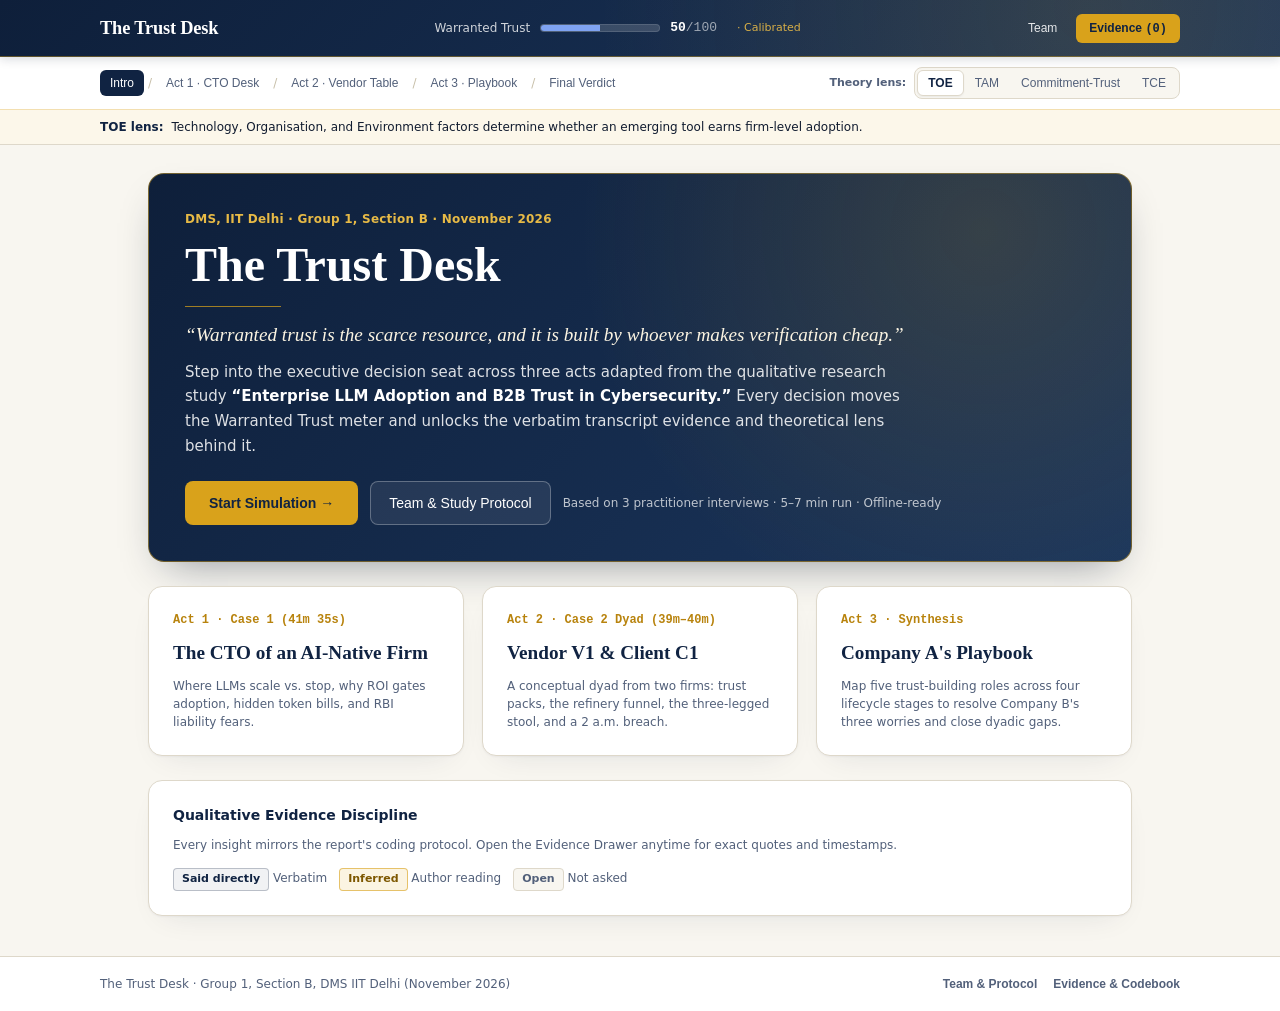
==== public/trust-desk.html @ 1e9c2538 "feat: add static HTML/CSS version Introduce a standalone, zero-dependency version of The Trust Desk " ====
<!doctype html>
<html lang="en">
<head>
  <meta charset="UTF-8" />
  <meta name="viewport" content="width=device-width, initial-scale=1.0" />
  <title>The Trust Desk — Enterprise LLM Adoption &amp; B2B Trust Simulation</title>
  <meta name="description" content="Interactive MBA research simulation on Enterprise LLM Adoption and B2B Trust in Cybersecurity, DMS IIT Delhi (November 2026)." />
  <link rel="stylesheet" href="trust-desk.css" />
</head>
<body>
  <!-- Sticky Top Bar -->
  <header class="topbar">
    <div class="container topbar-inner">
      <button type="button" id="brandBtn" class="brand-btn">The Trust Desk</button>

      <div class="trust-meter-wrap" id="trustMeterWrap" aria-label="Warranted Trust score: 50 out of 100">
        <span class="trust-label-desktop">Warranted Trust</span>
        <div class="trust-track">
          <div id="trustFill" class="trust-fill" style="width: 50%"></div>
        </div>
        <span class="trust-score-text mono">
          <span id="trustScoreVal">50</span><span class="trust-score-max">/100</span>
        </span>
        <span id="trustDeltaVal" class="trust-delta mono"></span>
        <span id="trustStatusLabel" class="trust-status">· Calibrated</span>
      </div>

      <div class="topbar-actions">
        <button type="button" id="navTeamBtn" class="btn-top-ghost">Team</button>
        <button type="button" id="openDrawerBtn" class="btn-evidence">
          Evidence <span class="mono">(<span id="evidenceCount">0</span>)</span>
        </button>
      </div>
    </div>
  </header>

  <!-- Workspace Strip: Stage Stepper + Theory Lens -->
  <div class="workspace-strip">
    <div class="container">
      <div class="workspace-row">
        <nav class="stage-nav" aria-label="Simulation acts" id="stageNav"></nav>
        <div class="lens-wrap">
          <span class="lens-label">Theory lens:</span>
          <div class="segmented" role="group" aria-label="Theory lens selector" id="lensGroup"></div>
        </div>
      </div>
    </div>
    <div class="lens-banner">
      <div class="container lens-banner-inner">
        <span class="lens-banner-tag" id="lensBannerTag">TOE lens:</span>
        <p id="lensBannerText"></p>
      </div>
    </div>
  </div>

  <!-- Main Viewport -->
  <main id="appMain" style="flex: 1;"></main>

  <!-- Footer -->
  <footer class="site-footer">
    <div class="container footer-inner">
      <span>The Trust Desk · Group 1, Section B, DMS IIT Delhi (November 2026)</span>
      <div style="display: flex; gap: 16px;">
        <button type="button" class="btn-link" id="footerTeamBtn">Team &amp; Protocol</button>
        <button type="button" class="btn-link" id="footerEvidenceBtn">Evidence &amp; Codebook</button>
      </div>
    </div>
  </footer>

  <!-- Slide-In Evidence Drawer -->
  <div id="drawerOverlay" class="drawer-overlay hidden" role="dialog" aria-modal="true" aria-label="Evidence Drawer">
    <div id="drawerBackdrop" class="drawer-backdrop"></div>
    <aside class="drawer-panel">
      <div class="drawer-head">
        <div>
          <h2 style="font-size: 1.05rem; color: #ffffff;">Evidence Drawer</h2>
          <p style="font-size: 12px; color: rgba(255,255,255,0.75); margin-top: 2px;">
            Verbatim interview transcripts &amp; Appendix C codebook
          </p>
        </div>
        <button type="button" id="closeDrawerBtn" class="btn-top-ghost" aria-label="Close Evidence Drawer" style="font-size: 18px;">✕</button>
      </div>
      <div class="drawer-tabs">
        <button type="button" id="drawerTabMoment" class="stage-btn active">Active &amp; Unlocked</button>
        <button type="button" id="drawerTabCodebook" class="stage-btn">Full Codebook (14)</button>
      </div>
      <div id="drawerBody" class="drawer-body stack-md"></div>
    </aside>
  </div>

  <script>
    (function () {
      'use strict';

      /* ======================== VERIFIED REPORT DATA ======================== */
      var THEORY_LENSES = ['TOE', 'TAM', 'Commitment-Trust', 'TCE'];

      var INITIAL_LENS_NOTES = {
        TOE: 'Technology, Organisation, and Environment factors determine whether an emerging tool earns firm-level adoption.',
        TAM: 'Perceived usefulness vs. ease of use shapes whether staff actually adopt—or silently bypass—new tools.',
        'Commitment-Trust': 'Open communication, shared values, and absence of opportunism build durable B2B relationships.',
        TCE: 'Transaction Cost Economics explains how uncertainty drives contractual safeguards, monitoring costs, and lock-in fears.'
      };

      var ACT1_DEFAULT_LENS = {
        TOE: 'Technology (hallucination/reliability), Organisation (token & rebuild cost), and Environment (RBI liability & hype) govern firm-level adoption.',
        TAM: 'Perceived usefulness drove every adoption choice for the CTO; perceived ease of use never surfaced for skilled engineers.',
        'Commitment-Trust': 'Vendor hype ("Instagram type adoption") erodes buyer trust when ROI-linked commitments fail to materialize.',
        TCE: 'Writing off $6–10M fine-tuning or rewriting core systems creates high asset specificity and exit friction.'
      };

      var ACT2_DEFAULT_LENS = {
        TOE: 'Organisational readiness inside Company B (label-downgrading inertia) determines whether vendor technology actually works.',
        TAM: 'Security tools that block workflows fail usability in practice even when perceived usefulness to the CISO is high.',
        'Commitment-Trust': 'Open incident communication, client education, and shared risk transparency prevent opportunistic breakdown.',
        TCE: 'Data-sharing uncertainty demands contractual safeguards (SLAs, residency), costly client monitoring, and attention to lock-in.'
      };

      var ACT3_DEFAULT_LENS = {
        TOE: 'Sector environments (RBI for banks, IP for manufacturing, compliance for government) dictate how Company A frames value.',
        TAM: 'Role-based onboarding ("enforce, enable, govern") preserves perceived usefulness without hurting day-to-day usability.',
        'Commitment-Trust': 'Educator, Transparent communicator, and Honest adviser build long-term relational commitment before and after signing.',
        TCE: 'Evidence provider and Co-governor lower pre-sale uncertainty, codify safeguards, and reduce lock-in fear with exit clauses.'
      };

      var CODEBOOK = [
        { code: 'ROI-GATE', definition: 'Adoption depends on proven return', caseNum: 1, framework: 'TOE (organisation)' },
        { code: 'RELIABILITY', definition: 'Concern about wrong or made-up AI output', caseNum: 1, framework: 'TOE (technology)' },
        { code: 'REG-LIABILITY', definition: 'Fear of legal or regulatory blame', caseNum: 1, framework: 'TOE (environment)' },
        { code: 'PRODUCTIVITY', definition: 'Speed or output gains from AI', caseNum: 1, framework: 'TAM (perceived usefulness)' },
        { code: 'OFFLOADING', definition: 'Staff letting AI do their thinking', caseNum: 1, framework: 'TAM / organisation' },
        { code: 'HYPE', definition: 'Adoption driven by trend, not need', caseNum: 1, framework: 'TOE (environment)' },
        { code: 'CONTROL-LOSS', definition: 'Fear of losing control of shared data', caseNum: 2, framework: 'TCE (uncertainty)' },
        { code: 'CONTRACT', definition: 'SLAs, audits, residency, liability', caseNum: 2, framework: 'TCE (safeguards)' },
        { code: 'VERIFY', definition: "Client's own monitoring of the vendor", caseNum: 2, framework: 'TCE (monitoring cost)' },
        { code: 'SIGNAL', definition: 'Certifications, references, POCs, brand', caseNum: 2, framework: 'Commitment-Trust / TCE' },
        { code: 'EDUCATE', definition: 'Teaching the client about real risk', caseNum: 2, framework: 'Commitment-Trust (communication)' },
        { code: 'CANDOUR', definition: 'Open handling of breaches', caseNum: 2, framework: 'Commitment-Trust (no opportunism)' },
        { code: 'LOCK-IN', definition: 'Cost and effort to switch vendors', caseNum: 2, framework: 'TCE (asset specificity)' },
        { code: 'USABILITY', definition: 'Security rules that block work', caseNum: 2, framework: 'Internal resistance' }
      ];

      var EVIDENCE = {
        hallucination: { id: 'hallucination', quote: '"We can\'t bank on the hallucination of LLMs."', speaker: 'CTO of an AI-native firm', timestamp: '6:33', code: 'RELIABILITY', badge: 'Said directly', context: 'Explains why LLMs are used for analysis rather than core reasoning.', momentTag: 'Act 1A · Scale-or-Stop Board' },
        offloading: { id: 'offloading', quote: '"You can\'t offload the thinking."', speaker: 'CTO of an AI-native firm', timestamp: '28:54', code: 'OFFLOADING', badge: 'Said directly', context: 'Warns about the trade-off between speed now and weaker human thinking later.', momentTag: 'Act 1A & 1B · Thinking & Productivity' },
        'productivity-31-32': { id: 'productivity-31-32', quote: '"Thirty-one, thirty-two percent improvement in the productivity."', speaker: 'CTO of an AI-native firm', timestamp: '28:54', code: 'PRODUCTIVITY', badge: 'Said directly', context: 'Self-reported gain in software development (measurement method not verified).', momentTag: 'Act 1A & 1B · Coding Gains' },
        'cost-based': { id: 'cost-based', quote: '"Adopting LLM is more of a cost-based decision."', speaker: 'CTO of an AI-native firm', timestamp: '19:12', code: 'ROI-GATE', badge: 'Said directly', context: 'Two US ROI-linked contracts lost money; fine-tuning costs $6–10 million (self-reported).', momentTag: 'Act 1B · ROI Reality Check' },
        'bank-liable': { id: 'bank-liable', quote: '"The bank is liable."', speaker: 'CTO of an AI-native firm', timestamp: '19:12', code: 'REG-LIABILITY', badge: 'Said directly', context: 'Banks are "very scared" because liability sits with the bank, not the model vendor (stronger than RBI FREE-AI framing).', momentTag: 'Act 1C · Regulation' },
        'hype-instagram': { id: 'hype-instagram', quote: '"A typical Instagram type adoption."', speaker: 'CTO of an AI-native firm', timestamp: '32:05', code: 'HYPE', badge: 'Said directly', context: 'Describes trend-driven Indian LLM curiosity disconnected from verified ROI.', momentTag: 'Act 1 · Triggers' },
        'c1-evidence': { id: 'c1-evidence', quote: '"Ultimately, credibility comes from evidence."', speaker: 'C1', timestamp: '21:26', code: 'SIGNAL', badge: 'Said directly', context: 'C1 relies on ISO 27001, SOC 2 Type II, audit reports, a 5–6 year track record, and POCs to justify choices to auditors.', momentTag: 'Act 2A · Trust Pack' },
        'v1-references': { id: 'v1-references', quote: '"References... that creates a lot of credibility."', speaker: 'V1', timestamp: '13:54', code: 'SIGNAL', badge: 'Said directly', context: 'V1 leans on client references, logos, and firm size/brand, especially in the Middle East.', momentTag: 'Act 2A · Trust Pack' },
        'v1-checkmark': { id: 'v1-checkmark', quote: '"Checking mark and actual working... are two different things."', speaker: 'V1', timestamp: '16:41', code: 'SIGNAL', badge: 'Said directly', context: 'Warns that compliance tick-boxes alone do not prove operational protection.', momentTag: 'Act 2A · Trust Signals Gap' },
        'c1-education': { id: 'c1-education', quote: '"I would consider education more valuable than reassurance."', speaker: 'C1', timestamp: '24:24', code: 'EDUCATE', badge: 'Said directly', context: 'C1 separates real threat intelligence from promotional reassurance.', momentTag: 'Act 2B · The Refinery Reveal' },
        'c1-contracts': { id: 'c1-contracts', quote: '"I actually don\'t believe in contractual agreements alone."', speaker: 'C1', timestamp: '8:00', code: 'CONTRACT', badge: 'Said directly', context: 'Contracts must be backed by technical controls and the client\'s own ongoing checks.', momentTag: 'Act 2C · Three-Legged Stool' },
        'v1-neither': { id: 'v1-neither', quote: '"Neither is sufficient... we\'ll have to do both."', speaker: 'V1', timestamp: '4:57', code: 'CONTRACT', badge: 'Said directly', context: 'Both contractual safeguards and relational value are required together.', momentTag: 'Act 2C · Three-Legged Stool' },
        'c1-verify': { id: 'c1-verify', quote: '"The risks also keep increasing. So is our task."', speaker: 'C1', timestamp: '14:05', code: 'VERIFY', badge: 'Said directly', context: 'C1 runs dashboards, DLP, DRM, and dark-web monitoring; visibility creates ongoing work.', momentTag: 'Act 2C · Verification & Paradox' },
        'c1-response': { id: 'c1-response', quote: '"The vendor\'s response is more important than the incident itself."', speaker: 'C1', timestamp: '16:57', code: 'CANDOUR', badge: 'Said directly', context: 'Root-cause analysis and first-hand disclosure determine whether C1 stays or blacklists.', momentTag: 'Act 2D · Breach Simulator' },
        'v1-conservative': { id: 'v1-conservative', quote: '"It is really, really important to be conservative with the clients."', speaker: 'V1', timestamp: '27:50', code: 'CANDOUR', badge: 'Said directly', context: 'Show clients both the risk removed and the risk that remains.', momentTag: 'Act 2D & 3 · Conservative Candour' },
        'c1-switching': { id: 'c1-switching', quote: '"Switching comes at a cost. It\'s never free."', speaker: 'C1', timestamp: '32:59', code: 'LOCK-IN', badge: 'Said directly', context: 'Switching entails data migration, integration, retraining, and rebuilding SIEM/SOC rules and dashboards.', momentTag: 'Act 2E · Lock-In' },
        'v1-usability': { id: 'v1-usability', quote: '"Users will start downgrading the sensitivity labels."', speaker: 'V1', timestamp: '31:32', code: 'USABILITY', badge: 'Said directly', context: 'Overly rigid blocking rules push employees to bypass controls so work does not stop.', momentTag: 'Act 3 · Enabler Role' }
      };

      var QUADRANTS = [
        { id: 'keep-humans', title: 'KEEP HUMANS IN CHARGE', subtitle: 'Hard to verify · High cost if wrong', xLabel: 'Hard to verify' },
        { id: 'scale-gates', title: 'SCALE BEHIND REVIEW GATES', subtitle: 'Easy to verify · High cost if wrong', xLabel: 'Easy to verify' },
        { id: 'pilot-care', title: 'PILOT WITH CARE', subtitle: 'Hard to verify · Low cost if wrong', xLabel: 'Hard to verify' },
        { id: 'scale-now', title: 'SCALE NOW', subtitle: 'Easy to verify · Low cost if wrong', xLabel: 'Easy to verify' }
      ];

      var USE_CASES = [
        { id: 'software-dev', label: 'Software development', isBonus: false, recommended: ['scale-now'], best: 'scale-now', badge: 'Said directly', stance: 'Scale now', detail: '31–32% self-reported productivity gain; output is testable via builds and code reviews.' },
        { id: 'marketing', label: 'Marketing outreach', isBonus: false, recommended: ['scale-now'], best: 'scale-now', badge: 'Said directly', stance: 'Scale now', detail: '"Doing exceptionally well" — little downside when a single post misses the mark.' },
        { id: 'sales', label: 'Sales', isBonus: false, recommended: ['scale-gates', 'pilot-care'], best: 'scale-gates', badge: 'Said directly', stance: '"I will have to think twice"', detail: 'Errors reach customers directly, requiring review gates or cautious piloting.' },
        { id: 'core-decisions', label: 'Core business decisions', isBonus: false, recommended: ['keep-humans'], best: 'keep-humans', badge: 'Said directly', stance: 'Keep humans in charge', detail: 'Hallucinations "could kill my revenue"; LLMs support ~10% analysis, not core reasoning.' },
        { id: 'chatbot', label: 'Customer-facing chatbot', isBonus: true, recommended: ['pilot-care', 'keep-humans', 'scale-gates'], best: 'pilot-care', badge: 'Inferred', stance: 'Bonus item (not discussed by CTO)', detail: 'Inferred: Unchecked external replies risk brand and regulatory liability; do not jump straight to scale.' }
      ];

      var TRUST_PACK = [
        { id: 'iso27001', label: 'ISO/IEC 27001', cat: 'evidence', c1: 'Essential baseline; helps C1 justify the vendor to internal auditors.', c1W: 'High', v1: 'Shared with CISOs during security review.', v1W: 'Medium' },
        { id: 'soc2', label: 'SOC 2 Type II', cat: 'evidence', c1: 'High weight — demonstrates operating controls over time, not just policy.', c1W: 'High', v1: 'Mentioned in CISO compliance packs.', v1W: 'Medium' },
        { id: 'audit-pentest', label: 'Audit & pen-test summaries', cat: 'evidence', c1: 'High weight — C1 verifies actual vulnerabilities and remediation posture.', c1W: 'High', v1: 'Shared selectively alongside open defect briefings.', v1W: 'Medium' },
        { id: 'poc', label: 'Proof of Concept (POC)', cat: 'evidence', c1: 'High weight — proves the tool works in C1\'s real environment ("credibility comes from evidence").', c1W: 'High', v1: 'High value — demos and POCs drive pre-signing confidence.', v1W: 'High' },
        { id: 'references', label: 'References & client logos', cat: 'social', c1: 'Secondary ("Some") — helpful context, but cannot replace audit proof.', c1W: 'Some', v1: 'V1 leans heavily here: "references... that creates a lot of credibility."', v1W: 'High' },
        { id: 'firm-size', label: 'Firm size & brand', cat: 'social', c1: 'Not stressed — big brands still suffer breaches; size is not verification.', c1W: 'Low', v1: 'Stressed strongly by V1, especially in Middle East enterprise deals.', v1W: 'High' },
        { id: 'roadmap-candour', label: 'Roadmap candour note ("what we will and will not build, with reasons")', cat: 'evidence', c1: 'Builds genuine confidence and guards against overpromising.', c1W: 'High', v1: 'Conservative honesty prevents post-sale disappointment.', v1W: 'Medium' }
      ];

      var BREACH_ROWS = [
        { cause: 'Vendor hid or delayed the news', reaction: 'Blacklist the vendor', tone: 'rose' },
        { cause: 'Vendor came forward but was careless', reaction: 'End contract, no blacklist', tone: 'amber' },
        { cause: 'New, hard-to-stop attack (e.g., WannaCry)', reaction: 'Stay; "we definitely give them a cover"', tone: 'emerald' },
        { cause: 'First breach, handled well', reaction: '"a second chance"', tone: 'emerald' }
      ];

      var PLAYBOOK_STAGES = [
        { id: 'pre-sale', label: 'Pre-sale', sub: 'Before signing' },
        { id: 'contracting', label: 'Contracting', sub: 'Safeguards & exit' },
        { id: 'onboarding', label: 'Onboarding', sub: 'Adoption & workflow' },
        { id: 'retention', label: 'Retention', sub: 'Drills & resilience' }
      ];

      var PLAYBOOK_ROLES = [
        { id: 'educator', label: 'Educator', ideal: ['pre-sale'], primary: 'pre-sale', covers: ['b', 'c'], move: 'Run a risk check on the client\'s own data (show sensitive data at risk + fixes).' },
        { id: 'evidence-provider', label: 'Evidence provider', ideal: ['pre-sale'], primary: 'pre-sale', covers: ['a', 'c'], move: 'Deliver the ready trust pack (ISO 27001 / SOC 2 Type II, audit & pen-test summaries) and POC as standard.' },
        { id: 'transparent-communicator', label: 'Transparent communicator', ideal: ['retention', 'pre-sale'], primary: 'retention', covers: ['c'], move: 'Pre-sale roadmap candour plus an agreed breach playbook with a joint incident drill.' },
        { id: 'co-governor', label: 'Co-governor', ideal: ['contracting'], primary: 'contracting', covers: ['a', 'b'], move: 'Codify SLAs, breach-notice timelines, audit rights, data-residency terms, and exit-assistance clauses.' },
        { id: 'enabler', label: 'Enabler', ideal: ['onboarding'], primary: 'onboarding', covers: ['b'], move: 'Deliver role-based training and "enforce, enable, govern" so users do not downgrade labels.' }
      ];

      var WORRIES = [
        { id: 'a', title: '(a) Safety vs. data managed by a third party', code: 'CONTROL-LOSS' },
        { id: 'b', title: '(b) Security adoption inertia', code: 'USABILITY / LOCK-IN' },
        { id: 'c', title: '(c) Privacy and trust', code: 'SIGNAL / CANDOUR' }
      ];

      var DYADIC_MATRIX = [
        { row: 'Biggest risk', status: 'Aligned', c1: 'Loss of direct control once data is shared outside.', v1: 'Most breaches happen at partner premises after data leaves the walls.', takeaway: 'Both sides prioritize controls that travel with the data.' },
        { row: 'Contracts vs trust', status: 'Aligned', c1: 'Contracts + technical controls + own checks.', v1: 'Contracts + relationship + delivering value.', takeaway: 'Contracts are the floor, never the ceiling.' },
        { row: 'Compliance in contract', status: 'Possible gap', c1: 'Explicitly insists on SLAs, breach notice, audit rights, liability, and data residency.', v1: 'Relies on standard SLAs, licence terms, and data-ownership clauses.', takeaway: 'Company A should proactively offer residency and audit rights rather than waiting for procurement pushback.' },
        { row: 'Visibility', status: 'Partly aligned', c1: 'Wants full insight; runs own dashboards, DLP, DRM, and dark-web monitoring.', v1: 'Shares certs, audits, and open defects, but keeps deep architecture verbal to limit attacker risk.', takeaway: 'Provide client-facing compliance telemetry while keeping sensitive blueprints in live briefings.' },
        { row: "Prospects' main fear", status: 'Gap', c1: 'Loss of control and unauthorised access/leaks by vendor staff.', v1: 'Assumes prospects mainly fear overpromising ("check mark" vs. actual working).', takeaway: 'Address staff-access safeguards and third-party data control directly in pre-sale.' },
        { row: 'Trust signals', status: 'Gap', c1: 'Buys on certifications (ISO 27001, SOC 2 Type II), audit reports, and 5–6 year track record.', v1: 'Sells heavily with client references, logos, and firm size/brand.', takeaway: 'Lead with a verifiable Trust Pack; treat logos as supporting context.' },
        { row: 'Education', status: 'Aligned', c1: 'Prefers threat-landscape education over promotional reassurance.', v1: 'Shows clients what is "still at risk" using their own data.', takeaway: 'Free pre-sale risk check on client data is the highest-leverage GTM wedge.' },
        { row: 'Incidents', status: 'Aligned', c1: 'Candour decides the outcome; hiding leads to blacklisting.', v1: 'Important to be conservative and transparent about remaining risk.', takeaway: 'Agree a formal breach playbook and run a joint drill up front.' },
        { row: 'Pre-sale training', status: 'Open', c1: 'Not discussed directly.', v1: 'None offered; training starts only after signing.', takeaway: 'Preview role-based enablement during POC to reduce inertia fears early.' }
      ];

      var TEAM = [
        { name: 'Prachi Ahuja', roll: '2026SMF6610', initials: 'PA', photo: 'assets/team/prachi.jpg', role: 'Case 1 & Case 2 Research Synthesis' },
        { name: 'Shubhada Sanjay Borade', roll: '2026SMF6620', initials: 'SB', photo: 'assets/team/shubhada.jpg', role: 'Thematic Coding & Theoretical Mapping' },
        { name: 'Shiva Srinivasa Rahul Bharadwaj Turlapati', roll: '2026SMF6719', initials: 'RT', photo: 'assets/team/rahul.jpg', role: 'Qualitative Analysis & Playbook Design' },
        { name: 'Ayush Aggarwal', roll: '2026SMF6700', initials: 'AA', photo: 'assets/team/ayush.jpg', role: 'Case Fieldwork & Dyadic Comparison' },
        { name: 'Deepanshu Rawal', roll: '2026SMT6669', initials: 'DR', photo: 'assets/team/deepanshu.jpg', role: 'Empirical Literature & Risk Review' },
        { name: 'Kriti Aggarwal', roll: '2026SMT6739', initials: 'KA', photo: 'assets/team/kriti.jpg', role: 'Interview Protocol & Transcript Coding' },
        { name: 'Mayank Manoj Bhoyar', roll: '2026SMT6662', initials: 'MB', photo: 'assets/team/mayank.jpg', role: 'Case Analysis & Recommendations' }
      ];

      /* ======================== IN-MEMORY STATE (NO STORAGE) ======================== */
      var state = {
        screen: 'intro',
        prevScreen: 'intro',
        lens: 'TOE',
        lensNotes: Object.assign({}, INITIAL_LENS_NOTES),
        decisionDeltas: {},
        lastDelta: null,
        activeEvidenceIds: ['hallucination', 'c1-evidence'],
        unlockedEvidenceIds: [],
        drawerOpen: false,
        drawerTab: 'moment',
        // Act 1
        act1Tab: '1a',
        placements1A: {},
        selectedChip1A: null,
        dragChip1A: null,
        submitted1A: false,
        devs: 25,
        tokenCost: 80,
        assumedGain: 32,
        offloadThinking: false,
        pilotRun: false,
        regChoice: null,
        // Act 2
        act2Tab: '2a',
        selectedPack: ['references', 'firm-size'],
        submitted2A: false,
        pitchChoice: null,
        stoolLegs: { contracts: false, relationship: false, verification: false },
        visibilityLevel: 55,
        breachChoice: null,
        acknowledgedLockIn: false,
        // Act 3
        rolePlacements: {},
        selectedRole: null,
        dragRole: null,
        submittedPlaybook: false,
        sector: 'banks',
        revealedMatrixRows: ['Trust signals', "Prospects' main fear"]
      };

      /* ======================== HELPERS ======================== */
      function getTrustScore() {
        var sum = 0;
        for (var k in state.decisionDeltas) {
          if (Object.prototype.hasOwnProperty.call(state.decisionDeltas, k)) {
            sum += state.decisionDeltas[k];
          }
        }
        return Math.max(0, Math.min(100, 50 + sum));
      }

      function recordDecision(id, delta, evIds, notes) {
        state.decisionDeltas[id] = delta;
        state.lastDelta = delta;
        state.activeEvidenceIds = evIds.slice();
        evIds.forEach(function (eid) {
          if (state.unlockedEvidenceIds.indexOf(eid) === -1) {
            state.unlockedEvidenceIds.push(eid);
          }
        });
        if (notes) state.lensNotes = notes;
        updateTopBar();
      }

      function badgeHtml(badge) {
        var cls = badge === 'Said directly' ? 'badge-direct' : badge === 'Inferred' ? 'badge-inferred' : 'badge-open';
        return '<span class="badge ' + cls + '">' + badge + '</span>';
      }

      function navigate(target) {
        if (target === 'team' && state.screen !== 'team') {
          state.prevScreen = state.screen;
        }
        state.screen = target;
        if (target === 'act1') state.lensNotes = ACT1_DEFAULT_LENS;
        else if (target === 'act2') state.lensNotes = ACT2_DEFAULT_LENS;
        else if (target === 'act3') state.lensNotes = ACT3_DEFAULT_LENS;
        render();
        window.scrollTo({ top: 0, behavior: 'smooth' });
      }

      function resetAll() {
        state.decisionDeltas = {};
        state.lastDelta = null;
        state.activeEvidenceIds = ['hallucination', 'c1-evidence'];
        state.unlockedEvidenceIds = [];
        state.lensNotes = Object.assign({}, INITIAL_LENS_NOTES);
        state.act1Tab = '1a';
        state.placements1A = {};
        state.selectedChip1A = null;
        state.submitted1A = false;
        state.devs = 25;
        state.tokenCost = 80;
        state.assumedGain = 32;
        state.offloadThinking = false;
        state.pilotRun = false;
        state.regChoice = null;
        state.act2Tab = '2a';
        state.selectedPack = ['references', 'firm-size'];
        state.submitted2A = false;
        state.pitchChoice = null;
        state.stoolLegs = { contracts: false, relationship: false, verification: false };
        state.visibilityLevel = 55;
        state.breachChoice = null;
        state.acknowledgedLockIn = false;
        state.rolePlacements = {};
        state.selectedRole = null;
        state.submittedPlaybook = false;
        state.sector = 'banks';
        state.revealedMatrixRows = ['Trust signals', "Prospects' main fear"];
        navigate('intro');
      }

      /* ======================== CHROME UPDATES ======================== */
      function updateTopBar() {
        var score = getTrustScore();
        var label = score >= 75 ? 'Warranted' : score >= 50 ? 'Calibrated' : 'Guarded';
        var color = score >= 75 ? '#d9a21b' : score >= 50 ? '#7fa3f2' : '#e05d5d';

        document.getElementById('trustScoreVal').textContent = score;
        document.getElementById('trustFill').style.width = score + '%';
        document.getElementById('trustFill').style.backgroundColor = color;
        document.getElementById('trustStatusLabel').textContent = '· ' + label;
        document.getElementById('trustMeterWrap').setAttribute('aria-label', 'Warranted Trust score: ' + score + ' out of 100 (' + label + ')');

        var deltaEl = document.getElementById('trustDeltaVal');
        if (state.lastDelta !== null && state.lastDelta !== 0) {
          deltaEl.textContent = state.lastDelta > 0 ? '+' + state.lastDelta : String(state.lastDelta);
          deltaEl.className = 'trust-delta mono ' + (state.lastDelta > 0 ? 'pos' : 'neg');
        } else {
          deltaEl.textContent = '';
        }

        document.getElementById('evidenceCount').textContent = state.unlockedEvidenceIds.length;
        document.getElementById('navTeamBtn').classList.toggle('active', state.screen === 'team');

        // Stage nav
        var stages = [
          { id: 'intro', label: 'Intro' },
          { id: 'act1', label: 'Act 1 · CTO Desk' },
          { id: 'act2', label: 'Act 2 · Vendor Table' },
          { id: 'act3', label: 'Act 3 · Playbook' },
          { id: 'verdict', label: 'Final Verdict' }
        ];
        var navHtml = '';
        stages.forEach(function (st, idx) {
          navHtml += '<button type="button" class="stage-btn' + (state.screen === st.id ? ' active' : '') + '" data-nav="' + st.id + '">' + st.label + '</button>';
          if (idx < stages.length - 1) navHtml += '<span class="stage-sep" aria-hidden="true">/</span>';
        });
        var stageNav = document.getElementById('stageNav');
        stageNav.innerHTML = navHtml;
        stageNav.querySelectorAll('[data-nav]').forEach(function (btn) {
          btn.addEventListener('click', function () {
            navigate(btn.getAttribute('data-nav'));
          });
        });

        // Lens toggle
        var lensHtml = '';
        THEORY_LENSES.forEach(function (l) {
          var active = state.lens === l;
          lensHtml += '<button type="button" class="seg-btn' + (active ? ' active' : '') + '" aria-pressed="' + active + '" data-lens="' + l + '">' + l + '</button>';
        });
        var lensGroup = document.getElementById('lensGroup');
        lensGroup.innerHTML = lensHtml;
        lensGroup.querySelectorAll('[data-lens]').forEach(function (btn) {
          btn.addEventListener('click', function () {
            state.lens = btn.getAttribute('data-lens');
            updateTopBar();
          });
        });

        document.getElementById('lensBannerTag').textContent = state.lens + ' lens:';
        document.getElementById('lensBannerText').textContent = state.lensNotes[state.lens];
      }

      /* ======================== DRAWER ======================== */
      function renderDrawer() {
        var overlay = document.getElementById('drawerOverlay');
        overlay.classList.toggle('hidden', !state.drawerOpen);
        if (!state.drawerOpen) return;

        document.getElementById('drawerTabMoment').classList.toggle('active', state.drawerTab === 'moment');
        document.getElementById('drawerTabCodebook').classList.toggle('active', state.drawerTab === 'codebook');
        document.getElementById('drawerTabMoment').textContent = 'Active & Unlocked (' + state.unlockedEvidenceIds.length + ')';

        var body = document.getElementById('drawerBody');
        if (state.drawerTab === 'codebook') {
          var cbHtml = '<p style="font-size:12px;color:var(--ink-muted);margin-bottom:10px;">Table C.1: Braun &amp; Clarke thematic codebook mapped to Case 1 (TOE / TAM) and Case 2 (Commitment-Trust / TCE).</p>';
          CODEBOOK.forEach(function (r) {
            cbHtml += '<div class="grand-card" style="padding:12px 14px;border-radius:10px;">' +
              '<div style="display:flex;justify-content:space-between;gap:8px;margin-bottom:4px;">' +
              '<span class="mono" style="font-size:12px;font-weight:700;color:var(--navy-imperial);">' + r.code + '</span>' +
              '<span style="font-size:11px;color:var(--ink-muted);">Case ' + r.caseNum + ' · ' + r.framework + '</span></div>' +
              '<p style="font-size:12px;color:#334155;">' + r.definition + '</p></div>';
          });
          body.innerHTML = cbHtml;
          return;
        }

        var html = '<div><h3 style="font-size:12px;color:var(--ink-muted);margin-bottom:8px;">Current Decision Evidence</h3><div class="stack-sm">';
        state.activeEvidenceIds.forEach(function (id) {
          var item = EVIDENCE[id];
          if (!item) return;
          html += '<div class="grand-card" style="padding:14px;border-color:rgba(217,162,27,0.6);">' +
            '<div style="display:flex;justify-content:space-between;gap:8px;margin-bottom:6px;">' +
            '<span class="mono" style="font-size:12px;font-weight:700;color:var(--navy-imperial);">' + item.code + '</span>' +
            badgeHtml(item.badge) + '</div>' +
            '<p style="font-size:13px;font-weight:600;color:var(--ink);margin-bottom:6px;">' + item.quote + '</p>' +
            '<div style="font-size:11px;color:var(--ink-muted);padding-top:6px;border-top:1px solid var(--border);margin-bottom:4px;">' +
            '<strong style="color:var(--navy-imperial);">' + item.speaker + '</strong> · <span class="mono">' + item.timestamp + '</span> · ' + item.momentTag + '</div>' +
            '<p style="font-size:12px;color:#334155;">' + item.context + '</p></div>';
        });
        html += '</div></div>';

        var earlier = state.unlockedEvidenceIds.filter(function (id) { return state.activeEvidenceIds.indexOf(id) === -1; });
        if (earlier.length > 0) {
          html += '<div><h3 style="font-size:12px;color:var(--ink-muted);margin-bottom:8px;">Earlier Unlocked Evidence (' + earlier.length + ')</h3><div class="stack-sm">';
          earlier.forEach(function (id) {
            var item = EVIDENCE[id];
            if (!item) return;
            html += '<div class="grand-card" style="padding:12px;">' +
              '<div style="display:flex;justify-content:space-between;margin-bottom:4px;">' +
              '<span class="mono" style="font-size:11px;font-weight:700;color:var(--navy-imperial);">' + item.code + '</span>' + badgeHtml(item.badge) + '</div>' +
              '<p style="font-size:13px;">' + item.quote + '</p>' +
              '<p style="font-size:11px;color:var(--ink-muted);margin-top:4px;">' + item.speaker + ' · <span class="mono">' + item.timestamp + '</span></p></div>';
          });
          html += '</div></div>';
        }

        html += '<div style="padding-top:12px;border-top:1px solid var(--border);"><h3 style="font-size:12px;color:var(--ink-muted);margin-bottom:8px;">All Report Excerpts (' + Object.keys(EVIDENCE).length + ')</h3><div class="stack-sm">';
        Object.keys(EVIDENCE).forEach(function (k) {
          var item = EVIDENCE[k];
          html += '<div style="background:#fff;border:1px solid var(--border);border-radius:8px;padding:10px;font-size:12px;">' +
            '<div style="display:flex;justify-content:space-between;margin-bottom:4px;">' +
            '<span class="mono" style="font-weight:700;color:var(--navy-imperial);">' + item.code + '</span>' +
            '<span class="mono" style="color:var(--ink-muted);font-size:11px;">' + item.speaker + ' · ' + item.timestamp + '</span></div>' +
            '<p>' + item.quote + '</p></div>';
        });
        html += '</div></div>';

        body.innerHTML = html;
      }

      /* ======================== SCREEN RENDERERS ======================== */
      function renderIntro(main) {
        main.innerHTML =
          '<section class="container-narrow stack-lg">' +
            '<div class="grand-navy hero-box stack-md">' +
              '<div class="stack-sm" style="max-width:740px;">' +
                '<p class="kicker">DMS, IIT Delhi · Group 1, Section B · November 2026</p>' +
                '<h1 class="hero-title">The Trust Desk</h1>' +
                '<div class="gold-rule"></div>' +
                '<p class="hero-quote">&ldquo;Warranted trust is the scarce resource, and it is built by whoever makes verification cheap.&rdquo;</p>' +
                '<p style="font-size:15px;color:rgba(255,255,255,0.86);line-height:1.65;">' +
                  'Step into the executive decision seat across three acts adapted from the qualitative research study ' +
                  '<strong style="color:#fff;">&ldquo;Enterprise LLM Adoption and B2B Trust in Cybersecurity.&rdquo;</strong> ' +
                  'Every decision moves the Warranted Trust meter and unlocks the verbatim transcript evidence and theoretical lens behind it.' +
                '</p>' +
              '</div>' +
              '<div style="display:flex;flex-wrap:wrap;align-items:center;gap:12px;padding-top:6px;">' +
                '<button type="button" id="introStartBtn" class="btn-gold">Start Simulation →</button>' +
                '<button type="button" id="introTeamBtn" class="btn-hero-ghost">Team &amp; Study Protocol</button>' +
                '<span style="font-size:12px;color:rgba(255,255,255,0.72);">Based on 3 practitioner interviews · 5–7 min run · Offline-ready</span>' +
              '</div>' +
            '</div>' +

            '<div class="grid-3">' +
              '<div class="grand-card stack-sm"><div class="mono" style="font-size:12px;font-weight:600;color:var(--gold-burnished);">Act 1 · Case 1 (41m 35s)</div>' +
                '<h2 class="section-title">The CTO of an AI-Native Firm</h2>' +
                '<p style="font-size:12px;color:var(--ink-muted);">Where LLMs scale vs. stop, why ROI gates adoption, hidden token bills, and RBI liability fears.</p></div>' +
              '<div class="grand-card stack-sm"><div class="mono" style="font-size:12px;font-weight:600;color:var(--gold-burnished);">Act 2 · Case 2 Dyad (39m–40m)</div>' +
                '<h2 class="section-title">Vendor V1 &amp; Client C1</h2>' +
                '<p style="font-size:12px;color:var(--ink-muted);">A conceptual dyad from two firms: trust packs, the refinery funnel, the three-legged stool, and a 2 a.m. breach.</p></div>' +
              '<div class="grand-card stack-sm"><div class="mono" style="font-size:12px;font-weight:600;color:var(--gold-burnished);">Act 3 · Synthesis</div>' +
                '<h2 class="section-title">Company A&apos;s Playbook</h2>' +
                '<p style="font-size:12px;color:var(--ink-muted);">Map five trust-building roles across four lifecycle stages to resolve Company B&apos;s three worries and close dyadic gaps.</p></div>' +
            '</div>' +

            '<div class="grand-card" style="display:flex;flex-wrap:wrap;align-items:center;justify-content:space-between;gap:14px;">' +
              '<div class="stack-sm"><h3 style="font-size:14px;font-weight:700;color:var(--navy-imperial);">Qualitative Evidence Discipline</h3>' +
                '<p style="font-size:12px;color:var(--ink-muted);">Every insight mirrors the report&apos;s coding protocol. Open the Evidence Drawer anytime for exact quotes and timestamps.</p></div>' +
              '<div style="display:flex;flex-wrap:wrap;gap:12px;font-size:12px;color:var(--ink-muted);">' +
                '<span>' + badgeHtml('Said directly') + ' Verbatim</span>' +
                '<span>' + badgeHtml('Inferred') + ' Author reading</span>' +
                '<span>' + badgeHtml('Open') + ' Not asked</span>' +
              '</div>' +
            '</div>' +
          '</section>';

        document.getElementById('introStartBtn').addEventListener('click', function () { navigate('act1'); });
        document.getElementById('introTeamBtn').addEventListener('click', function () { navigate('team'); });
      }

      /* ======================== ACT 1 ======================== */
      function renderAct1(main) {
        var html = '<section class="container-narrow stack-lg">' +
          '<div class="page-header">' +
            '<div><p class="kicker-dark">Act 1 · Case 1: The CTO of an AI-Native Firm</p><h1 class="page-title">The CTO&apos;s Desk</h1></div>' +
            '<div class="segmented" role="tablist" aria-label="Act 1 exercises">' +
              '<button type="button" class="seg-btn' + (state.act1Tab === '1a' ? ' active' : '') + '" data-a1tab="1a">1A · Scale-or-Stop</button>' +
              '<button type="button" class="seg-btn' + (state.act1Tab === '1b' ? ' active' : '') + '" data-a1tab="1b">1B · ROI Check</button>' +
              '<button type="button" class="seg-btn' + (state.act1Tab === '1c' ? ' active' : '') + '" data-a1tab="1c">1C · Regulation</button>' +
            '</div>' +
          '</div>';

        if (state.act1Tab === '1a') {
          var unplaced = USE_CASES.filter(function (c) { return !state.placements1A[c.id]; });
          var allPlaced = unplaced.length === 0;
          var coreMatches = USE_CASES.filter(function (c) {
            return !c.isBonus && state.placements1A[c.id] && c.recommended.indexOf(state.placements1A[c.id]) !== -1;
          }).length;

          html += '<div class="grand-card stack-md">' +
            '<div style="display:flex;flex-wrap:wrap;justify-content:space-between;gap:12px;">' +
              '<div class="stack-sm" style="max-width:660px;">' +
                '<div style="display:flex;align-items:center;gap:8px;flex-wrap:wrap;">' +
                  '<h2 class="section-title">1A. Scale-or-Stop Board (Figure 1.1)</h2>' + badgeHtml('Said directly') +
                '</div>' +
                '<p style="font-size:13px;color:var(--ink-muted);">Drag each use case onto the 2×2 grid—or tap a chip, then tap a quadrant—to decide where LLMs should scale vs. stop.</p>' +
              '</div>' +
              (state.submitted1A ? '<div style="text-align:right;"><span class="mono" style="font-weight:700;color:var(--navy-imperial);">' + coreMatches + '/4 core aligned</span><div style="font-size:11px;color:var(--ink-muted);">Matches CTO&apos;s stance</div></div>' : '') +
            '</div>';

          html += '<div class="sub-panel stack-sm">' +
            '<div style="display:flex;justify-content:space-between;align-items:center;font-size:12px;color:var(--ink-muted);">' +
              '<span>' + (unplaced.length > 0 ? (state.selectedChip1A ? 'Selected "' + USE_CASES.find(function (x) { return x.id === state.selectedChip1A; }).label + '" — tap a quadrant below to place.' : 'Use-case chips (drag or tap to place):') : 'All 5 use cases placed. Submit to compare against the CTO.') + '</span>' +
              (Object.keys(state.placements1A).length > 0 ? '<button type="button" id="reset1ABtn" class="btn-link">Reset</button>' : '') +
            '</div>' +
            '<div class="chip-tray">';

          unplaced.forEach(function (c) {
            var sel = state.selectedChip1A === c.id;
            html += '<button type="button" draggable="' + (!state.submitted1A) + '" class="chip' + (sel ? ' selected' : '') + '" data-chip1a="' + c.id + '">' +
              '<span>⠿ ' + c.label + '</span>' + (c.isBonus ? '<span class="chip-bonus">Bonus</span>' : '') + '</button>';
          });
          html += '</div></div>';

          html += '<div style="display:flex;justify-content:space-between;font-size:11px;color:var(--ink-muted);"><span>↑ High cost of wrong output</span><span>← Hard to verify · Easy to verify →</span></div>';
          html += '<div class="grid-2">';

          QUADRANTS.forEach(function (q) {
            var inQ = USE_CASES.filter(function (c) { return state.placements1A[c.id] === q.id; });
            var recQ = state.submitted1A ? USE_CASES.filter(function (c) { return c.best === q.id; }) : [];
            html += '<div class="quadrant' + (state.selectedChip1A && !state.submitted1A ? ' drop-ready' : '') + '" data-quad="' + q.id + '" tabindex="0">' +
              '<div><div style="display:flex;justify-content:space-between;gap:8px;"><h3 style="font-size:12px;font-weight:700;color:var(--navy-imperial);">' + q.title + '</h3><span style="font-size:11px;color:var(--ink-muted);">' + q.xLabel + '</span></div>' +
              '<p style="font-size:11px;color:var(--ink-muted);margin-top:2px;">' + q.subtitle + '</p></div>' +
              '<div style="display:flex;flex-wrap:wrap;gap:6px;margin:12px 0;">';

            inQ.forEach(function (chip) {
              var ok = state.submitted1A && chip.recommended.indexOf(q.id) !== -1;
              var cls = state.submitted1A ? (ok ? ' match' : ' miss') : '';
              html += '<button type="button" class="placed-chip' + cls + '" data-remove1a="' + chip.id + '"' + (state.submitted1A ? ' disabled' : '') + '>' +
                '<span>' + chip.label + '</span>' + (!state.submitted1A ? '<span>×</span>' : '') + '</button>';
            });

            html += '</div>';
            if (state.submitted1A && recQ.length > 0) {
              html += '<div style="border-top:1px solid var(--border);padding-top:8px;" class="stack-sm">' +
                '<span style="font-size:10px;font-weight:700;text-transform:uppercase;color:var(--ink-muted);">Report placement:</span>';
              recQ.forEach(function (r) {
                html += '<div style="font-size:12px;"><strong style="color:var(--navy-imperial);">' + r.label + '</strong> ' + badgeHtml(r.badge) +
                  '<div style="font-size:11px;color:var(--ink-muted);">' + r.stance + ' — ' + r.detail + '</div></div>';
              });
              html += '</div>';
            }
            html += '</div>';
          });
          html += '</div>';

          if (state.submitted1A) {
            html += '<div class="grid-2">' +
              '<div class="sub-panel"><div style="display:flex;justify-content:space-between;margin-bottom:4px;"><span class="mono" style="font-size:11px;font-weight:700;color:var(--navy-imperial);">RELIABILITY · 6:33</span>' + badgeHtml('Said directly') + '</div>' +
                '<p style="font-size:13px;font-weight:600;">&ldquo;We can\'t bank on the hallucination of LLMs.&rdquo;</p><p style="font-size:11px;color:var(--ink-muted);">CTO of an AI-native firm</p></div>' +
              '<div class="sub-panel"><div style="display:flex;justify-content:space-between;margin-bottom:4px;"><span class="mono" style="font-size:11px;font-weight:700;color:var(--navy-imperial);">OFFLOADING · 28:54</span>' + badgeHtml('Said directly') + '</div>' +
                '<p style="font-size:13px;font-weight:600;">&ldquo;You can\'t offload the thinking.&rdquo;</p><p style="font-size:11px;color:var(--ink-muted);">CTO of an AI-native firm</p></div>' +
            '</div>';
          }

          html += '<div class="action-row">' +
            (!state.submitted1A
              ? '<button type="button" id="submit1ABtn" class="btn-primary"' + (!allPlaced ? ' disabled' : '') + '>Reveal CTO&apos;s Placement</button>'
              : '<button type="button" id="next1BBtn" class="btn-primary">Next: 1B · ROI Reality Check →</button>') +
            '<span style="font-size:12px;color:var(--ink-muted);">' + (!allPlaced ? unplaced.length + ' chip(s) remaining' : state.submitted1A ? 'Evidence unlocked in drawer' : 'Ready to compare') + '</span>' +
          '</div></div>';
        }

        if (state.act1Tab === '1b') {
          var monthlyBill = Math.round(state.devs * state.tokenCost * (state.offloadThinking ? 1.85 : 1));
          var annualBill = monthlyBill * 12;
          var effGain = state.offloadThinking ? state.assumedGain - 24 : state.assumedGain;
          var grossVal = Math.round(state.devs * 4000 * (Math.max(0, effGain) / 100));
          var netImpact = grossVal - monthlyBill;

          html += '<div class="grand-card stack-md">' +
            '<div style="display:flex;align-items:center;gap:8px;flex-wrap:wrap;"><h2 class="section-title">1B. ROI Reality Check</h2>' + badgeHtml('Said directly') + '</div>' +
            '<p style="font-size:13px;color:var(--ink-muted);">Adjust team assumptions and compare felt productivity against empirical evidence before scaling.</p>' +
            '<div class="split-12">' +
              '<div class="col-6 sub-panel stack-md">' +
                '<div class="stack-sm"><div style="display:flex;justify-content:space-between;font-size:12px;font-weight:600;"><label for="slDevs">Number of developers</label><span class="mono" id="valDevs">' + state.devs + ' devs</span></div>' +
                  '<input id="slDevs" type="range" min="5" max="200" step="5" value="' + state.devs + '" class="trust-slider" /></div>' +
                '<div class="stack-sm"><div style="display:flex;justify-content:space-between;font-size:12px;font-weight:600;"><label for="slTok">Monthly token cost per developer</label><span class="mono" id="valTok">$' + state.tokenCost + '/mo</span></div>' +
                  '<input id="slTok" type="range" min="10" max="300" step="10" value="' + state.tokenCost + '" class="trust-slider" /></div>' +
                '<div class="stack-sm"><div style="display:flex;justify-content:space-between;font-size:12px;font-weight:600;"><label for="slGain">Assumed productivity gain</label><span class="mono" id="valGain">' + state.assumedGain + '%</span></div>' +
                  '<input id="slGain" type="range" min="0" max="50" step="1" value="' + state.assumedGain + '" class="trust-slider" /></div>' +
                '<button type="button" id="toggleOffloadBtn" class="option-card' + (state.offloadThinking ? ' active-bad' : '') + '">' +
                  '<div style="display:flex;justify-content:space-between;gap:10px;align-items:center;">' +
                    '<div><div style="font-size:12px;font-weight:700;">Token-bill trap: &ldquo;Developers offload the thinking&rdquo;</div>' +
                      '<div style="font-size:11px;color:var(--ink-muted);margin-top:2px;">' + (state.offloadThinking ? 'Active: +85% retry token spend + review rework shrinks net ROI' : 'Toggle on to simulate unverified copy-paste coding') + '</div></div>' +
                    '<span class="mono" style="font-size:11px;font-weight:700;padding:4px 8px;border-radius:4px;background:' + (state.offloadThinking ? '#9f1239;color:#fff' : '#f1f5f9;color:#475569') + ';">' + (state.offloadThinking ? 'ON' : 'OFF') + '</span>' +
                  '</div>' +
                '</button>' +
                '<div class="grid-2">' +
                  '<div class="grand-card" style="padding:12px;"><div style="font-size:11px;color:var(--ink-muted);">Annual token spend</div><div id="outAnnualBill" class="mono" style="font-size:16px;font-weight:700;color:var(--navy-imperial);">$' + annualBill.toLocaleString() + '</div></div>' +
                  '<div class="grand-card" style="padding:12px;"><div style="font-size:11px;color:var(--ink-muted);">Modeled net monthly impact</div><div id="outNetImpact" class="mono" style="font-size:16px;font-weight:700;color:' + (netImpact >= 0 ? 'var(--emerald)' : 'var(--rose)') + ';">' + (netImpact >= 0 ? '+' : '-') + '$' + Math.abs(netImpact).toLocaleString() + '</div></div>' +
                '</div>' +
              '</div>' +

              '<div class="col-6 stack-md">' +
                '<div class="grand-card stack-md" style="padding:18px;">' +
                  '<h3 style="font-size:14px;font-weight:700;color:var(--navy-imperial);">Self-Reported Gain vs. Controlled Trial</h3>' +
                  '<div class="grid-2">' +
                    '<div class="stack-sm"><div class="bar-well"><div class="bar-fill" style="height:64%;background:var(--navy-imperial);">+31–32%</div></div>' +
                      '<div style="font-size:12px;font-weight:700;">Respondent&apos;s self-reported gain: 31–32%</div>' +
                      '<p style="font-size:11px;color:var(--ink-muted);">Method unknown; unverified by controlled metrics.</p></div>' +
                    '<div class="stack-sm"><div class="bar-well"><div class="bar-fill" style="height:38%;background:#e11d48;">19% slower</div></div>' +
                      '<div style="font-size:12px;font-weight:700;">RCT (Becker et al., 2025): 19% slower</div>' +
                      '<p style="font-size:11px;color:var(--ink-muted);">Experienced open-source devs forecast a 24% speed-up and afterwards believed they were 20% faster.</p></div>' +
                  '</div>' +
                  '<p class="callout-gold" style="font-size:12px;font-weight:600;color:var(--navy-imperial);">Felt gains can be wrong—measure on real work before scaling.</p>' +
                '</div>' +

                '<div class="grand-card" style="padding:16px;">' +
                  (!state.pilotRun
                    ? '<button type="button" id="runPilotBtn" class="btn-gold" style="width:100%;">▶ Run a 60–90 Day Pilot</button>'
                    : '<div class="stack-sm"><div style="display:flex;justify-content:space-between;"><strong style="font-size:12px;color:var(--emerald);">✓ 60–90 Day Pilot Measured Result</strong>' + badgeHtml('Inferred') + '</div>' +
                      '<p style="font-size:12px;color:#334155;">Tracking actual tasks completed, bug rates, review hours, and token spend per team prevents paying for perceived speed that masks net slowdowns.</p></div>') +
                '</div>' +

                '<div class="sub-panel stack-sm" style="font-size:12px;">' +
                  '<div style="display:flex;justify-content:space-between;"><strong style="color:var(--navy-imperial);">&ldquo;Adopting LLM is more of a cost-based decision.&rdquo;</strong><span class="mono" style="color:var(--ink-muted);">19:12</span></div>' +
                  '<ul style="margin:0;padding-left:18px;color:var(--ink-muted);"><li>Fine-tuning costs <strong style="color:var(--ink);">$6–10 million</strong> (self-reported, unverified), so most firms use public models.</li>' +
                  '<li>Two US engagements with ROI-linked fees <strong style="color:var(--ink);">lost money</strong> because ROI was not delivered.</li></ul>' +
                '</div>' +
              '</div>' +
            '</div>' +

            '<div class="action-row"><button type="button" id="back1ABtn" class="btn-link">← Back to 1A</button>' +
              '<button type="button" id="next1CBtn" class="btn-primary">Next: 1C · Regulation Mini-Card →</button></div>' +
          '</div>';
        }

        if (state.act1Tab === '1c') {
          html += '<div class="grand-card stack-md">' +
            '<div style="display:flex;align-items:center;gap:8px;flex-wrap:wrap;"><h2 class="section-title">1C. Regulation Mini-Card: Bank Liability vs. RBI FREE-AI</h2>' + badgeHtml('Said directly') + '</div>' +
            '<p style="font-size:13px;color:var(--ink-muted);">When an LLM makes an error in banking, who holds the bag—and how does the regulator actually frame it?</p>' +
            '<div class="grid-2">' +
              '<div class="sub-panel stack-sm"><div style="display:flex;justify-content:space-between;"><strong style="font-size:12px;color:var(--navy-imperial);">CTO&apos;s Reading of RBI Direction</strong>' + badgeHtml('Said directly') + '</div>' +
                '<p style="font-size:14px;font-weight:600;">&ldquo;The bank is liable.&rdquo; (19:12)</p>' +
                '<p style="font-size:12px;color:var(--ink-muted);">Banks are &ldquo;very scared&rdquo; because the bank—not the model vendor—is held liable if an LLM hallucinates or leaks PII.</p></div>' +
              '<div class="callout-gold stack-sm"><div style="display:flex;justify-content:space-between;"><strong style="font-size:12px;color:var(--navy-imperial);">Counterpoint: RBI FREE-AI Report (2025)</strong>' + badgeHtml('Inferred') + '</div>' +
                '<p style="font-size:14px;font-weight:600;">Enable AI with graded safeguards</p>' +
                '<p style="font-size:12px;color:var(--ink-muted);">The RBI FREE-AI framework proposes graded liability and is explicitly framed around <strong>enabling AI while safeguarding against risk</strong>—making caution a design challenge, not a ban.</p></div>' +
            '</div>' +

            '<div class="grand-card stack-sm" style="padding:18px;">' +
              '<h3 style="font-size:14px;font-weight:700;color:var(--navy-imperial);">Your briefing to a bank&apos;s risk committee:</h3>' +
              '<div class="grid-2">' +
                '<button type="button" id="regDismissBtn" class="option-card' + (state.regChoice === 'dismiss' ? ' active-bad' : '') + '">' +
                  '<div style="font-size:12px;font-weight:700;">&ldquo;Stop worrying—RBI wants AI adoption.&rdquo;</div>' +
                  '<p style="font-size:11px;color:var(--ink-muted);margin-top:4px;">Pushes past PII and liability questions without safeguards.</p></button>' +
                '<button type="button" id="regSafeguardBtn" class="option-card' + (state.regChoice === 'safeguard' ? ' active-good' : '') + '">' +
                  '<div style="font-size:12px;font-weight:700;">&ldquo;Keep data in India without PII + enforce human review.&rdquo;</div>' +
                  '<p style="font-size:11px;color:var(--ink-muted);margin-top:4px;">Directly addresses liability, PII rules, and RBI FREE-AI safeguards.</p></button>' +
              '</div>' +
              (state.regChoice ? '<p style="font-size:12px;margin-top:6px;">' + (state.regChoice === 'safeguard' ? '✓ Warranted Trust rises: Indian data residency, PII redaction, and review gates turn regulatory fear into verifiable governance.' : '⚠ Warranted Trust drops: banks face real liability when models err, so assurance without technical safeguards stalls adoption.') + '</p>' : '') +
            '</div>' +

            '<div class="action-row"><button type="button" id="back1BBtn" class="btn-link">← Back to 1B</button>' +
              '<button type="button" id="toAct2Btn" class="btn-primary">Proceed to Act 2: The Vendor&apos;s Table →</button></div>' +
          '</div>';
        }

        html += '</section>';
        main.innerHTML = html;

        main.querySelectorAll('[data-a1tab]').forEach(function (b) {
          b.addEventListener('click', function () { state.act1Tab = b.getAttribute('data-a1tab'); render(); });
        });

        if (state.act1Tab === '1a') {
          var rst = document.getElementById('reset1ABtn');
          if (rst) rst.addEventListener('click', function () { state.placements1A = {}; state.selectedChip1A = null; state.submitted1A = false; render(); });
          main.querySelectorAll('[data-chip1a]').forEach(function (btn) {
            var id = btn.getAttribute('data-chip1a');
            btn.addEventListener('click', function () { state.selectedChip1A = state.selectedChip1A === id ? null : id; render(); });
            btn.addEventListener('dragstart', function () { state.dragChip1A = id; });
          });
          main.querySelectorAll('[data-quad]').forEach(function (qEl) {
            var qid = qEl.getAttribute('data-quad');
            qEl.addEventListener('dragover', function (e) { if (!state.submitted1A) e.preventDefault(); });
            qEl.addEventListener('drop', function (e) { e.preventDefault(); if (!state.submitted1A && state.dragChip1A) { state.placements1A[state.dragChip1A] = qid; state.dragChip1A = null; state.selectedChip1A = null; render(); } });
            qEl.addEventListener('click', function () { if (!state.submitted1A && state.selectedChip1A) { state.placements1A[state.selectedChip1A] = qid; state.selectedChip1A = null; render(); } });
            qEl.addEventListener('keydown', function (e) { if ((e.key === 'Enter' || e.key === ' ') && !state.submitted1A && state.selectedChip1A) { e.preventDefault(); state.placements1A[state.selectedChip1A] = qid; state.selectedChip1A = null; render(); } });
          });
          main.querySelectorAll('[data-remove1a]').forEach(function (btn) {
            btn.addEventListener('click', function (e) { e.stopPropagation(); if (!state.submitted1A) { var cid = btn.getAttribute('data-remove1a'); delete state.placements1A[cid]; state.selectedChip1A = cid; render(); } });
          });
          var sub = document.getElementById('submit1ABtn');
          if (sub) sub.addEventListener('click', function () {
            state.submitted1A = true;
            var matches = USE_CASES.filter(function (c) { return !c.isBonus && state.placements1A[c.id] && c.recommended.indexOf(state.placements1A[c.id]) !== -1; }).length;
            recordDecision('act1-1a-matrix', matches >= 3 ? 10 : matches === 2 ? 5 : -3, ['hallucination', 'offloading', 'productivity-31-32'], {
              TOE: 'TOE (Technology): Reliability gates scaling. Coding outputs are testable; core business decisions risk costly hallucination.',
              TAM: 'TAM: Perceived usefulness is high for coding (31–32% self-reported gain) and outreach, while risk caps usefulness in sales and strategy.',
              'Commitment-Trust': 'Internal trust in LLM output holds only when humans verify results rather than offloading judgment.',
              TCE: 'Monitoring cost is cheap for testable code and high for ambiguous revenue decisions, dictating where human governance stays.'
            });
            render();
          });
          var n1b = document.getElementById('next1BBtn');
          if (n1b) n1b.addEventListener('click', function () { state.act1Tab = '1b'; render(); });
        }

        if (state.act1Tab === '1b') {
          function refresh1BNumbers() {
            var mb = Math.round(state.devs * state.tokenCost * (state.offloadThinking ? 1.85 : 1));
            var eg = state.offloadThinking ? state.assumedGain - 24 : state.assumedGain;
            var gv = Math.round(state.devs * 4000 * (Math.max(0, eg) / 100));
            var net = gv - mb;
            document.getElementById('valDevs').textContent = state.devs + ' devs';
            document.getElementById('valTok').textContent = '$' + state.tokenCost + '/mo';
            document.getElementById('valGain').textContent = state.assumedGain + '%';
            document.getElementById('outAnnualBill').textContent = '$' + (mb * 12).toLocaleString();
            var netEl = document.getElementById('outNetImpact');
            netEl.textContent = (net >= 0 ? '+' : '-') + '$' + Math.abs(net).toLocaleString();
            netEl.style.color = net >= 0 ? 'var(--emerald)' : 'var(--rose)';
          }
          document.getElementById('slDevs').addEventListener('input', function (e) { state.devs = Number(e.target.value); refresh1BNumbers(); });
          document.getElementById('slTok').addEventListener('input', function (e) { state.tokenCost = Number(e.target.value); refresh1BNumbers(); });
          document.getElementById('slGain').addEventListener('input', function (e) { state.assumedGain = Number(e.target.value); refresh1BNumbers(); });
          document.getElementById('toggleOffloadBtn').addEventListener('click', function () {
            state.offloadThinking = !state.offloadThinking;
            recordDecision('act1-1b-offload', state.offloadThinking ? -6 : 4, ['offloading', 'cost-based'], {
              TOE: 'TOE (Organisation): Offloading thinking inflates token bills and rework, erasing expected efficiency gains.',
              TAM: 'TAM: Short-term perceived usefulness drops once staff spend more time debugging unverified AI output.',
              'Commitment-Trust': 'Relying blindly on AI outputs weakens team capability and internal confidence in delivery.',
              TCE: 'Hidden verification and rework act as post-adoption monitoring costs that eat into net return.'
            });
            render();
          });
          var rp = document.getElementById('runPilotBtn');
          if (rp) rp.addEventListener('click', function () {
            state.pilotRun = true;
            recordDecision('act1-1b-pilot', 8, ['cost-based', 'productivity-31-32', 'offloading'], {
              TOE: 'TOE (Organisation): A 60–90 day pilot replaces felt gains with measured cost and defect metrics before full rollout.',
              TAM: 'TAM: Tests whether perceived usefulness holds on real tasks—crucial when Becker et al. (2025) show perceived speed-ups can mask actual slowdowns.',
              'Commitment-Trust': 'Transparent ROI measurement avoids the fate of the two US ROI-linked contracts that lost money.',
              TCE: 'Piloting caps commitment before sunk costs ($6–10M fine-tuning or system rewrites) lock the firm in.'
            });
            render();
          });
          document.getElementById('back1ABtn').addEventListener('click', function () { state.act1Tab = '1a'; render(); });
          document.getElementById('next1CBtn').addEventListener('click', function () { state.act1Tab = '1c'; render(); });
        }

        if (state.act1Tab === '1c') {
          function pickReg(c) {
            state.regChoice = c;
            recordDecision('act1-1c-reg', c === 'safeguard' ? 6 : -5, ['bank-liable', 'hype-instagram'], {
              TOE: 'TOE (Environment): The CTO sees banks as "very scared" under RBI liability, whereas RBI FREE-AI enables AI when paired with safeguards.',
              TAM: 'TAM: Perceived usefulness alone cannot drive adoption in banking without regulatory risk coverage.',
              'Commitment-Trust': 'Acknowledging a bank\'s liability exposure builds credibility faster than dismissing compliance concerns.',
              TCE: 'Data residency, audit logs, and human sign-off act as institutional safeguards against regulatory liability.'
            });
            render();
          }
          document.getElementById('regDismissBtn').addEventListener('click', function () { pickReg('dismiss'); });
          document.getElementById('regSafeguardBtn').addEventListener('click', function () { pickReg('safeguard'); });
          document.getElementById('back1BBtn').addEventListener('click', function () { state.act1Tab = '1b'; render(); });
          document.getElementById('toAct2Btn').addEventListener('click', function () {
            recordDecision('act1-complete', 0, ['cost-based', 'bank-liable'], ACT1_DEFAULT_LENS);
            navigate('act2');
          });
        }
      }

      /* ======================== ACT 2 ======================== */
      function renderAct2(main) {
        var html = '<section class="container-narrow stack-lg">' +
          '<div class="page-header">' +
            '<div><p class="kicker-dark">Act 2 · Case 2 Dyad: Vendor V1 &amp; Client C1</p><h1 class="page-title">The Vendor&apos;s Table</h1></div>' +
            '<div class="segmented" role="tablist" aria-label="Act 2 exercises">' +
              '<button type="button" class="seg-btn' + (state.act2Tab === '2a' ? ' active' : '') + '" data-a2tab="2a">2A · Trust Pack</button>' +
              '<button type="button" class="seg-btn' + (state.act2Tab === '2b' ? ' active' : '') + '" data-a2tab="2b">2B · Refinery</button>' +
              '<button type="button" class="seg-btn' + (state.act2Tab === '2c' ? ' active' : '') + '" data-a2tab="2c">2C · 3-Leg Stool</button>' +
              '<button type="button" class="seg-btn' + (state.act2Tab === '2d' ? ' active' : '') + '" data-a2tab="2d">2D · 2am Breach</button>' +
              '<button type="button" class="seg-btn' + (state.act2Tab === '2e' ? ' active' : '') + '" data-a2tab="2e">2E · Lock-in</button>' +
            '</div>' +
          '</div>';

        if (state.act2Tab === '2a') {
          var evCount = TRUST_PACK.filter(function (i) { return i.cat === 'evidence' && state.selectedPack.indexOf(i.id) !== -1; }).length;
          var socCount = TRUST_PACK.filter(function (i) { return i.cat === 'social' && state.selectedPack.indexOf(i.id) !== -1; }).length;
          var gapLabel = evCount >= 4 ? 'Narrow gap — audit & POC evidence aligns with C1' : evCount >= 2 ? 'Moderate gap — C1 needs stronger audit/POC proof' : 'Wide gap — heavy on logos/size, short on C1 evidence';

          html += '<div class="grand-card stack-md">' +
            '<div style="display:flex;flex-wrap:wrap;justify-content:space-between;gap:12px;">' +
              '<div class="stack-sm" style="max-width:620px;"><div style="display:flex;align-items:center;gap:8px;"><h2 class="section-title">2A. Build the Pre-Sale Trust Pack</h2>' + badgeHtml('Said directly') + '</div>' +
                '<p style="font-size:13px;color:var(--ink-muted);">Select what to put in front of C1 before signing. Watch how C1 (client gatekeeper) and V1 (vendor) read the same items differently.</p></div>' +
              '<div class="sub-panel" style="padding:10px 14px;font-size:12px;"><div style="color:var(--ink-muted);">Trust signals gap</div><strong style="color:var(--navy-imperial);">' + gapLabel + '</strong></div>' +
            '</div>' +

            '<div class="split-12">' +
              '<div class="col-5 stack-sm"><div style="font-size:12px;font-weight:700;color:var(--ink-muted);">Pre-sale items (' + state.selectedPack.length + '/7 selected)</div>';
          TRUST_PACK.forEach(function (item) {
            var on = state.selectedPack.indexOf(item.id) !== -1;
            html += '<button type="button" class="option-card' + (on ? ' active-navy' : '') + '" data-pack="' + item.id + '" style="padding:10px 12px;display:flex;gap:10px;align-items:flex-start;">' +
              '<span style="width:16px;height:16px;border-radius:4px;border:1px solid ' + (on ? 'var(--navy-imperial);background:var(--navy-imperial);color:#fff' : '#cbd5e1;background:#fff') + ';display:inline-flex;align-items:center;justify-content:center;font-size:11px;font-weight:700;flex-shrink:0;margin-top:2px;">' + (on ? '✓' : '') + '</span>' +
              '<div><div style="font-size:12px;font-weight:700;">' + item.label + '</div><div style="font-size:11px;color:var(--ink-muted);">' + (item.cat === 'evidence' ? 'Verifiable evidence / candour' : 'Social / brand signal') + '</div></div></button>';
          });
          html += '</div><div class="col-7 grid-2">';

          // C1 panel
          html += '<div class="sub-panel stack-sm"><div style="border-bottom:1px solid var(--border);padding-bottom:8px;"><strong style="font-size:12px;color:var(--navy-imperial);">C1 (Client Gatekeeper)</strong><p style="font-size:11px;color:var(--ink-muted);">Must justify the pick to auditors &amp; CISO. Values certs, audits, 5–6 year track record, and POC.</p></div>';
          if (state.selectedPack.length === 0) html += '<p style="font-size:12px;color:var(--ink-muted);">Select items on the left.</p>';
          TRUST_PACK.filter(function (i) { return state.selectedPack.indexOf(i.id) !== -1; }).forEach(function (i) {
            html += '<div style="background:#fff;border:1px solid var(--border);border-radius:8px;padding:10px;font-size:12px;">' +
              '<div style="display:flex;justify-content:space-between;"><strong>' + i.label + '</strong><span class="mono" style="font-size:10px;font-weight:700;color:' + (i.c1W === 'High' ? 'var(--emerald)' : 'var(--ink-muted)') + ';">' + i.c1W + '</span></div>' +
              '<p style="font-size:11px;color:var(--ink-muted);margin-top:4px;">' + i.c1 + '</p></div>';
          });
          html += '<div style="border-top:1px solid var(--border);padding-top:8px;font-size:11px;font-weight:600;color:var(--navy-imperial);">&ldquo;Ultimately, credibility comes from evidence.&rdquo; (C1, 21:26)</div></div>';

          // V1 panel
          html += '<div class="sub-panel stack-sm"><div style="border-bottom:1px solid var(--border);padding-bottom:8px;"><strong style="font-size:12px;color:var(--navy-imperial);">V1 (Vendor Belief)</strong><p style="font-size:11px;color:var(--ink-muted);">Leans on references, client logos, demos/POCs, and brand size (especially in Middle East).</p></div>';
          if (state.selectedPack.length === 0) html += '<p style="font-size:12px;color:var(--ink-muted);">Select items on the left.</p>';
          TRUST_PACK.filter(function (i) { return state.selectedPack.indexOf(i.id) !== -1; }).forEach(function (i) {
            html += '<div style="background:#fff;border:1px solid var(--border);border-radius:8px;padding:10px;font-size:12px;">' +
              '<div style="display:flex;justify-content:space-between;"><strong>' + i.label + '</strong><span class="mono" style="font-size:10px;font-weight:700;color:var(--navy-imperial);">' + i.v1W + '</span></div>' +
              '<p style="font-size:11px;color:var(--ink-muted);margin-top:4px;">' + i.v1 + '</p></div>';
          });
          html += '<div style="border-top:1px solid var(--border);padding-top:8px;font-size:11px;font-weight:600;color:var(--navy-imperial);">&ldquo;References... that creates a lot of credibility.&rdquo; (V1, 13:54)</div></div>';

          html += '</div></div>';
          if (state.submitted2A) {
            html += '<div class="callout-gold" style="display:flex;flex-wrap:wrap;justify-content:space-between;align-items:center;gap:8px;">' +
              '<div><div style="font-size:12px;font-weight:700;color:var(--navy-imperial);">V1&apos;s own caution on compliance badges:</div><div style="font-size:14px;font-weight:600;">&ldquo;Checking mark and actual working... are two different things.&rdquo; (V1, 16:41)</div></div>' + badgeHtml('Said directly') + '</div>';
          }
          html += '<div class="action-row"><span style="font-size:12px;color:var(--ink-muted);">Evidence items: <strong class="mono">' + evCount + '/5</strong> · Social signals: <strong class="mono">' + socCount + '/2</strong></span>' +
            (!state.submitted2A ? '<button type="button" id="confirm2ABtn" class="btn-primary">Present Trust Pack to C1</button>' : '<button type="button" id="next2BBtn" class="btn-primary">Next: 2B · The Refinery Reveal →</button>') +
          '</div></div>';
        }

        if (state.act2Tab === '2b') {
          html += '<div class="grand-card stack-md">' +
            '<div style="display:flex;align-items:center;gap:8px;flex-wrap:wrap;"><h2 class="section-title">2B. The Refinery Reveal: Education vs. Reassurance</h2>' + badgeHtml('Said directly') + '</div>' +
            '<p style="font-size:13px;color:var(--ink-muted);">A security audit at an oil refinery uncovered a stark gap between classification and actual protection (V1&apos;s recollection — self-reported, unverified).</p>' +
            '<div class="sub-panel stack-md">' +
              '<div style="display:flex;justify-content:space-between;font-size:12px;"><strong style="color:var(--navy-imperial);">Oil Refinery Data Exposure Funnel</strong><span style="color:var(--ink-muted);">V1&apos;s recollection (unverified)</span></div>' +
              '<div class="stack-sm"><div style="display:flex;justify-content:space-between;font-size:12px;"><span>1. Data classified across the enterprise</span><strong class="mono">~99%</strong></div><div class="funnel-track"><div class="funnel-fill" style="width:99%;background:var(--navy-imperial);"></div></div></div>' +
              '<div class="stack-sm"><div style="display:flex;justify-content:space-between;font-size:12px;"><span>2. Share of sensitive data actually protected</span><strong class="mono" style="color:var(--amber);">Only 8%</strong></div><div class="funnel-track"><div class="funnel-fill" style="width:8%;background:var(--gold);"></div></div></div>' +
              '<div class="stack-sm"><div style="display:flex;justify-content:space-between;font-size:12px;"><span>3. Share of that unprotected portion leaving the perimeter</span><strong class="mono" style="color:var(--rose);">~40% leaving</strong></div><div class="funnel-track"><div class="funnel-fill" style="width:40%;background:#e11d48;"></div></div></div>' +
            '</div>' +
            '<div class="stack-sm"><h3 style="font-size:14px;font-weight:700;color:var(--navy-imperial);">How do you pitch C1 in the boardroom?</h3>' +
              '<div class="grid-2">' +
                '<button type="button" id="pitchReassureBtn" class="option-card' + (state.pitchChoice === 'reassure' ? ' active-bad' : '') + '"><div style="font-size:14px;font-weight:700;">&ldquo;We are secure&rdquo;</div><div style="font-size:12px;color:var(--ink-muted);margin-top:4px;">Reassurance pitch — emphasize compliance badges and promise zero risk.</div></button>' +
                '<button type="button" id="pitchEducateBtn" class="option-card' + (state.pitchChoice === 'educate' ? ' active-good' : '') + '"><div style="font-size:14px;font-weight:700;">&ldquo;Here is what is still at risk&rdquo;</div><div style="font-size:12px;color:var(--ink-muted);margin-top:4px;">Education pitch — show where unprotected files are still leaving and how to fix each gap.</div></button>' +
              '</div>' +
              (state.pitchChoice ? '<div class="callout-gold stack-sm" style="margin-top:8px;"><div style="display:flex;justify-content:space-between;"><strong style="font-size:12px;color:var(--navy-imperial);">C1&apos;s verdict on your pitch</strong>' + badgeHtml('Said directly') + '</div>' +
                '<p style="font-size:14px;font-weight:600;">&ldquo;I would consider education more valuable than reassurance.&rdquo; (C1, 24:24)</p>' +
                '<p style="font-size:12px;color:var(--ink-muted);">' + (state.pitchChoice === 'educate' ? 'Education raises Warranted Trust: C1 separates real threat intelligence from promotional content.' : 'Plain reassurance loses trust: simply telling a customer a solution is secure does not build trust.') + '</p></div>' : '') +
            '</div>' +
            '<div class="action-row"><button type="button" id="back2ABtn" class="btn-link">← Back to 2A</button><button type="button" id="next2CBtn" class="btn-primary">Next: 2C · Three-Legged Stool →</button></div>' +
          '</div>';
        }

        if (state.act2Tab === '2c') {
          var legs = state.stoolLegs;
          var allFilled = legs.contracts && legs.relationship && legs.verification;
          var rot = allFilled ? 0 : (legs.contracts && !legs.verification ? 5 : !legs.contracts && legs.verification ? -5 : 3);
          var cTrust = Math.min(95, Math.round(25 + state.visibilityLevel * 0.7));
          var vRisk = state.visibilityLevel <= 60 ? Math.round(12 + state.visibilityLevel * 0.35) : Math.min(96, Math.round(33 + (state.visibilityLevel - 60) * 1.6));

          html += '<div class="grand-card stack-md">' +
            '<div style="display:flex;align-items:center;gap:8px;flex-wrap:wrap;"><h2 class="section-title">2C. The Three-Legged Stool &amp; Visibility Paradox</h2>' + badgeHtml('Said directly') + '</div>' +
            '<p style="font-size:13px;color:var(--ink-muted);">Traditional theory pairs contracts with relationships. C1 adds a third leg: his own checks. Lock all three legs to stabilize trust.</p>' +
            '<div class="split-12">' +
              '<div class="col-5 sub-panel" style="display:flex;flex-direction:column;align-items:center;gap:12px;">' +
                '<svg viewBox="0 0 260 190" style="width:100%;max-width:260px;" role="img" aria-label="Three-legged trust stool">' +
                  '<g style="transform:rotate(' + rot + 'deg);transform-origin:130px 100px;transition:transform 250ms ease;">' +
                    '<rect x="45" y="35" width="170" height="22" rx="6" fill="#102342"/>' +
                    '<text x="130" y="50" text-anchor="middle" fill="#fff" font-size="11" font-weight="600">WARRANTED TRUST</text>' +
                    '<line x1="75" y1="57" x2="52" y2="160" stroke="' + (legs.contracts ? '#102342' : '#CBD5E1') + '" stroke-width="12" stroke-linecap="round" stroke-dasharray="' + (legs.contracts ? 'none' : '6 6') + '"/>' +
                    '<line x1="130" y1="57" x2="130" y2="165" stroke="' + (legs.relationship ? '#D9A21B' : '#CBD5E1') + '" stroke-width="12" stroke-linecap="round" stroke-dasharray="' + (legs.relationship ? 'none' : '6 6') + '"/>' +
                    '<line x1="185" y1="57" x2="208" y2="160" stroke="' + (legs.verification ? '#059669' : '#CBD5E1') + '" stroke-width="12" stroke-linecap="round" stroke-dasharray="' + (legs.verification ? 'none' : '6 6') + '"/>' +
                  '</g><line x1="20" y1="170" x2="240" y2="170" stroke="#94A3B8" stroke-width="2"/>' +
                '</svg>' +
                '<div style="font-size:12px;font-weight:700;color:var(--navy-imperial);text-align:center;">' + (allFilled ? 'Stable — Contracts + Relationship + Client Verification' : 'Fill all 3 legs on the right to balance the stool') + '</div>' +
              '</div>' +

              '<div class="col-7 stack-sm">' +
                '<button type="button" class="option-card' + (legs.contracts ? ' active-navy' : '') + '" data-leg="contracts"><div style="display:flex;justify-content:space-between;"><strong style="color:var(--navy-imperial);">Leg 1: Contracts (SLAs, audits, residency, liability)</strong><span class="mono" style="font-size:12px;font-weight:700;">' + (legs.contracts ? 'LOCKED' : 'ADD') + '</span></div><p style="font-size:12px;color:var(--ink-muted);margin-top:4px;">&ldquo;I actually don\'t believe in contractual agreements alone.&rdquo; (C1, 8:00)</p></button>' +
                '<button type="button" class="option-card' + (legs.relationship ? ' active-warn' : '') + '" data-leg="relationship"><div style="display:flex;justify-content:space-between;"><strong style="color:var(--navy-imperial);">Leg 2: Relationship (Candour &amp; ongoing value)</strong><span class="mono" style="font-size:12px;font-weight:700;color:var(--amber);">' + (legs.relationship ? 'LOCKED' : 'ADD') + '</span></div><p style="font-size:12px;color:var(--ink-muted);margin-top:4px;">&ldquo;Neither is sufficient... we\'ll have to do both.&rdquo; (V1, 4:57)</p></button>' +
                '<button type="button" class="option-card' + (legs.verification ? ' active-good' : '') + '" data-leg="verification"><div style="display:flex;justify-content:space-between;"><strong style="color:var(--navy-imperial);">Leg 3: Client&apos;s Own Verification (DLP, DRM, SIEM, dark-web checks)</strong><span class="mono" style="font-size:12px;font-weight:700;color:var(--emerald);">' + (legs.verification ? 'LOCKED' : 'ADD') + '</span></div><p style="font-size:12px;color:var(--ink-muted);margin-top:4px;">&ldquo;The risks also keep increasing. So is our task.&rdquo; (C1, 14:05)</p></button>' +
              '</div>' +
            '</div>' +

            '<div class="sub-panel stack-md">' +
              '<div style="display:flex;flex-wrap:wrap;justify-content:space-between;gap:8px;"><div><h3 style="font-size:14px;font-weight:700;color:var(--navy-imperial);">The Visibility Paradox Slider</h3>' +
                '<p style="font-size:12px;color:var(--ink-muted);">V1 shares certifications, audits, and open defects, but keeps deep architecture verbal because written detail &ldquo;would become a risk for us as well.&rdquo;</p></div>' +
                '<span id="visDepthLabel" class="mono" style="font-size:12px;font-weight:700;color:var(--navy-imperial);">Disclosure depth: ' + state.visibilityLevel + '%</span></div>' +
              '<input id="slVis" type="range" min="10" max="100" step="5" value="' + state.visibilityLevel + '" class="trust-slider" />' +
              '<div class="grid-2">' +
                '<div class="grand-card" style="padding:12px;"><div style="display:flex;justify-content:space-between;font-size:12px;margin-bottom:6px;"><span>Client Trust / Clarity</span><strong id="visCTrust" class="mono">' + cTrust + '%</strong></div><div style="height:8px;background:#f1f5f9;border-radius:999px;overflow:hidden;"><div id="visCBar" style="height:100%;width:' + cTrust + '%;background:var(--navy-imperial);"></div></div></div>' +
                '<div class="grand-card" style="padding:12px;"><div style="display:flex;justify-content:space-between;font-size:12px;margin-bottom:6px;"><span>Vendor Attack-Surface Risk</span><strong id="visVRisk" class="mono" style="color:' + (vRisk > 60 ? 'var(--rose)' : 'var(--amber)') + ';">' + vRisk + '%</strong></div><div style="height:8px;background:#f1f5f9;border-radius:999px;overflow:hidden;"><div id="visVBar" style="height:100%;width:' + vRisk + '%;background:' + (vRisk > 60 ? '#e11d48' : 'var(--gold)') + ';"></div></div></div>' +
              '</div>' +
            '</div>' +

            '<div class="action-row"><button type="button" id="back2BBtn" class="btn-link">← Back to 2B</button><button type="button" id="next2DBtn" class="btn-primary">Next: 2D · 2:00 a.m. Breach Simulator →</button></div>' +
          '</div>';
        }

        if (state.act2Tab === '2d') {
          html += '<div class="grand-card stack-md">' +
            '<div style="display:flex;align-items:center;gap:8px;flex-wrap:wrap;"><h2 class="section-title">2D. Breach Simulator — 2:00 a.m. Incident</h2>' + badgeHtml('Said directly') + '</div>' +
            '<p style="font-size:13px;color:var(--ink-muted);">An unauthorised access alert fires on a shared client data connector at 2:00 a.m. What is your first move?</p>' +
            '<div class="grid-3">' +
              '<button type="button" class="option-card' + (state.breachChoice === 'disclose' ? ' active-good' : '') + '" data-breach="disclose"><strong>Disclose immediately</strong><p style="font-size:12px;color:var(--ink-muted);margin-top:4px;">Alert C1 before anyone else, share confirmed scope, and commit to a root-cause timeline.</p></button>' +
              '<button type="button" class="option-card' + (state.breachChoice === 'delay' ? ' active-warn' : '') + '" data-breach="delay"><strong>Delay notification</strong><p style="font-size:12px;color:var(--ink-muted);margin-top:4px;">Wait several days to patch quietly before telling the client.</p></button>' +
              '<button type="button" class="option-card' + (state.breachChoice === 'hide' ? ' active-bad' : '') + '" data-breach="hide"><strong>Hide the incident</strong><p style="font-size:12px;color:var(--ink-muted);margin-top:4px;">Contain silently and hope C1 does not hear about it externally.</p></button>' +
            '</div>' +
            (state.breachChoice ? '<div class="callout-gold stack-sm"><strong style="font-size:12px;color:var(--navy-imperial);">&ldquo;The vendor\'s response is more important than the incident itself.&rdquo; (C1, 16:57)</strong><p style="font-size:12px;">' + (state.breachChoice === 'disclose' ? 'C1 wants to hear from the vendor first, instead of getting the news from a newspaper. Immediate candour keeps the relationship intact.' : 'If C1 discovers you hid or delayed the news, the relationship ends immediately with a permanent blacklist.') + '</p></div>' : '') +
            '<div class="stack-sm"><div style="display:flex;flex-wrap:wrap;justify-content:space-between;gap:8px;"><h3 style="font-size:14px;font-weight:700;color:var(--navy-imperial);">C1&apos;s Response by Root Cause (Report Table 2.9)</h3><span style="font-size:11px;color:var(--ink-muted);">Large orgs admit more readily; startups are most tempted to bury breaches</span></div>' +
              '<div style="border:1px solid var(--border);border-radius:10px;overflow:hidden;"><table class="data-table"><thead><tr><th>Root Cause Found</th><th>C1&apos;s Reaction</th></tr></thead><tbody>';
          BREACH_ROWS.forEach(function (r) {
            var col = r.tone === 'rose' ? 'var(--rose)' : r.tone === 'amber' ? 'var(--amber)' : 'var(--emerald)';
            html += '<tr><td style="font-weight:600;">' + r.cause + '</td><td style="font-weight:700;color:' + col + ';">' + r.reaction + '</td></tr>';
          });
          html += '</tbody></table></div></div>' +
            '<div class="action-row"><button type="button" id="back2CBtn" class="btn-link">← Back to 2C</button><button type="button" id="next2EBtn" class="btn-primary">Next: 2E · Lock-In Note →</button></div></div>';
        }

        if (state.act2Tab === '2e') {
          html += '<div class="grand-card stack-md">' +
            '<div style="display:flex;align-items:center;gap:8px;flex-wrap:wrap;"><h2 class="section-title">2E. Lock-In Note: Why Switching Slows Sales Before Signing</h2>' + badgeHtml('Said directly') + '</div>' +
            '<p style="font-size:14px;font-weight:600;">&ldquo;Switching comes at a cost. It\'s never free.&rdquo; (C1, 32:59)</p>' +
            '<div class="grid-4">' +
              '<div class="sub-panel"><strong style="font-size:12px;color:var(--navy-imperial);">Data migration</strong><p style="font-size:12px;color:var(--ink-muted);margin-top:4px;">Moving historical logs, labels, and repositories safely.</p></div>' +
              '<div class="sub-panel"><strong style="font-size:12px;color:var(--navy-imperial);">Integration</strong><p style="font-size:12px;color:var(--ink-muted);margin-top:4px;">Re-wiring APIs, connectors, and identity workflows.</p></div>' +
              '<div class="sub-panel"><strong style="font-size:12px;color:var(--navy-imperial);">Retraining</strong><p style="font-size:12px;color:var(--ink-muted);margin-top:4px;">Re-onboarding admins and end users onto new controls.</p></div>' +
              '<div class="sub-panel"><strong style="font-size:12px;color:var(--navy-imperial);">SIEM / SOC rebuild</strong><p style="font-size:12px;color:var(--ink-muted);margin-top:4px;">Rebuilding SIEM/SOC detection rules and dashboards from scratch.</p></div>' +
            '</div>' +
            '<div class="callout-gold" style="display:flex;flex-wrap:wrap;justify-content:space-between;align-items:center;gap:12px;">' +
              '<p style="font-size:12px;max-width:680px;"><strong>TCE Insight:</strong> High switching costs (asset specificity) keep clients in place—unless repeated breaches occur, when C1 leaves &ldquo;even if it comes at a heavier cost.&rdquo; Offering exit-assistance clauses up front actually speeds up signing.</p>' +
              (!state.acknowledgedLockIn ? '<button type="button" id="exitClauseBtn" class="btn-primary" style="font-size:12px;">Include Exit Clauses (+4 Trust)</button>' : '<span style="font-size:12px;font-weight:700;color:var(--emerald);">✓ Exit clauses included</span>') +
            '</div>' +
            '<div class="action-row"><button type="button" id="back2DBtn" class="btn-link">← Back to 2D</button><button type="button" id="toAct3Btn" class="btn-primary">Proceed to Act 3: Company A&apos;s Playbook →</button></div></div>';
        }

        html += '</section>';
        main.innerHTML = html;

        main.querySelectorAll('[data-a2tab]').forEach(function (b) { b.addEventListener('click', function () { state.act2Tab = b.getAttribute('data-a2tab'); render(); }); });

        if (state.act2Tab === '2a') {
          main.querySelectorAll('[data-pack]').forEach(function (b) {
            b.addEventListener('click', function () {
              var id = b.getAttribute('data-pack');
              var idx = state.selectedPack.indexOf(id);
              if (idx === -1) state.selectedPack.push(id); else state.selectedPack.splice(idx, 1);
              render();
            });
          });
          var c2a = document.getElementById('confirm2ABtn');
          if (c2a) c2a.addEventListener('click', function () {
            state.submitted2A = true;
            var evC = TRUST_PACK.filter(function (i) { return i.cat === 'evidence' && state.selectedPack.indexOf(i.id) !== -1; }).length;
            recordDecision('act2-2a-trustpack', evC >= 4 ? 9 : evC >= 2 ? 3 : -5, ['c1-evidence', 'v1-references', 'v1-checkmark'], {
              TOE: 'TOE: C1 operates under audit and compliance governance; social proof alone fails enterprise screening.',
              TAM: 'TAM: A POC proves usefulness in C1\'s real environment rather than on a vendor slide.',
              'Commitment-Trust': 'Roadmap candour and shared audit reports communicate honestly without overpromising.',
              TCE: 'Certifications, pen-tests, and a 5–6 year track record lower pre-contractual uncertainty for C1.'
            });
            render();
          });
          var n2b = document.getElementById('next2BBtn');
          if (n2b) n2b.addEventListener('click', function () { state.act2Tab = '2b'; render(); });
        }

        if (state.act2Tab === '2b') {
          function pickPitch(p) {
            state.pitchChoice = p;
            recordDecision('act2-2b-refinery', p === 'educate' ? 9 : -4, ['c1-education', 'v1-conservative'], {
              TOE: 'TOE: The refinery gap (99% classified, 8% protected, 40% leaving) came from client policy choices, not missing software.',
              TAM: 'TAM: Educating Company B on remaining exposure raises perceived usefulness of proper configuration.',
              'Commitment-Trust': 'Education is useful communication ("I would consider education more valuable than reassurance"); plain reassurance erodes trust.',
              TCE: 'Showing where data leaks reduces hidden vulnerability before Company B commits.'
            });
            render();
          }
          document.getElementById('pitchReassureBtn').addEventListener('click', function () { pickPitch('reassure'); });
          document.getElementById('pitchEducateBtn').addEventListener('click', function () { pickPitch('educate'); });
          document.getElementById('back2ABtn').addEventListener('click', function () { state.act2Tab = '2a'; render(); });
          document.getElementById('next2CBtn').addEventListener('click', function () { state.act2Tab = '2c'; render(); });
        }

        if (state.act2Tab === '2c') {
          main.querySelectorAll('[data-leg]').forEach(function (b) {
            b.addEventListener('click', function () {
              var k = b.getAttribute('data-leg');
              state.stoolLegs[k] = !state.stoolLegs[k];
              if (state.stoolLegs.contracts && state.stoolLegs.relationship && state.stoolLegs.verification) {
                recordDecision('act2-2c-stool', 8, ['c1-contracts', 'v1-neither', 'c1-verify'], {
                  TOE: 'TOE: Controls (DLP, DRM, SIEM) turn policy intentions into observable operational readiness.',
                  TAM: 'TAM: Dashboards remain useful only when they avoid creating blind friction for security teams.',
                  'Commitment-Trust': 'V1 and C1 agree: contracts set the floor, while mutual trust and candour carry the relationship.',
                  TCE: 'Because C1 cannot fully observe vendor effort, C1 pays monitoring costs (DLP/DRM/dark-web checks) as a third leg alongside contracts.'
                });
              }
              render();
            });
          });
          document.getElementById('slVis').addEventListener('input', function (e) {
            state.visibilityLevel = Number(e.target.value);
            var ct = Math.min(95, Math.round(25 + state.visibilityLevel * 0.7));
            var vr = state.visibilityLevel <= 60 ? Math.round(12 + state.visibilityLevel * 0.35) : Math.min(96, Math.round(33 + (state.visibilityLevel - 60) * 1.6));
            document.getElementById('visDepthLabel').textContent = 'Disclosure depth: ' + state.visibilityLevel + '%';
            document.getElementById('visCTrust').textContent = ct + '%';
            document.getElementById('visCBar').style.width = ct + '%';
            document.getElementById('visVRisk').textContent = vr + '%';
            document.getElementById('visVRisk').style.color = vr > 60 ? 'var(--rose)' : 'var(--amber)';
            document.getElementById('visVBar').style.width = vr + '%';
            document.getElementById('visVBar').style.background = vr > 60 ? '#e11d48' : 'var(--gold)';
          });
          document.getElementById('back2BBtn').addEventListener('click', function () { state.act2Tab = '2b'; render(); });
          document.getElementById('next2DBtn').addEventListener('click', function () { state.act2Tab = '2d'; render(); });
        }

        if (state.act2Tab === '2d') {
          main.querySelectorAll('[data-breach]').forEach(function (b) {
            b.addEventListener('click', function () {
              var ch = b.getAttribute('data-breach');
              state.breachChoice = ch;
              recordDecision('act2-2d-breach', ch === 'disclose' ? 10 : ch === 'delay' ? -12 : -20, ['c1-response', 'v1-conservative'], {
                TOE: 'TOE: Incident escalation workflows and agreed breach-notice SLAs determine response speed under pressure.',
                TAM: 'TAM: Transparent RCA reporting proves the operational value of the vendor\'s monitoring capability.',
                'Commitment-Trust': 'Hiding or delaying is opportunism—C1 blacklists immediately. Candid disclosure preserves commitment and can earn a second chance.',
                TCE: 'Fixing breach-notice rules in the contract removes the startup temptation to bury bad news.'
              });
              render();
            });
          });
          document.getElementById('back2CBtn').addEventListener('click', function () { state.act2Tab = '2c'; render(); });
          document.getElementById('next2EBtn').addEventListener('click', function () { state.act2Tab = '2e'; render(); });
        }

        if (state.act2Tab === '2e') {
          var ex = document.getElementById('exitClauseBtn');
          if (ex) ex.addEventListener('click', function () {
            state.acknowledgedLockIn = true;
            recordDecision('act2-2e-lockin', 4, ['c1-switching'], {
              TOE: 'TOE: Rebuilding SIEM/SOC dashboards creates heavy organisational switching inertia.',
              TAM: 'TAM: Retraining staff lowers perceived usefulness during any vendor transition.',
              'Commitment-Trust': 'Exit-assistance clauses signal confidence and prevent coercive lock-in.',
              TCE: 'Asset specificity raises ex-ante caution: buyers scrutinize deeply before committing.'
            });
            render();
          });
          document.getElementById('back2DBtn').addEventListener('click', function () { state.act2Tab = '2d'; render(); });
          document.getElementById('toAct3Btn').addEventListener('click', function () {
            recordDecision('act2-complete', 0, ['c1-switching', 'c1-response'], ACT2_DEFAULT_LENS);
            navigate('act3');
          });
        }
      }

      /* ======================== ACT 3 ======================== */
      function renderAct3(main) {
        var covered = {};
        PLAYBOOK_ROLES.forEach(function (r) {
          if (state.rolePlacements[r.id]) r.covers.forEach(function (w) { covered[w] = true; });
        });
        var unplaced = PLAYBOOK_ROLES.filter(function (r) { return !state.rolePlacements[r.id]; });
        var allPlaced = unplaced.length === 0;
        var idealMatches = PLAYBOOK_ROLES.filter(function (r) { return state.rolePlacements[r.id] && r.ideal.indexOf(state.rolePlacements[r.id]) !== -1; }).length;
        var sectors = {
          government: { title: 'Government', focus: 'Compliance', detail: 'Lead with formal compliance standards, auditability, and deployment sovereignty.' },
          banks: { title: 'Banks / BFSI', focus: 'Customer data & RBI rules', detail: 'Lead with customer PII protection, data residency in India, and RBI FREE-AI / GDPR safeguards.' },
          manufacturing: { title: 'Manufacturing', focus: 'Intellectual Property (IP)', detail: 'Lead with protection of designs, trade secrets, and partner-perimeter leakage controls.' }
        };

        var html = '<section class="container-narrow stack-lg">' +
          '<div><p class="kicker-dark">Act 3 · Strategic Synthesis (Company A → Company B)</p><h1 class="page-title">Company A&apos;s Playbook</h1></div>' +
          '<div class="grand-card stack-sm">' +
            '<div style="display:flex;justify-content:space-between;align-items:center;"><h2 style="font-size:14px;font-weight:700;color:var(--navy-imperial);">Company B&apos;s Three Worries — Live Coverage Tracker</h2>' + badgeHtml('Inferred') + '</div>' +
            '<div class="grid-3">';
        WORRIES.forEach(function (w) {
          var on = !!covered[w.id];
          html += '<div style="padding:12px;border-radius:8px;border:1px solid ' + (on ? 'var(--emerald-border);background:var(--emerald-bg)' : 'var(--border);background:var(--canvas)') + ';">' +
            '<div style="display:flex;justify-content:space-between;font-size:11px;margin-bottom:4px;"><span class="mono" style="font-weight:700;color:var(--ink-muted);">' + w.code + '</span><span style="font-weight:700;color:' + (on ? 'var(--emerald)' : 'var(--ink-muted)') + ';">' + (on ? '● Covered' : '○ Unaddressed') + '</span></div>' +
            '<div style="font-size:12px;font-weight:700;">' + w.title + '</div></div>';
        });
        html += '</div></div>';

        // Playbook placement
        html += '<div class="grand-card stack-md">' +
          '<div style="display:flex;flex-wrap:wrap;justify-content:space-between;gap:10px;"><div><h2 class="section-title">Place the Five Roles Across Four Lifecycle Stages</h2><p style="font-size:13px;color:var(--ink-muted);">Drag each role card into a stage—or tap a role, then tap a stage column—to build Company A&apos;s trust architecture.</p></div>' +
          (state.submittedPlaybook ? '<div class="mono" style="font-weight:700;color:var(--navy-imperial);">' + idealMatches + '/5 playbook aligned</div>' : '') + '</div>' +
          '<div class="sub-panel stack-sm"><div style="display:flex;justify-content:space-between;font-size:12px;color:var(--ink-muted);"><span>' + (unplaced.length > 0 ? (state.selectedRole ? 'Selected "' + PLAYBOOK_ROLES.find(function (x) { return x.id === state.selectedRole; }).label + '" — tap a stage column below.' : 'Marketing & trust roles (drag or tap to place):') : 'All 5 roles placed. Reveal the reference playbook moves.') + '</span>' +
          (Object.keys(state.rolePlacements).length > 0 ? '<button type="button" id="resetPlaybookBtn" class="btn-link">Reset</button>' : '') + '</div><div class="chip-tray">';

        unplaced.forEach(function (r) {
          html += '<button type="button" draggable="' + (!state.submittedPlaybook) + '" class="chip' + (state.selectedRole === r.id ? ' selected' : '') + '" data-role="' + r.id + '">⠿ ' + r.label + '</button>';
        });
        html += '</div></div><div class="grid-4">';

        PLAYBOOK_STAGES.forEach(function (st) {
          var here = PLAYBOOK_ROLES.filter(function (r) { return state.rolePlacements[r.id] === st.id; });
          var rec = state.submittedPlaybook ? PLAYBOOK_ROLES.filter(function (r) { return r.primary === st.id; }) : [];
          html += '<div class="stage-col' + (state.selectedRole && !state.submittedPlaybook ? ' drop-ready' : '') + '" data-stage="' + st.id + '" tabindex="0">' +
            '<div><h3 style="font-size:12px;font-weight:700;text-transform:uppercase;color:var(--navy-imperial);">' + st.label + '</h3><p style="font-size:11px;color:var(--ink-muted);">' + st.sub + '</p></div>' +
            '<div class="stack-sm" style="margin:10px 0;">';
          here.forEach(function (r) {
            var ok = state.submittedPlaybook && r.ideal.indexOf(st.id) !== -1;
            html += '<button type="button" style="width:100%;" class="placed-chip' + (state.submittedPlaybook ? (ok ? ' match' : ' miss') : '') + '" data-removerole="' + r.id + '"' + (state.submittedPlaybook ? ' disabled' : '') + '><span>' + r.label + '</span>' + (!state.submittedPlaybook ? '<span>×</span>' : '') + '</button>';
          });
          html += '</div>';
          if (state.submittedPlaybook && rec.length > 0) {
            html += '<div style="border-top:1px solid var(--border);padding-top:8px;" class="stack-sm"><span style="font-size:10px;font-weight:700;text-transform:uppercase;color:var(--ink-muted);">Reference moves:</span>';
            rec.forEach(function (r) {
              html += '<div style="font-size:11px;"><strong style="color:var(--navy-imperial);">' + r.label + ':</strong> <span style="color:var(--ink-muted);">' + r.move + '</span></div>';
            });
            html += '</div>';
          }
          html += '</div>';
        });
        html += '</div>';

        // Sector tailoring
        var sec = sectors[state.sector];
        html += '<div class="sub-panel" style="display:flex;flex-wrap:wrap;justify-content:space-between;align-items:center;gap:12px;">' +
          '<div><div style="font-size:12px;font-weight:700;color:var(--navy-imperial);">Sector Tailoring (' + sec.title + ': ' + sec.focus + ')</div><p style="font-size:12px;color:var(--ink-muted);margin-top:2px;">' + sec.detail + '</p></div>' +
          '<div class="segmented">' +
            '<button type="button" class="seg-btn' + (state.sector === 'government' ? ' active' : '') + '" data-sec="government">Government</button>' +
            '<button type="button" class="seg-btn' + (state.sector === 'banks' ? ' active' : '') + '" data-sec="banks">Banks</button>' +
            '<button type="button" class="seg-btn' + (state.sector === 'manufacturing' ? ' active' : '') + '" data-sec="manufacturing">Manufacturing</button>' +
          '</div></div>';

        html += '<div class="action-row">' +
          (!state.submittedPlaybook ? '<button type="button" id="submitPlaybookBtn" class="btn-primary"' + (!allPlaced ? ' disabled' : '') + '>Lock Playbook &amp; Reveal Reference Moves</button>' : '<span style="font-size:12px;font-weight:700;color:var(--emerald);">✓ Top three pre-signing priorities: free risk check, ready trust pack, and agreed breach playbook.</span>') +
        '</div></div>';

        // Dyadic Gap Matrix
        html += '<div class="grand-card stack-md"><div style="display:flex;flex-wrap:wrap;justify-content:space-between;align-items:center;gap:8px;">' +
          '<div><h2 class="section-title">Dyadic Alignment &amp; Gap Matrix (Table 2.7)</h2><p style="font-size:12px;color:var(--ink-muted);">Select any row to compare C1 (client) and V1 (vendor) views side by side.</p></div>' +
          '<button type="button" id="toggleAllMatrixBtn" class="btn-link" style="color:var(--navy-imperial);">' + (state.revealedMatrixRows.length === DYADIC_MATRIX.length ? 'Collapse all rows' : 'Reveal all 9 rows') + '</button></div>' +
          '<div class="matrix-list">';

        DYADIC_MATRIX.forEach(function (m) {
          var isOpen = state.revealedMatrixRows.indexOf(m.row) !== -1;
          var stClass = m.status === 'Aligned' ? 'badge-direct' : m.status === 'Gap' ? 'badge-inferred' : 'badge-open';
          var stStyle = m.status === 'Aligned' ? 'background:var(--emerald-bg);color:var(--emerald);border-color:var(--emerald-border);' : m.status === 'Gap' ? 'background:var(--rose-bg);color:var(--rose);border-color:var(--rose-border);' : '';
          html += '<div class="matrix-row"><button type="button" class="matrix-trigger" aria-expanded="' + isOpen + '" data-mrow="' + m.row.replace(/"/g, '&quot;') + '">' +
            '<span style="display:flex;align-items:center;gap:10px;"><strong style="font-size:13px;">' + m.row + '</strong><span class="badge ' + stClass + '" style="' + stStyle + '">' + m.status + '</span></span>' +
            '<span style="color:var(--ink-muted);font-size:12px;">' + (isOpen ? '▲' : '▼') + '</span></button>';
          if (isOpen) {
            html += '<div class="matrix-detail">' +
              '<div class="grand-card" style="padding:12px;"><strong style="color:var(--navy-imperial);display:block;margin-bottom:4px;">Client (C1)</strong><p style="color:#334155;">' + m.c1 + '</p></div>' +
              '<div class="grand-card" style="padding:12px;"><strong style="color:var(--navy-imperial);display:block;margin-bottom:4px;">Vendor (V1)</strong><p style="color:#334155;">' + m.v1 + '</p></div>' +
              '<div class="callout-gold" style="padding:12px;"><strong style="color:var(--amber);display:block;margin-bottom:4px;">Playbook Takeaway</strong><p>' + m.takeaway + '</p></div>' +
            '</div>';
          }
          html += '</div>';
        });
        html += '</div></div>';

        html += '<div style="display:flex;justify-content:flex-end;"><button type="button" id="toVerdictBtn" class="btn-primary">View Final Verdict →</button></div></section>';
        main.innerHTML = html;

        var rp = document.getElementById('resetPlaybookBtn');
        if (rp) rp.addEventListener('click', function () { state.rolePlacements = {}; state.selectedRole = null; state.submittedPlaybook = false; render(); });
        main.querySelectorAll('[data-role]').forEach(function (b) {
          var id = b.getAttribute('data-role');
          b.addEventListener('click', function () { state.selectedRole = state.selectedRole === id ? null : id; render(); });
          b.addEventListener('dragstart', function () { state.dragRole = id; });
        });
        main.querySelectorAll('[data-stage]').forEach(function (sEl) {
          var sid = sEl.getAttribute('data-stage');
          sEl.addEventListener('dragover', function (e) { if (!state.submittedPlaybook) e.preventDefault(); });
          sEl.addEventListener('drop', function (e) { e.preventDefault(); if (!state.submittedPlaybook && state.dragRole) { state.rolePlacements[state.dragRole] = sid; state.dragRole = null; state.selectedRole = null; render(); } });
          sEl.addEventListener('click', function () { if (!state.submittedPlaybook && state.selectedRole) { state.rolePlacements[state.selectedRole] = sid; state.selectedRole = null; render(); } });
          sEl.addEventListener('keydown', function (e) { if ((e.key === 'Enter' || e.key === ' ') && !state.submittedPlaybook && state.selectedRole) { e.preventDefault(); state.rolePlacements[state.selectedRole] = sid; state.selectedRole = null; render(); } });
        });
        main.querySelectorAll('[data-removerole]').forEach(function (b) {
          b.addEventListener('click', function (e) { e.stopPropagation(); if (!state.submittedPlaybook) { var id = b.getAttribute('data-removerole'); delete state.rolePlacements[id]; state.selectedRole = id; render(); } });
        });
        main.querySelectorAll('[data-sec]').forEach(function (b) {
          b.addEventListener('click', function () { state.sector = b.getAttribute('data-sec'); render(); });
        });
        var sp = document.getElementById('submitPlaybookBtn');
        if (sp) sp.addEventListener('click', function () {
          state.submittedPlaybook = true;
          var im = PLAYBOOK_ROLES.filter(function (r) { return state.rolePlacements[r.id] && r.ideal.indexOf(state.rolePlacements[r.id]) !== -1; }).length;
          recordDecision('act3-playbook', im >= 4 ? 10 : im >= 2 ? 5 : 0, ['c1-evidence', 'v1-usability', 'v1-conservative'], ACT3_DEFAULT_LENS);
          render();
        });
        document.getElementById('toggleAllMatrixBtn').addEventListener('click', function () {
          state.revealedMatrixRows = state.revealedMatrixRows.length === DYADIC_MATRIX.length ? [] : DYADIC_MATRIX.map(function (m) { return m.row; });
          render();
        });
        main.querySelectorAll('[data-mrow]').forEach(function (b) {
          b.addEventListener('click', function () {
            var r = b.getAttribute('data-mrow');
            var idx = state.revealedMatrixRows.indexOf(r);
            if (idx === -1) state.revealedMatrixRows.push(r); else state.revealedMatrixRows.splice(idx, 1);
            render();
          });
        });
        document.getElementById('toVerdictBtn').addEventListener('click', function () {
          recordDecision('act3-complete', 0, ['c1-evidence', 'c1-education', 'c1-response'], ACT3_DEFAULT_LENS);
          navigate('verdict');
        });
      }

      /* ======================== VERDICT ======================== */
      function renderVerdict(main) {
        var score = getTrustScore();
        var verdict = score >= 75
          ? { title: 'Warranted Trust Built — Verification Made Cheap', summary: 'You gated LLM scaling on testability and measured ROI, prioritized verifiable audit/POC evidence over logos, educated on remaining risk, and codified breach candour and exit clauses.' }
          : score >= 50
          ? { title: 'Conditional Trust — Safeguards Present, Gaps Remain', summary: 'You balanced parts of the desk well, yet left either post-sale verification costs, hidden token/offloading risks, or dyadic signal gaps partially exposed.' }
          : { title: 'Fragile Assurance — Unverified Claims & Hidden Risk', summary: 'Promises, hype, or delayed disclosure eroded confidence. As both cases show, buyers commit only when they receive evidence they can check themselves.' };

        main.innerHTML =
          '<section class="container-narrow stack-lg">' +
            '<div class="grand-navy hero-box stack-md">' +
              '<div style="display:flex;flex-wrap:wrap;justify-content:space-between;align-items:center;gap:16px;border-bottom:1px solid rgba(217,162,27,0.28);padding-bottom:20px;">' +
                '<div><p class="kicker">Final Simulation Verdict</p><h1 class="hero-title" style="font-size:clamp(1.5rem,3vw,2.2rem);">' + verdict.title + '</h1></div>' +
                '<div style="background:rgba(11,25,48,0.65);border:1px solid rgba(217,162,27,0.45);border-radius:12px;padding:12px 20px;text-align:right;">' +
                  '<div style="font-size:11px;color:var(--gold-bright);">Warranted Trust</div>' +
                  '<div class="mono" style="font-size:28px;font-weight:700;">' + score + '<span style="font-size:14px;opacity:0.6;">/100</span></div>' +
                '</div>' +
              '</div>' +
              '<p style="font-size:15px;color:rgba(255,255,255,0.9);">' + verdict.summary + '</p>' +
              '<blockquote style="margin:0;background:rgba(255,255,255,0.08);border:1px solid rgba(217,162,27,0.35);border-radius:12px;padding:18px;">' +
                '<p class="hero-quote" style="font-size:1.05rem;">&ldquo;For a manager working with emerging technology, the scarce resource is not capability. It is warranted trust, and it is built by whoever makes verification cheap.&rdquo;</p>' +
              '</blockquote>' +
            '</div>' +

            '<div class="grid-3">' +
              '<div class="grand-card stack-sm"><div class="mono" style="font-size:12px;font-weight:700;color:var(--gold-burnished);">Takeaway 01</div><h2 class="section-title">Trust follows verifiable evidence, not assurance</h2><p style="font-size:12px;color:var(--ink-muted);">Certifications, audit summaries, 60–90 day pilots, and POCs beat vendor logos and plain reassurance.</p></div>' +
              '<div class="grand-card stack-sm"><div class="mono" style="font-size:12px;font-weight:700;color:var(--gold-burnished);">Takeaway 02</div><h2 class="section-title">The sharpest risk sits after the sale</h2><p style="font-size:12px;color:var(--ink-muted);">Runaway token bills and offloaded thinking in LLM rollouts; unprotected sensitive files leaving the perimeter after deployment.</p></div>' +
              '<div class="grand-card stack-sm"><div class="mono" style="font-size:12px;font-weight:700;color:var(--gold-burnished);">Takeaway 03</div><h2 class="section-title">The manager&apos;s job is to make verification cheap</h2><p style="font-size:12px;color:var(--ink-muted);">Pair contracts with client-visible dashboards, risk checks on real data, and pre-agreed breach playbooks.</p></div>' +
            '</div>' +

            '<div class="stamp-box stack-sm">' +
              '<h3 style="font-size:12px;font-weight:700;text-transform:uppercase;letter-spacing:0.06em;color:var(--amber);">Study Limitations Stamp</h3>' +
              '<ul style="margin:0;padding-left:18px;font-size:12px;color:#334155;" class="grid-2">' +
                '<li>One respondent per case (qualitative exploratory design).</li>' +
                '<li>Case 2 is a conceptual dyad drawn from two different firms.</li>' +
                '<li>Figures such as 31–32%, $6–10 million, and the refinery statistics (99% / 8% / 40%) are self-reported and unverified.</li>' +
                '<li>Question 7 (Indian LLMs) was not asked in the interview, so related insights are marked <strong>Inferred</strong>.</li>' +
              '</ul>' +
            '</div>' +

            '<div class="grand-card" style="display:flex;flex-wrap:wrap;justify-content:space-between;align-items:center;gap:14px;">' +
              '<p style="font-size:12px;font-weight:500;color:var(--ink-muted);">Group 1, Section B, Emerging Technologies for Digital Transformation, DMS IIT Delhi, November 2026.</p>' +
              '<div style="display:flex;gap:10px;flex-wrap:wrap;">' +
                '<button type="button" id="verdictTeamBtn" class="btn-outline">View Team Page</button>' +
                '<button type="button" id="restartBtn" class="btn-primary">Restart Simulation</button>' +
              '</div>' +
            '</div>' +
          '</section>';

        document.getElementById('verdictTeamBtn').addEventListener('click', function () { navigate('team'); });
        document.getElementById('restartBtn').addEventListener('click', resetAll);
      }

      /* ======================== TEAM PAGE ======================== */
      function renderTeam(main) {
        var html = '<section class="container-narrow stack-lg">' +
          '<div style="display:flex;flex-wrap:wrap;justify-content:space-between;align-items:center;gap:12px;">' +
            '<button type="button" id="teamBackBtn" class="btn-outline">← Back to Simulation</button>' +
            '<span style="font-size:12px;color:var(--ink-muted);">Emerging Technologies for Digital Transformation · DMS, IIT Delhi</span>' +
          '</div>' +

          '<div class="grand-navy" style="overflow:hidden;">' +
            '<div style="padding:28px 32px;border-bottom:1px solid rgba(217,162,27,0.28);" class="stack-sm">' +
              '<p class="kicker">Department of Management Studies · IIT Delhi · MBA Section B · Group 1 · November 2026</p>' +
              '<h1 class="hero-title" style="font-size:clamp(1.6rem,3.2vw,2.3rem);">Research Team &amp; Study Protocol</h1>' +
              '<p style="font-size:14px;color:rgba(255,255,255,0.86);max-width:720px;">This interactive simulation translates our qualitative end-term study <strong style="color:#fff;">&ldquo;Enterprise LLM Adoption and B2B Trust in Cybersecurity&rdquo;</strong> into an executive decision desk.</p>' +
            '</div>' +
            '<div style="padding:16px 32px;background:rgba(11,25,48,0.55);font-size:12px;color:rgba(255,255,255,0.82);" class="grid-3">' +
              '<div><strong style="color:var(--gold-bright);display:block;margin-bottom:2px;">Fieldwork</strong>3 online semi-structured interviews (Nov 11–13, 2026)</div>' +
              '<div><strong style="color:var(--gold-bright);display:block;margin-bottom:2px;">Analytical Method</strong>Braun &amp; Clarke (2006) 6-step coding; matched-role dyad in Case 2</div>' +
              '<div><strong style="color:var(--gold-bright);display:block;margin-bottom:2px;">Anonymity Protocol</strong>Case 1 CTO of an AI-native firm; Case 2 strictly C1 and V1</div>' +
            '</div>' +
          '</div>' +

          '<div class="stack-md">' +
            '<div style="display:flex;justify-content:space-between;align-items:baseline;border-bottom:1px solid var(--border);padding-bottom:10px;">' +
              '<h2 class="section-title" style="font-size:1.35rem;">Group 1 Authors</h2>' +
              '<span style="font-size:12px;color:var(--ink-muted);">7 Researchers · DMS, IIT Delhi</span>' +
            '</div>' +
            '<div class="grid-3">';

        TEAM.forEach(function (m) {
          html += '<article class="member-card">' +
            '<div class="portrait-ring">' +
              '<img src="' + m.photo + '" alt="Portrait of ' + m.name + '" referrerpolicy="no-referrer" onerror="this.style.display=\'none\';this.nextElementSibling.style.display=\'flex\';" />' +
              '<div class="portrait-fallback" style="display:none;">' + m.initials + '</div>' +
            '</div>' +
            '<div><h3 style="font-size:14px;font-weight:700;color:var(--navy-imperial);line-height:1.3;">' + m.name + '</h3>' +
              '<p class="mono" style="font-size:12px;font-weight:600;color:var(--gold-burnished);margin-top:2px;">' + m.roll + '</p>' +
              '<p style="font-size:12px;color:var(--ink-muted);margin-top:3px;">' + m.role + '</p></div>' +
          '</article>';
        });

        html += '</div></div></section>';
        main.innerHTML = html;

        document.getElementById('teamBackBtn').addEventListener('click', function () {
          navigate(state.prevScreen === 'team' ? 'intro' : state.prevScreen);
        });
      }

      /* ======================== RENDER ROOT & EVENTS ======================== */
      function render() {
        updateTopBar();
        var main = document.getElementById('appMain');
        if (state.screen === 'intro') renderIntro(main);
        else if (state.screen === 'act1') renderAct1(main);
        else if (state.screen === 'act2') renderAct2(main);
        else if (state.screen === 'act3') renderAct3(main);
        else if (state.screen === 'verdict') renderVerdict(main);
        else if (state.screen === 'team') renderTeam(main);
        renderDrawer();
      }

      document.getElementById('brandBtn').addEventListener('click', function () { navigate('intro'); });
      document.getElementById('navTeamBtn').addEventListener('click', function () { navigate('team'); });
      document.getElementById('footerTeamBtn').addEventListener('click', function () { navigate('team'); });
      document.getElementById('openDrawerBtn').addEventListener('click', function () { state.drawerOpen = true; renderDrawer(); });
      document.getElementById('footerEvidenceBtn').addEventListener('click', function () { state.drawerOpen = true; renderDrawer(); });
      document.getElementById('closeDrawerBtn').addEventListener('click', function () { state.drawerOpen = false; renderDrawer(); });
      document.getElementById('drawerBackdrop').addEventListener('click', function () { state.drawerOpen = false; renderDrawer(); });
      document.getElementById('drawerTabMoment').addEventListener('click', function () { state.drawerTab = 'moment'; renderDrawer(); });
      document.getElementById('drawerTabCodebook').addEventListener('click', function () { state.drawerTab = 'codebook'; renderDrawer(); });

      window.addEventListener('keydown', function (e) {
        if (e.key === 'Escape' && state.drawerOpen) {
          state.drawerOpen = false;
          renderDrawer();
        }
      });

      render();
    })();
  </script>
</body>
</html>
---- public/trust-desk.css ----
/* The Trust Desk — Pure Vanilla CSS (Grandiose Academic-Executive Theme) */
:root {
  --navy-imperial: #102342;
  --navy-deep: #0b1930;
  --navy-mid: #1b365d;
  --gold: #d9a21b;
  --gold-bright: #e7ba46;
  --gold-burnished: #b8830d;
  --gold-soft: #fbf4e2;
  --canvas: #f8f6f0;
  --surface: #ffffff;
  --ink: #111c30;
  --ink-muted: #52607a;
  --border: #ded8ca;
  --emerald: #065f46;
  --emerald-bg: #ecfdf5;
  --emerald-border: #6ee7b7;
  --rose: #9f1239;
  --rose-bg: #fff1f2;
  --rose-border: #fda4af;
  --amber: #7d5700;
  --amber-bg: #fffbeb;
  --amber-border: #fcd34d;
  --shadow-card: 0 1px 2px rgba(16, 35, 66, 0.04), 0 12px 30px -16px rgba(16, 35, 66, 0.12);
  --shadow-hero: 0 18px 40px -18px rgba(11, 25, 48, 0.45);
  --font-display: 'Playfair Display', Georgia, 'Times New Roman', serif;
  --font-ui: 'Plus Jakarta Sans', -apple-system, BlinkMacSystemFont, 'Segoe UI', system-ui, sans-serif;
  --font-mono: 'IBM Plex Mono', ui-monospace, SFMono-Regular, Menlo, Monaco, Consolas, monospace;
}

*,
*::before,
*::after {
  box-sizing: border-box;
}

html {
  font-family: var(--font-ui);
  scroll-behavior: smooth;
}

body {
  margin: 0;
  min-height: 100vh;
  display: flex;
  flex-direction: column;
  background-color: var(--canvas);
  color: var(--ink);
  -webkit-font-smoothing: antialiased;
  line-height: 1.5;
}

h1, h2, .font-display {
  font-family: var(--font-display);
  margin: 0;
}

h3, p {
  margin: 0;
}

.mono {
  font-family: var(--font-mono);
  font-variant-numeric: tabular-nums;
}

button:focus-visible,
input:focus-visible,
[tabindex]:focus-visible {
  outline: 2px solid var(--gold);
  outline-offset: 2px;
}

.sr-only {
  position: absolute;
  width: 1px;
  height: 1px;
  overflow: hidden;
  clip: rect(0, 0, 0, 0);
  white-space: nowrap;
}

/* Containers & Surfaces */
.container {
  width: 100%;
  max-width: 1120px;
  margin: 0 auto;
  padding: 0 20px;
}

.container-narrow {
  width: 100%;
  max-width: 1024px;
  margin: 0 auto;
  padding: 28px 20px 40px;
}

.grand-card {
  background: var(--surface);
  border: 1px solid var(--border);
  border-radius: 14px;
  box-shadow: var(--shadow-card);
  padding: 24px;
}

.grand-navy {
  background:
    radial-gradient(circle at 85% 15%, rgba(217, 162, 27, 0.16), transparent 45%),
    linear-gradient(135deg, #0e1f3a 0%, #1b365d 100%);
  color: #ffffff;
  border: 1px solid rgba(217, 162, 27, 0.48);
  border-radius: 16px;
  box-shadow: var(--shadow-hero);
}

.sub-panel {
  background: var(--canvas);
  border: 1px solid var(--border);
  border-radius: 12px;
  padding: 16px;
}

/* Top Bar */
.topbar {
  position: sticky;
  top: 0;
  z-index: 30;
  background:
    radial-gradient(circle at 85% 15%, rgba(217, 162, 27, 0.14), transparent 45%),
    linear-gradient(135deg, #0e1f3a 0%, #1b365d 100%);
  color: #ffffff;
  border-bottom: 1px solid rgba(217, 162, 27, 0.4);
  box-shadow: 0 2px 10px rgba(11, 25, 48, 0.16);
}

.topbar-inner {
  height: 56px;
  display: flex;
  align-items: center;
  justify-content: space-between;
  gap: 16px;
}

.brand-btn {
  background: none;
  border: none;
  color: #ffffff;
  font-family: var(--font-display);
  font-size: 1.15rem;
  font-weight: 700;
  letter-spacing: -0.01em;
  cursor: pointer;
  white-space: nowrap;
  padding: 4px 0;
}

.brand-btn:hover {
  color: var(--gold-bright);
}

.trust-meter-wrap {
  display: flex;
  align-items: center;
  gap: 10px;
}

.trust-label-desktop {
  font-size: 12px;
  color: rgba(255, 255, 255, 0.8);
  white-space: nowrap;
}

.trust-track {
  width: 120px;
  height: 8px;
  background: rgba(255, 255, 255, 0.16);
  border: 1px solid rgba(255, 255, 255, 0.12);
  border-radius: 999px;
  overflow: hidden;
}

.trust-fill {
  height: 100%;
  width: 50%;
  background: #7fa3f2;
  transition: width 260ms ease-out, background-color 260ms ease-out;
}

.trust-score-text {
  font-size: 13px;
  font-weight: 600;
  color: #ffffff;
  white-space: nowrap;
}

.trust-score-max {
  color: rgba(255, 255, 255, 0.58);
  font-weight: 400;
}

.trust-delta {
  font-size: 11px;
  font-weight: 600;
  white-space: nowrap;
}

.trust-delta.pos { color: var(--gold-bright); }
.trust-delta.neg { color: #fda4af; }

.trust-status {
  font-size: 11px;
  color: rgba(231, 186, 70, 0.92);
  white-space: nowrap;
}

.topbar-actions {
  display: flex;
  align-items: center;
  gap: 8px;
  flex-shrink: 0;
}

.btn-top-ghost {
  background: transparent;
  border: 1px solid transparent;
  color: rgba(255, 255, 255, 0.88);
  font-size: 12px;
  font-weight: 500;
  padding: 6px 10px;
  border-radius: 6px;
  cursor: pointer;
  white-space: nowrap;
}

.btn-top-ghost:hover,
.btn-top-ghost.active {
  background: rgba(255, 255, 255, 0.16);
  border-color: rgba(217, 162, 27, 0.45);
  color: #ffffff;
}

.btn-evidence {
  background: var(--gold);
  border: none;
  color: var(--navy-imperial);
  font-size: 12px;
  font-weight: 700;
  padding: 7px 13px;
  border-radius: 6px;
  cursor: pointer;
  white-space: nowrap;
}

.btn-evidence:hover {
  background: var(--gold-bright);
}

/* Workspace Strip */
.workspace-strip {
  background: var(--surface);
  border-bottom: 1px solid var(--border);
}

.workspace-row {
  padding: 10px 0;
  display: flex;
  flex-wrap: wrap;
  align-items: center;
  justify-content: space-between;
  gap: 10px;
}

.stage-nav {
  display: flex;
  align-items: center;
  gap: 4px;
  overflow-x: auto;
  max-width: 100%;
}

.stage-btn {
  background: transparent;
  border: none;
  color: var(--ink-muted);
  font-size: 12px;
  font-weight: 500;
  padding: 6px 10px;
  border-radius: 6px;
  cursor: pointer;
  white-space: nowrap;
  flex-shrink: 0;
}

.stage-btn:hover {
  color: var(--navy-imperial);
  background: var(--canvas);
}

.stage-btn.active {
  background: var(--navy-imperial);
  color: #ffffff;
}

.stage-sep {
  color: #c7bfa9;
  font-size: 12px;
  user-select: none;
}

.lens-wrap {
  display: flex;
  flex-wrap: wrap;
  align-items: center;
  gap: 8px;
}

.lens-label {
  font-size: 11px;
  font-weight: 600;
  color: var(--ink-muted);
  white-space: nowrap;
}

.segmented {
  display: inline-flex;
  align-items: center;
  padding: 2px;
  background: var(--canvas);
  border: 1px solid var(--border);
  border-radius: 8px;
  overflow-x: auto;
  max-width: 100%;
}

.seg-btn {
  background: transparent;
  border: 1px solid transparent;
  color: var(--ink-muted);
  font-size: 12px;
  font-weight: 500;
  padding: 5px 10px;
  border-radius: 6px;
  cursor: pointer;
  white-space: nowrap;
}

.seg-btn:hover {
  color: var(--navy-imperial);
}

.seg-btn.active {
  background: #ffffff;
  color: var(--navy-imperial);
  font-weight: 600;
  border-color: var(--border);
  box-shadow: 0 1px 2px rgba(16, 35, 66, 0.06);
}

.lens-banner {
  background: rgba(251, 244, 226, 0.72);
  border-top: 1px solid rgba(217, 162, 27, 0.28);
  padding: 8px 0;
}

.lens-banner-inner {
  display: flex;
  align-items: baseline;
  gap: 8px;
  font-size: 12px;
  color: var(--ink);
}

.lens-banner-tag {
  font-weight: 700;
  color: var(--navy-imperial);
  white-space: nowrap;
}

/* Badges */
.badge {
  display: inline-flex;
  align-items: center;
  padding: 2px 8px;
  border-radius: 4px;
  font-size: 11px;
  font-weight: 600;
  border: 1px solid;
  white-space: nowrap;
}

.badge-direct {
  border-color: rgba(16, 35, 66, 0.25);
  background: rgba(16, 35, 66, 0.06);
  color: var(--navy-imperial);
}

.badge-inferred {
  border-color: rgba(217, 162, 27, 0.6);
  background: var(--gold-soft);
  color: var(--amber);
}

.badge-open {
  border-color: var(--border);
  background: var(--canvas);
  color: var(--ink-muted);
}

/* Buttons */
.btn-primary {
  display: inline-flex;
  align-items: center;
  justify-content: center;
  gap: 8px;
  padding: 11px 20px;
  min-height: 44px;
  border-radius: 8px;
  border: none;
  background: var(--navy-imperial);
  color: #ffffff;
  font-size: 14px;
  font-weight: 600;
  cursor: pointer;
  transition: background-color 150ms ease;
}

.btn-primary:hover:not(:disabled) {
  background: var(--navy-mid);
}

.btn-primary:disabled {
  background: #cbd5e1;
  color: #64748b;
  cursor: not-allowed;
}

.btn-gold {
  display: inline-flex;
  align-items: center;
  justify-content: center;
  gap: 8px;
  padding: 12px 24px;
  min-height: 44px;
  border-radius: 8px;
  border: none;
  background: var(--gold);
  color: var(--navy-imperial);
  font-size: 14px;
  font-weight: 700;
  cursor: pointer;
}

.btn-gold:hover {
  background: var(--gold-bright);
}

.btn-outline {
  display: inline-flex;
  align-items: center;
  justify-content: center;
  gap: 8px;
  padding: 10px 16px;
  min-height: 42px;
  border-radius: 8px;
  border: 1px solid var(--border);
  background: #ffffff;
  color: var(--navy-imperial);
  font-size: 13px;
  font-weight: 600;
  cursor: pointer;
}

.btn-outline:hover {
  background: var(--canvas);
}

.btn-hero-ghost {
  display: inline-flex;
  align-items: center;
  justify-content: center;
  gap: 8px;
  padding: 12px 18px;
  min-height: 44px;
  border-radius: 8px;
  border: 1px solid rgba(255, 255, 255, 0.28);
  background: rgba(255, 255, 255, 0.08);
  color: #ffffff;
  font-size: 14px;
  font-weight: 500;
  cursor: pointer;
}

.btn-hero-ghost:hover {
  background: rgba(255, 255, 255, 0.16);
}

.btn-link {
  background: none;
  border: none;
  color: var(--ink-muted);
  font-size: 12px;
  font-weight: 600;
  cursor: pointer;
  padding: 4px 0;
}

.btn-link:hover {
  color: var(--navy-imperial);
  text-decoration: underline;
}

/* Grids & Layouts */
.stack-lg > * + * { margin-top: 24px; }
.stack-md > * + * { margin-top: 16px; }
.stack-sm > * + * { margin-top: 10px; }

.grid-2 {
  display: grid;
  grid-template-columns: repeat(2, minmax(0, 1fr));
  gap: 16px;
}

.grid-3 {
  display: grid;
  grid-template-columns: repeat(3, minmax(0, 1fr));
  gap: 18px;
}

.grid-4 {
  display: grid;
  grid-template-columns: repeat(4, minmax(0, 1fr));
  gap: 12px;
}

.split-12 {
  display: grid;
  grid-template-columns: repeat(12, minmax(0, 1fr));
  gap: 20px;
  align-items: start;
}

.col-5 { grid-column: span 5; }
.col-6 { grid-column: span 6; }
.col-7 { grid-column: span 7; }

/* Hero & Headers */
.hero-box {
  padding: 36px;
}

.gold-rule {
  width: 96px;
  height: 1px;
  background: rgba(217, 162, 27, 0.72);
  margin: 14px 0;
}

.kicker {
  font-size: 12px;
  font-weight: 600;
  color: var(--gold-bright);
  letter-spacing: 0.02em;
}

.kicker-dark {
  font-size: 12px;
  font-weight: 600;
  color: var(--ink-muted);
}

.hero-title {
  font-size: clamp(2rem, 4vw, 3rem);
  font-weight: 700;
  line-height: 1.12;
  color: #ffffff;
}

.hero-quote {
  font-family: var(--font-display);
  font-style: italic;
  font-size: 1.2rem;
  color: var(--gold-soft);
  line-height: 1.5;
}

.page-header {
  display: flex;
  flex-wrap: wrap;
  align-items: flex-end;
  justify-content: space-between;
  gap: 16px;
}

.page-title {
  font-size: 1.75rem;
  font-weight: 700;
  color: var(--navy-imperial);
}

.section-title {
  font-size: 1.2rem;
  font-weight: 700;
  color: var(--navy-imperial);
}

/* Interactive Chips & Drop Zones */
.chip-tray {
  display: flex;
  flex-wrap: wrap;
  gap: 8px;
  min-height: 40px;
}

.chip {
  display: inline-flex;
  align-items: center;
  gap: 6px;
  padding: 8px 12px;
  min-height: 40px;
  border-radius: 6px;
  border: 1px solid var(--border);
  background: #ffffff;
  color: var(--ink);
  font-size: 12px;
  font-weight: 600;
  cursor: grab;
  transition: border-color 150ms ease, background-color 150ms ease;
}

.chip:hover {
  border-color: var(--navy-imperial);
}

.chip.selected {
  background: var(--navy-imperial);
  color: #ffffff;
  border-color: var(--navy-imperial);
  box-shadow: 0 0 0 2px var(--gold);
}

.chip-bonus {
  font-size: 10px;
  padding: 1px 6px;
  border-radius: 3px;
  background: var(--gold-soft);
  color: var(--amber);
}

.chip.selected .chip-bonus {
  background: rgba(255, 255, 255, 0.2);
  color: #ffffff;
}

.quadrant,
.stage-col {
  border: 1px solid var(--border);
  background: rgba(248, 246, 240, 0.58);
  border-radius: 10px;
  padding: 14px;
  min-height: 160px;
  display: flex;
  flex-direction: column;
  justify-content: space-between;
  transition: background-color 150ms ease, border-color 150ms ease;
}

.quadrant.drop-ready,
.stage-col.drop-ready {
  border: 1.5px dashed var(--gold);
  background: rgba(251, 244, 226, 0.45);
  cursor: pointer;
}

.quadrant.drop-ready:hover,
.stage-col.drop-ready:hover {
  background: rgba(251, 244, 226, 0.78);
}

.placed-chip {
  display: inline-flex;
  align-items: center;
  justify-content: space-between;
  gap: 6px;
  padding: 6px 10px;
  border-radius: 6px;
  border: 1px solid rgba(16, 35, 66, 0.3);
  background: #ffffff;
  color: var(--ink);
  font-size: 12px;
  font-weight: 500;
  cursor: pointer;
}

.placed-chip.match {
  background: var(--emerald-bg);
  border-color: var(--emerald-border);
  color: var(--emerald);
}

.placed-chip.miss {
  background: var(--amber-bg);
  border-color: var(--amber-border);
  color: var(--amber);
}

/* Range Slider */
input[type='range'].trust-slider {
  -webkit-appearance: none;
  appearance: none;
  width: 100%;
  height: 6px;
  border-radius: 999px;
  background: var(--border);
  cursor: pointer;
}

input[type='range'].trust-slider::-webkit-slider-thumb {
  -webkit-appearance: none;
  appearance: none;
  width: 20px;
  height: 20px;
  border-radius: 50%;
  background: var(--navy-imperial);
  border: 2px solid var(--gold);
  box-shadow: 0 2px 6px rgba(16, 35, 66, 0.25);
}

input[type='range'].trust-slider::-moz-range-thumb {
  width: 20px;
  height: 20px;
  border-radius: 50%;
  background: var(--navy-imperial);
  border: 2px solid var(--gold);
}

/* Bars & Funnels */
.bar-well {
  height: 140px;
  background: var(--canvas);
  border: 1px solid var(--border);
  border-radius: 8px;
  padding: 8px;
  display: flex;
  flex-direction: column;
  justify-content: flex-end;
}

.bar-fill {
  width: 100%;
  border-radius: 5px;
  display: flex;
  align-items: center;
  justify-content: center;
  color: #ffffff;
  font-family: var(--font-mono);
  font-size: 12px;
  font-weight: 700;
}

.funnel-track {
  height: 24px;
  background: #ffffff;
  border: 1px solid var(--border);
  border-radius: 6px;
  overflow: hidden;
}

.funnel-fill {
  height: 100%;
  transition: width 450ms ease;
}

/* Option Cards */
.option-card {
  width: 100%;
  text-align: left;
  padding: 14px;
  border-radius: 10px;
  border: 1px solid var(--border);
  background: #ffffff;
  cursor: pointer;
  transition: border-color 150ms ease, background-color 150ms ease;
}

.option-card:hover {
  border-color: var(--navy-imperial);
}

.option-card.active-good {
  border-color: #10b981;
  background: var(--emerald-bg);
}

.option-card.active-warn {
  border-color: #f59e0b;
  background: var(--amber-bg);
}

.option-card.active-bad {
  border-color: #f43f5e;
  background: var(--rose-bg);
}

.option-card.active-navy {
  border-color: var(--navy-imperial);
  background: rgba(16, 35, 66, 0.05);
}

/* Tables & Accordion */
.data-table {
  width: 100%;
  border-collapse: collapse;
  font-size: 12px;
  text-align: left;
}

.data-table th {
  background: var(--navy-imperial);
  color: #ffffff;
  padding: 10px 14px;
  font-weight: 600;
}

.data-table td {
  padding: 10px 14px;
  border-top: 1px solid var(--border);
  background: #ffffff;
}

.matrix-list {
  border: 1px solid var(--border);
  border-radius: 12px;
  overflow: hidden;
}

.matrix-row + .matrix-row {
  border-top: 1px solid var(--border);
}

.matrix-trigger {
  width: 100%;
  background: #ffffff;
  border: none;
  padding: 12px 16px;
  display: flex;
  align-items: center;
  justify-content: space-between;
  gap: 12px;
  cursor: pointer;
  text-align: left;
}

.matrix-trigger:hover {
  background: var(--canvas);
}

.matrix-detail {
  padding: 12px 16px 16px;
  background: rgba(248, 246, 240, 0.78);
  border-top: 1px solid var(--border);
  display: grid;
  grid-template-columns: repeat(3, minmax(0, 1fr));
  gap: 12px;
  font-size: 12px;
}

/* Team Cards & Portraits */
.member-card {
  background: #ffffff;
  border: 1px solid var(--border);
  border-radius: 14px;
  box-shadow: var(--shadow-card);
  padding: 18px;
  display: flex;
  align-items: center;
  gap: 16px;
}

.portrait-ring {
  width: 72px;
  height: 72px;
  border-radius: 999px;
  overflow: hidden;
  flex-shrink: 0;
  border: 2px solid var(--gold);
  box-shadow: 0 0 0 2px #ffffff, 0 2px 8px rgba(16, 35, 66, 0.18);
  background: var(--navy-imperial);
}

.portrait-ring img {
  width: 100%;
  height: 100%;
  object-fit: cover;
  transform: scale(1.1);
  display: block;
}

.portrait-fallback {
  width: 100%;
  height: 100%;
  display: flex;
  align-items: center;
  justify-content: center;
  color: var(--gold-bright);
  font-family: var(--font-display);
  font-weight: 700;
  font-size: 18px;
}

/* Limitations Stamp */
.stamp-box {
  background: rgba(251, 244, 226, 0.72);
  border: 2px dashed #c89214;
  border-radius: 14px;
  padding: 20px 24px;
}

/* Slide-in Evidence Drawer */
.drawer-overlay {
  position: fixed;
  inset: 0;
  z-index: 50;
  display: flex;
  justify-content: flex-end;
}

.drawer-overlay.hidden {
  display: none;
}

.drawer-backdrop {
  position: fixed;
  inset: 0;
  background: rgba(14, 31, 58, 0.55);
}

.drawer-panel {
  position: relative;
  z-index: 10;
  width: 100%;
  max-width: 440px;
  height: 100%;
  background: var(--canvas);
  border-left: 1px solid rgba(217, 162, 27, 0.45);
  box-shadow: -8px 0 30px rgba(11, 25, 48, 0.25);
  display: flex;
  flex-direction: column;
}

.drawer-head {
  padding: 16px 20px;
  background: linear-gradient(135deg, #0e1f3a 0%, #1b365d 100%);
  color: #ffffff;
  border-bottom: 1px solid rgba(217, 162, 27, 0.35);
  display: flex;
  align-items: center;
  justify-content: space-between;
  gap: 12px;
}

.drawer-tabs {
  padding: 10px 20px;
  background: #ffffff;
  border-bottom: 1px solid var(--border);
  display: flex;
  gap: 8px;
}

.drawer-body {
  flex: 1;
  overflow-y: auto;
  padding: 18px 20px;
}

/* Footer */
.site-footer {
  margin-top: auto;
  background: #ffffff;
  border-top: 1px solid var(--border);
  padding: 16px 0;
  font-size: 12px;
  color: var(--ink-muted);
}

.footer-inner {
  display: flex;
  flex-wrap: wrap;
  align-items: center;
  justify-content: space-between;
  gap: 10px;
}

.callout-gold {
  background: rgba(251, 244, 226, 0.65);
  border: 1px solid rgba(217, 162, 27, 0.5);
  border-radius: 10px;
  padding: 14px 16px;
}

.action-row {
  display: flex;
  flex-wrap: wrap;
  align-items: center;
  justify-content: space-between;
  gap: 12px;
  padding-top: 14px;
  border-top: 1px solid var(--border);
}

/* Responsive Mobile Breakpoints */
@media (max-width: 900px) {
  .split-12 {
    grid-template-columns: 1fr;
  }
  .col-5, .col-6, .col-7 {
    grid-column: span 1;
  }
  .grid-4 {
    grid-template-columns: repeat(2, minmax(0, 1fr));
  }
  .grid-3 {
    grid-template-columns: 1fr;
  }
  .matrix-detail {
    grid-template-columns: 1fr;
  }
}

@media (max-width: 640px) {
  .trust-label-desktop,
  .trust-status,
  .trust-delta {
    display: none;
  }
  .trust-track {
    width: 76px;
  }
  .hero-box {
    padding: 24px 20px;
  }
  .grand-card {
    padding: 18px 16px;
  }
  .grid-2,
  .grid-4 {
    grid-template-columns: 1fr;
  }
}

@media (prefers-reduced-motion: reduce) {
  *, *::before, *::after {
    transition-duration: 0.01ms !important;
    animation-duration: 0.01ms !important;
    scroll-behavior: auto !important;
  }
}
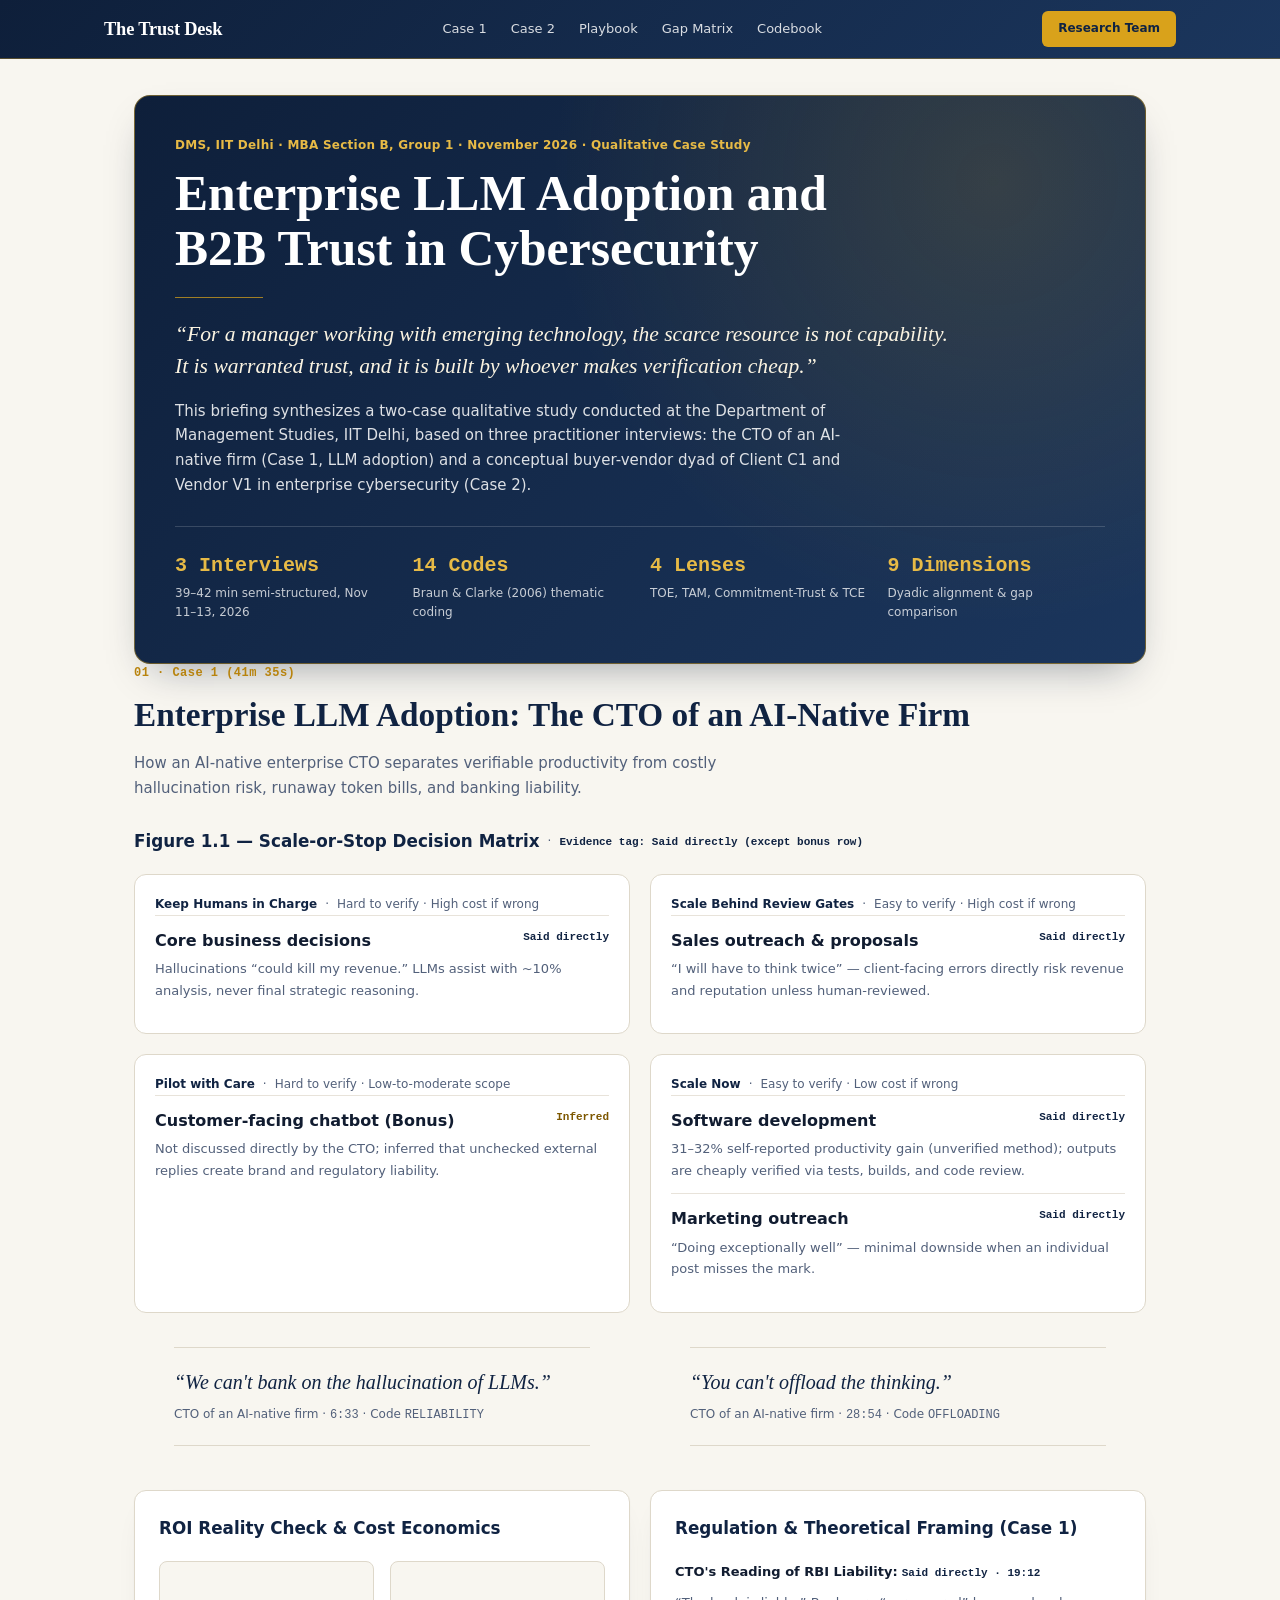
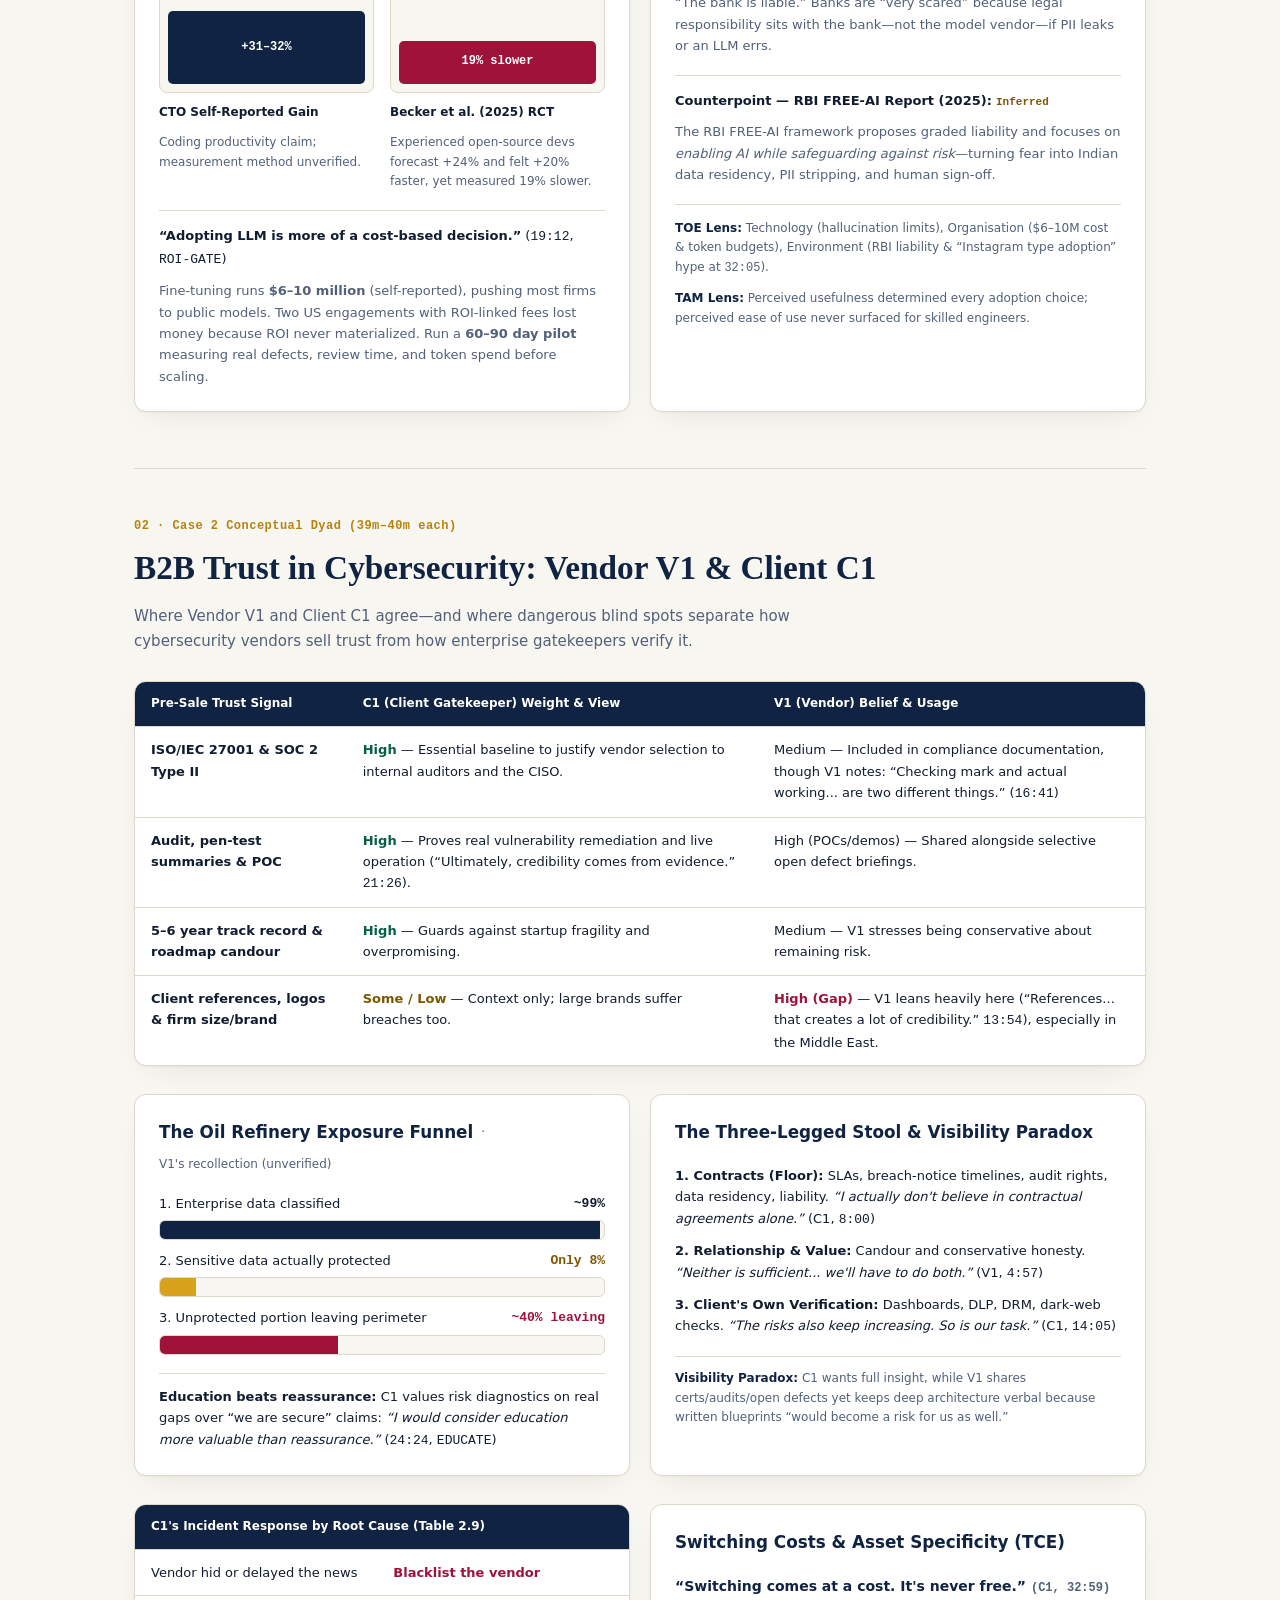
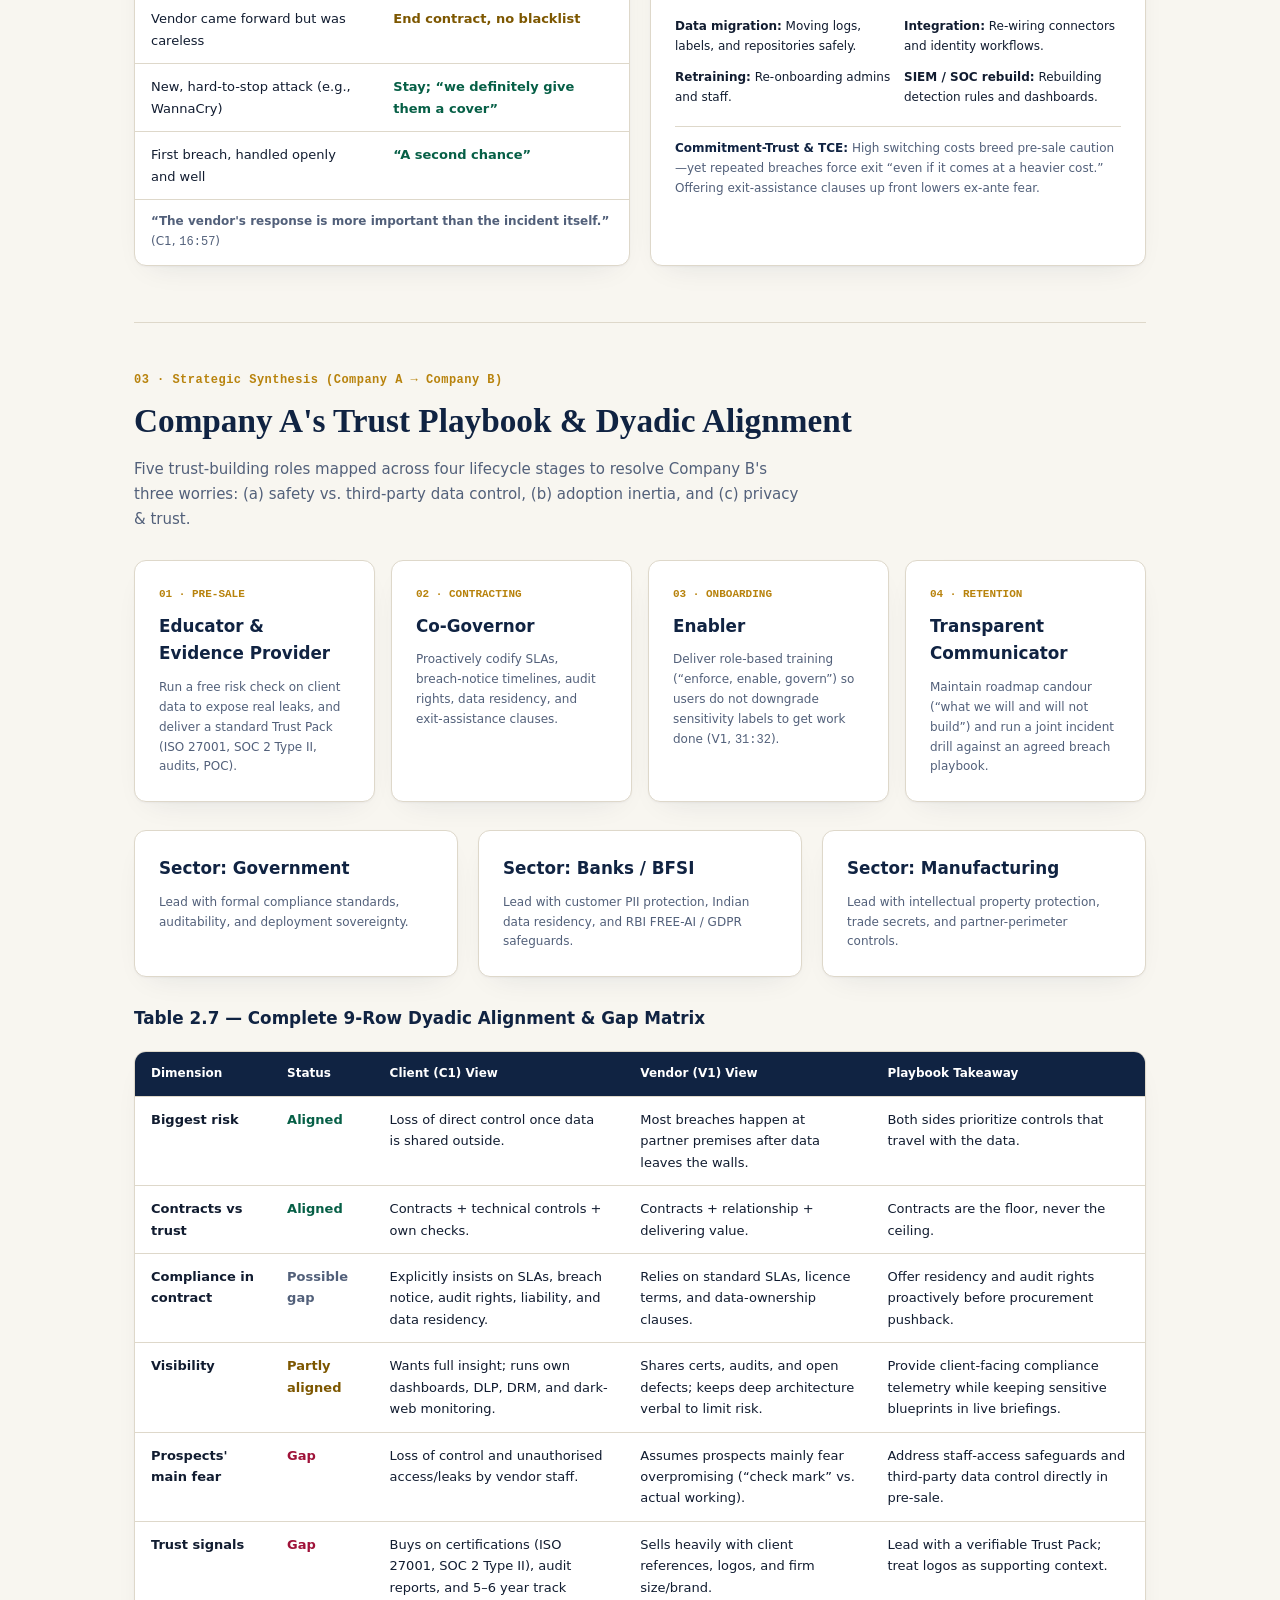
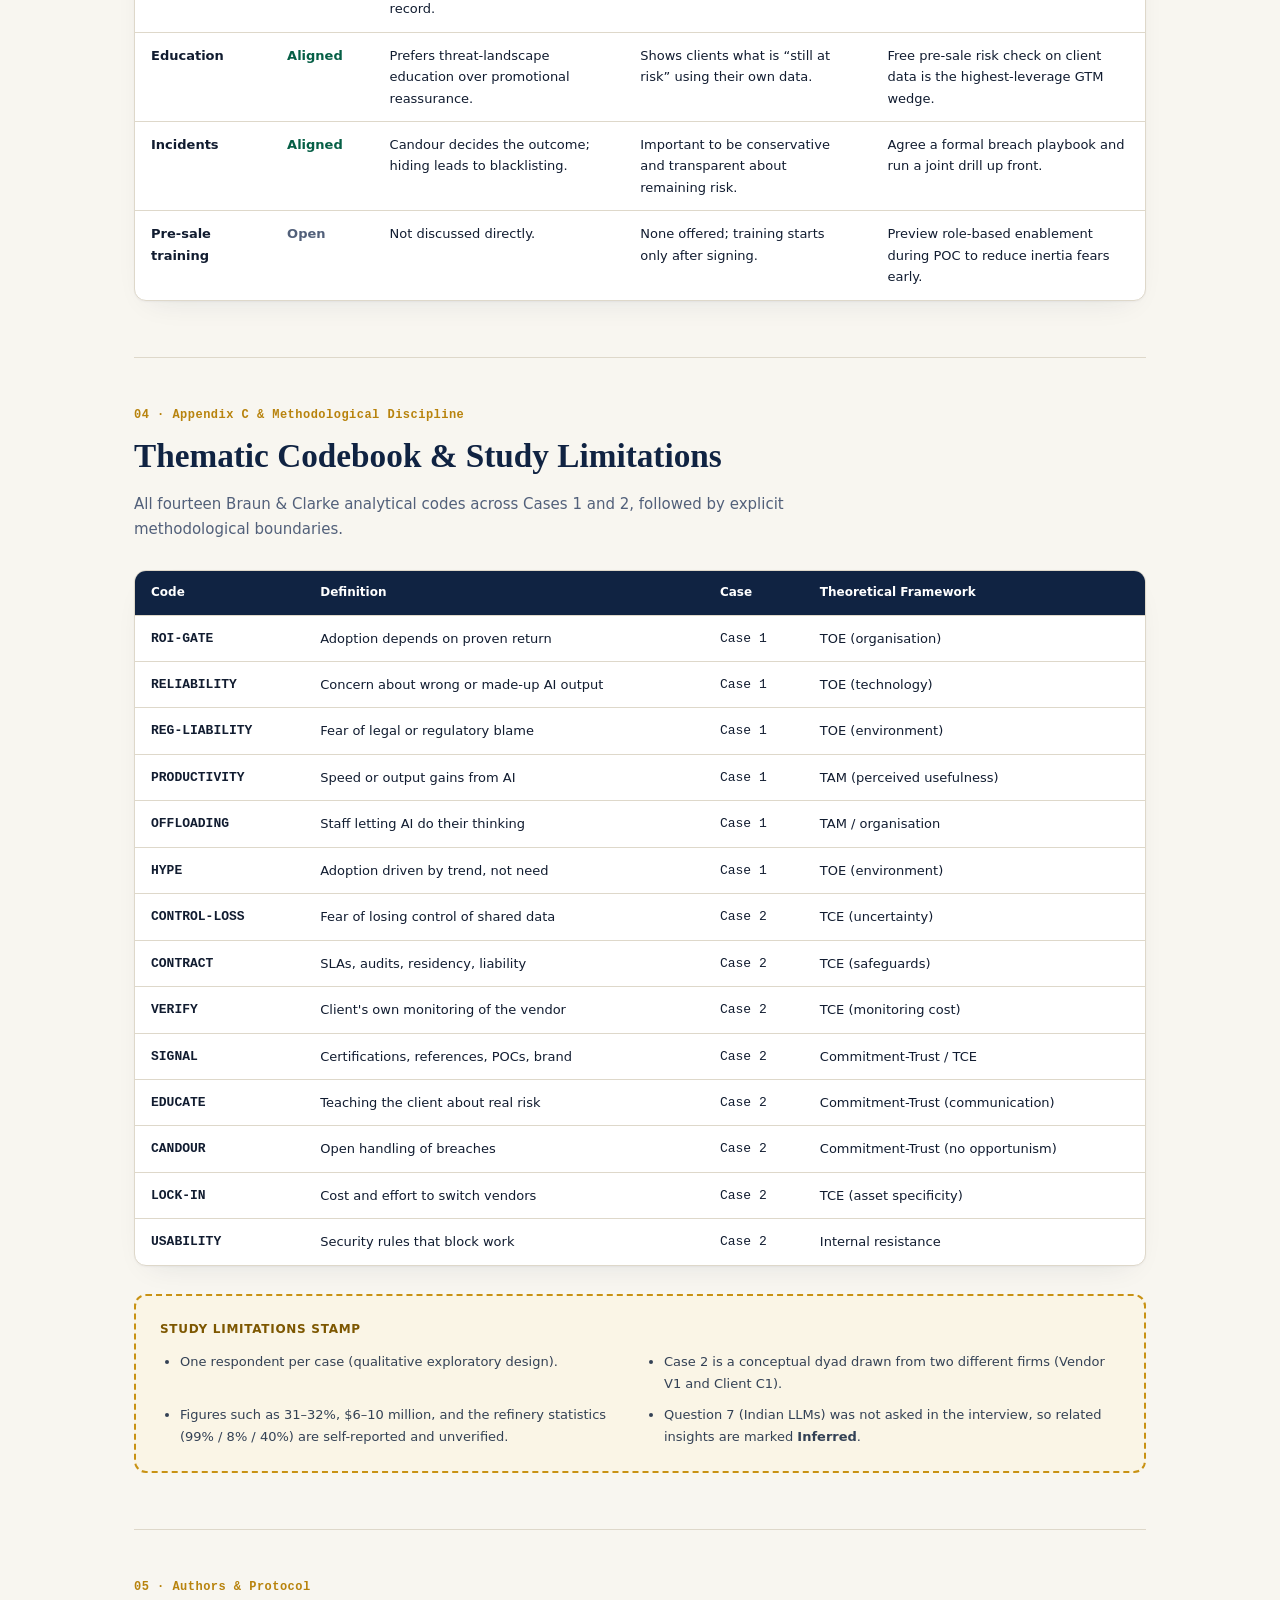
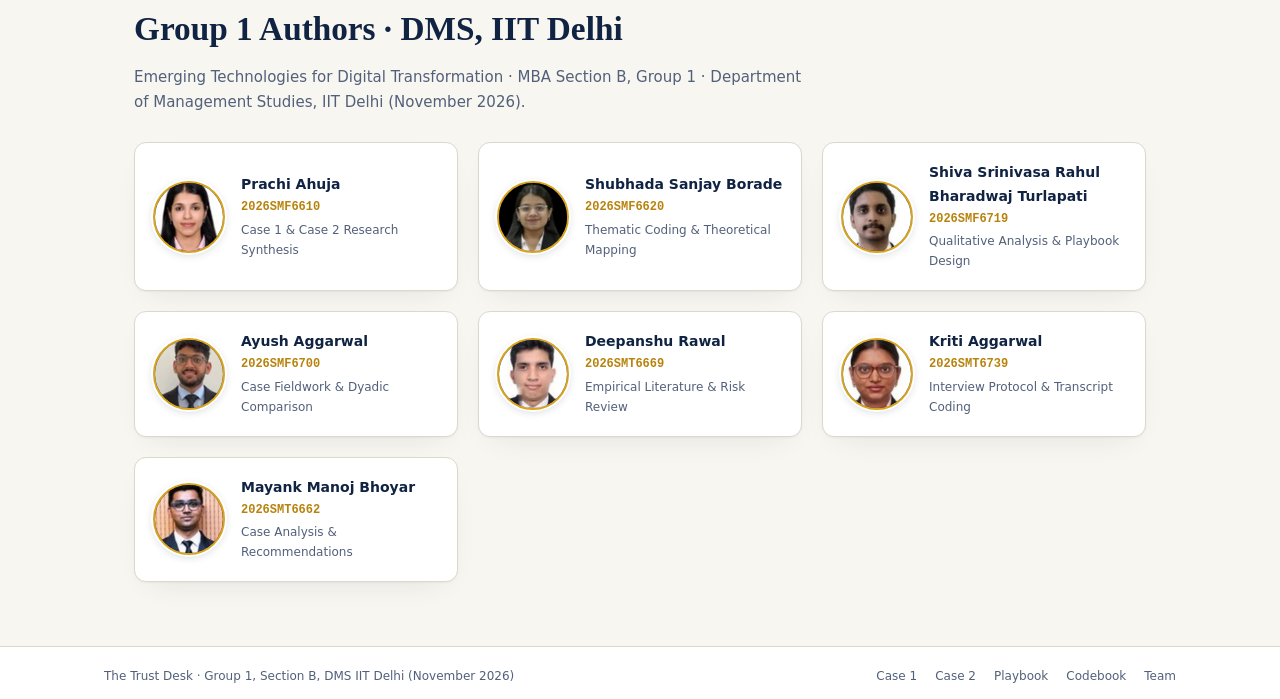
==== commit d462f6b4: "refactor: convert simulation to static report Replaced the interactive React simulation with a stati" ====
--- a/public/trust-desk.html
+++ b/public/trust-desk.html
@@ -3,1398 +3,632 @@
 <head>
   <meta charset="UTF-8" />
   <meta name="viewport" content="width=device-width, initial-scale=1.0" />
-  <title>The Trust Desk — Enterprise LLM Adoption &amp; B2B Trust Simulation</title>
-  <meta name="description" content="Interactive MBA research simulation on Enterprise LLM Adoption and B2B Trust in Cybersecurity, DMS IIT Delhi (November 2026)." />
+  <title>The Trust Desk — Enterprise LLM Adoption &amp; B2B Trust in Cybersecurity</title>
+  <meta name="description" content="Qualitative MBA research report summary on Enterprise LLM Adoption and B2B Trust in Cybersecurity, DMS IIT Delhi (November 2026)." />
   <link rel="stylesheet" href="trust-desk.css" />
 </head>
-<body>
-  <!-- Sticky Top Bar -->
+<body id="top">
+  <!-- Clean 3-Zone Top Bar -->
   <header class="topbar">
     <div class="container topbar-inner">
-      <button type="button" id="brandBtn" class="brand-btn">The Trust Desk</button>
-
-      <div class="trust-meter-wrap" id="trustMeterWrap" aria-label="Warranted Trust score: 50 out of 100">
-        <span class="trust-label-desktop">Warranted Trust</span>
-        <div class="trust-track">
-          <div id="trustFill" class="trust-fill" style="width: 50%"></div>
-        </div>
-        <span class="trust-score-text mono">
-          <span id="trustScoreVal">50</span><span class="trust-score-max">/100</span>
-        </span>
-        <span id="trustDeltaVal" class="trust-delta mono"></span>
-        <span id="trustStatusLabel" class="trust-status">· Calibrated</span>
-      </div>
-
-      <div class="topbar-actions">
-        <button type="button" id="navTeamBtn" class="btn-top-ghost">Team</button>
-        <button type="button" id="openDrawerBtn" class="btn-evidence">
-          Evidence <span class="mono">(<span id="evidenceCount">0</span>)</span>
-        </button>
-      </div>
+      <a href="#top" class="brand-wordmark">The Trust Desk</a>
+
+      <nav class="nav-links" aria-label="Report sections">
+        <a href="#case-1">Case 1</a>
+        <a href="#case-2">Case 2</a>
+        <a href="#playbook">Playbook</a>
+        <a href="#dyadic-matrix">Gap Matrix</a>
+        <a href="#codebook">Codebook</a>
+      </nav>
+
+      <a href="#team" class="btn-top-cta">Research Team</a>
     </div>
   </header>
 
-  <!-- Workspace Strip: Stage Stepper + Theory Lens -->
-  <div class="workspace-strip">
-    <div class="container">
-      <div class="workspace-row">
-        <nav class="stage-nav" aria-label="Simulation acts" id="stageNav"></nav>
-        <div class="lens-wrap">
-          <span class="lens-label">Theory lens:</span>
-          <div class="segmented" role="group" aria-label="Theory lens selector" id="lensGroup"></div>
-        </div>
-      </div>
-    </div>
-    <div class="lens-banner">
-      <div class="container lens-banner-inner">
-        <span class="lens-banner-tag" id="lensBannerTag">TOE lens:</span>
-        <p id="lensBannerText"></p>
-      </div>
-    </div>
-  </div>
-
-  <!-- Main Viewport -->
-  <main id="appMain" style="flex: 1;"></main>
-
-  <!-- Footer -->
+  <main class="article-wrap">
+    <!-- Hero Monograph Header -->
+    <section class="grand-navy" aria-labelledby="report-title">
+      <p class="meta-line-light">DMS, IIT Delhi · MBA Section B, Group 1 · November 2026 · Qualitative Case Study</p>
+      <h1 id="report-title" class="hero-title">Enterprise LLM Adoption and B2B Trust in Cybersecurity</h1>
+      <div class="gold-rule"></div>
+      <p class="hero-quote">
+        &ldquo;For a manager working with emerging technology, the scarce resource is not capability. It is warranted trust, and it is built by whoever makes verification cheap.&rdquo;
+      </p>
+      <p class="hero-summary">
+        This briefing synthesizes a two-case qualitative study conducted at the Department of Management Studies, IIT Delhi, based on three practitioner interviews: the CTO of an AI-native firm (Case 1, LLM adoption) and a conceptual buyer-vendor dyad of Client C1 and Vendor V1 in enterprise cybersecurity (Case 2).
+      </p>
+
+      <div class="kpi-strip">
+        <div>
+          <div class="kpi-val">3 Interviews</div>
+          <div class="kpi-label">39–42 min semi-structured, Nov 11–13, 2026</div>
+        </div>
+        <div>
+          <div class="kpi-val">14 Codes</div>
+          <div class="kpi-label">Braun &amp; Clarke (2006) thematic coding</div>
+        </div>
+        <div>
+          <div class="kpi-val">4 Lenses</div>
+          <div class="kpi-label">TOE, TAM, Commitment-Trust &amp; TCE</div>
+        </div>
+        <div>
+          <div class="kpi-val">9 Dimensions</div>
+          <div class="kpi-label">Dyadic alignment &amp; gap comparison</div>
+        </div>
+      </div>
+    </section>
+
+    <!-- 01. Case 1 -->
+    <section id="case-1" class="section-block stack-lg">
+      <div>
+        <div class="chapter-index">01 · Case 1 (41m 35s)</div>
+        <h2 class="chapter-title">Enterprise LLM Adoption: The CTO of an AI-Native Firm</h2>
+        <p class="chapter-deck">
+          How an AI-native enterprise CTO separates verifiable productivity from costly hallucination risk, runaway token bills, and banking liability.
+        </p>
+      </div>
+
+      <!-- 1A Scale-or-Stop Board -->
+      <div class="stack-md">
+        <div class="meta-line">
+          <h3 class="sub-heading">Figure 1.1 — Scale-or-Stop Decision Matrix</h3>
+          <span aria-hidden="true">·</span>
+          <span class="tag-inline tag-direct">Evidence tag: Said directly (except bonus row)</span>
+        </div>
+
+        <div class="grid-2">
+          <div class="quadrant-box">
+            <div class="meta-line">
+              <strong style="color: var(--navy-imperial);">Keep Humans in Charge</strong>
+              <span aria-hidden="true">·</span>
+              <span>Hard to verify · High cost if wrong</span>
+            </div>
+            <div class="quadrant-item">
+              <div style="display:flex;justify-content:space-between;gap:8px;">
+                <strong>Core business decisions</strong>
+                <span class="tag-inline tag-direct">Said directly</span>
+              </div>
+              <p style="font-size:13px;color:var(--ink-muted);margin-top:4px;">
+                Hallucinations &ldquo;could kill my revenue.&rdquo; LLMs assist with ~10% analysis, never final strategic reasoning.
+              </p>
+            </div>
+          </div>
+
+          <div class="quadrant-box">
+            <div class="meta-line">
+              <strong style="color: var(--navy-imperial);">Scale Behind Review Gates</strong>
+              <span aria-hidden="true">·</span>
+              <span>Easy to verify · High cost if wrong</span>
+            </div>
+            <div class="quadrant-item">
+              <div style="display:flex;justify-content:space-between;gap:8px;">
+                <strong>Sales outreach &amp; proposals</strong>
+                <span class="tag-inline tag-direct">Said directly</span>
+              </div>
+              <p style="font-size:13px;color:var(--ink-muted);margin-top:4px;">
+                &ldquo;I will have to think twice&rdquo; — client-facing errors directly risk revenue and reputation unless human-reviewed.
+              </p>
+            </div>
+          </div>
+
+          <div class="quadrant-box">
+            <div class="meta-line">
+              <strong style="color: var(--navy-imperial);">Pilot with Care</strong>
+              <span aria-hidden="true">·</span>
+              <span>Hard to verify · Low-to-moderate scope</span>
+            </div>
+            <div class="quadrant-item">
+              <div style="display:flex;justify-content:space-between;gap:8px;">
+                <strong>Customer-facing chatbot (Bonus)</strong>
+                <span class="tag-inline tag-inferred">Inferred</span>
+              </div>
+              <p style="font-size:13px;color:var(--ink-muted);margin-top:4px;">
+                Not discussed directly by the CTO; inferred that unchecked external replies create brand and regulatory liability.
+              </p>
+            </div>
+          </div>
+
+          <div class="quadrant-box">
+            <div class="meta-line">
+              <strong style="color: var(--navy-imperial);">Scale Now</strong>
+              <span aria-hidden="true">·</span>
+              <span>Easy to verify · Low cost if wrong</span>
+            </div>
+            <div class="quadrant-item">
+              <div style="display:flex;justify-content:space-between;gap:8px;">
+                <strong>Software development</strong>
+                <span class="tag-inline tag-direct">Said directly</span>
+              </div>
+              <p style="font-size:13px;color:var(--ink-muted);margin-top:4px;">
+                31–32% self-reported productivity gain (unverified method); outputs are cheaply verified via tests, builds, and code review.
+              </p>
+            </div>
+            <div class="quadrant-item">
+              <div style="display:flex;justify-content:space-between;gap:8px;">
+                <strong>Marketing outreach</strong>
+                <span class="tag-inline tag-direct">Said directly</span>
+              </div>
+              <p style="font-size:13px;color:var(--ink-muted);margin-top:4px;">
+                &ldquo;Doing exceptionally well&rdquo; — minimal downside when an individual post misses the mark.
+              </p>
+            </div>
+          </div>
+        </div>
+
+        <div class="grid-2">
+          <figure class="pull-quote">
+            <blockquote>&ldquo;We can&apos;t bank on the hallucination of LLMs.&rdquo;</blockquote>
+            <figcaption>CTO of an AI-native firm · <span class="mono">6:33</span> · Code <span class="mono">RELIABILITY</span></figcaption>
+          </figure>
+          <figure class="pull-quote">
+            <blockquote>&ldquo;You can&apos;t offload the thinking.&rdquo;</blockquote>
+            <figcaption>CTO of an AI-native firm · <span class="mono">28:54</span> · Code <span class="mono">OFFLOADING</span></figcaption>
+          </figure>
+        </div>
+      </div>
+
+      <!-- 1B ROI Reality Check & 1C Regulation -->
+      <div class="grid-2">
+        <div class="grand-card stack-md">
+          <h3 class="sub-heading">ROI Reality Check &amp; Cost Economics</h3>
+          <div class="bar-compare">
+            <div class="stack-sm">
+              <div class="bar-well">
+                <div class="bar-fill" style="height:64%;background:var(--navy-imperial);">+31–32%</div>
+              </div>
+              <p style="font-size:12px;font-weight:700;">CTO Self-Reported Gain</p>
+              <p style="font-size:12px;color:var(--ink-muted);">Coding productivity claim; measurement method unverified.</p>
+            </div>
+            <div class="stack-sm">
+              <div class="bar-well">
+                <div class="bar-fill" style="height:38%;background:#9f1239;">19% slower</div>
+              </div>
+              <p style="font-size:12px;font-weight:700;">Becker et al. (2025) RCT</p>
+              <p style="font-size:12px;color:var(--ink-muted);">Experienced open-source devs forecast +24% and felt +20% faster, yet measured 19% slower.</p>
+            </div>
+          </div>
+          <div style="border-top:1px solid var(--border);padding-top:14px;font-size:13px;" class="stack-sm">
+            <p><strong>&ldquo;Adopting LLM is more of a cost-based decision.&rdquo;</strong> (<span class="mono">19:12</span>, <span class="mono">ROI-GATE</span>)</p>
+            <p style="color:var(--ink-muted);">Fine-tuning runs <strong>$6–10 million</strong> (self-reported), pushing most firms to public models. Two US engagements with ROI-linked fees lost money because ROI never materialized. Run a <strong>60–90 day pilot</strong> measuring real defects, review time, and token spend before scaling.</p>
+          </div>
+        </div>
+
+        <div class="grand-card stack-md">
+          <h3 class="sub-heading">Regulation &amp; Theoretical Framing (Case 1)</h3>
+          <div class="stack-sm" style="font-size:13px;">
+            <p><strong>CTO&apos;s Reading of RBI Liability:</strong> <span class="tag-inline tag-direct">Said directly · 19:12</span></p>
+            <p style="color:var(--ink-muted);">&ldquo;The bank is liable.&rdquo; Banks are &ldquo;very scared&rdquo; because legal responsibility sits with the bank—not the model vendor—if PII leaks or an LLM errs.</p>
+          </div>
+          <div class="stack-sm" style="border-top:1px solid var(--border);padding-top:14px;font-size:13px;">
+            <p><strong>Counterpoint — RBI FREE-AI Report (2025):</strong> <span class="tag-inline tag-inferred">Inferred</span></p>
+            <p style="color:var(--ink-muted);">The RBI FREE-AI framework proposes graded liability and focuses on <em>enabling AI while safeguarding against risk</em>—turning fear into Indian data residency, PII stripping, and human sign-off.</p>
+          </div>
+          <div class="stack-sm" style="border-top:1px solid var(--border);padding-top:14px;font-size:12px;color:var(--ink-muted);">
+            <p><strong style="color:var(--navy-imperial);">TOE Lens:</strong> Technology (hallucination limits), Organisation ($6–10M cost &amp; token budgets), Environment (RBI liability &amp; &ldquo;Instagram type adoption&rdquo; hype at <span class="mono">32:05</span>).</p>
+            <p><strong style="color:var(--navy-imperial);">TAM Lens:</strong> Perceived usefulness determined every adoption choice; perceived ease of use never surfaced for skilled engineers.</p>
+          </div>
+        </div>
+      </div>
+    </section>
+
+    <!-- 02. Case 2 -->
+    <section id="case-2" class="section-block stack-lg">
+      <div>
+        <div class="chapter-index">02 · Case 2 Conceptual Dyad (39m–40m each)</div>
+        <h2 class="chapter-title">B2B Trust in Cybersecurity: Vendor V1 &amp; Client C1</h2>
+        <p class="chapter-deck">
+          Where Vendor V1 and Client C1 agree—and where dangerous blind spots separate how cybersecurity vendors sell trust from how enterprise gatekeepers verify it.
+        </p>
+      </div>
+
+      <!-- 2A Pre-Sale Evidence vs Social Signals -->
+      <div class="table-wrap">
+        <table class="data-table">
+          <thead>
+            <tr>
+              <th>Pre-Sale Trust Signal</th>
+              <th>C1 (Client Gatekeeper) Weight &amp; View</th>
+              <th>V1 (Vendor) Belief &amp; Usage</th>
+            </tr>
+          </thead>
+          <tbody>
+            <tr>
+              <td><strong>ISO/IEC 27001 &amp; SOC 2 Type II</strong></td>
+              <td><span class="status-aligned">High</span> — Essential baseline to justify vendor selection to internal auditors and the CISO.</td>
+              <td>Medium — Included in compliance documentation, though V1 notes: &ldquo;Checking mark and actual working... are two different things.&rdquo; (<span class="mono">16:41</span>)</td>
+            </tr>
+            <tr>
+              <td><strong>Audit, pen-test summaries &amp; POC</strong></td>
+              <td><span class="status-aligned">High</span> — Proves real vulnerability remediation and live operation (&ldquo;Ultimately, credibility comes from evidence.&rdquo; <span class="mono">21:26</span>).</td>
+              <td>High (POCs/demos) — Shared alongside selective open defect briefings.</td>
+            </tr>
+            <tr>
+              <td><strong>5–6 year track record &amp; roadmap candour</strong></td>
+              <td><span class="status-aligned">High</span> — Guards against startup fragility and overpromising.</td>
+              <td>Medium — V1 stresses being conservative about remaining risk.</td>
+            </tr>
+            <tr>
+              <td><strong>Client references, logos &amp; firm size/brand</strong></td>
+              <td><span class="status-partly">Some / Low</span> — Context only; large brands suffer breaches too.</td>
+              <td><span class="status-gap">High (Gap)</span> — V1 leans heavily here (&ldquo;References... that creates a lot of credibility.&rdquo; <span class="mono">13:54</span>), especially in the Middle East.</td>
+            </tr>
+          </tbody>
+        </table>
+      </div>
+
+      <!-- 2B Refinery Funnel & 2C Three-Legged Stool -->
+      <div class="grid-2">
+        <div class="grand-card stack-md">
+          <div class="meta-line">
+            <h3 class="sub-heading">The Oil Refinery Exposure Funnel</h3>
+            <span aria-hidden="true">·</span>
+            <span>V1&apos;s recollection (unverified)</span>
+          </div>
+          <div class="stack-sm" style="font-size:13px;">
+            <div>
+              <div style="display:flex;justify-content:space-between;"><span>1. Enterprise data classified</span><strong class="mono">~99%</strong></div>
+              <div class="funnel-track"><div class="funnel-fill" style="width:99%;background:var(--navy-imperial);"></div></div>
+            </div>
+            <div>
+              <div style="display:flex;justify-content:space-between;"><span>2. Sensitive data actually protected</span><strong class="mono" style="color:var(--amber);">Only 8%</strong></div>
+              <div class="funnel-track"><div class="funnel-fill" style="width:8%;background:var(--gold);"></div></div>
+            </div>
+            <div>
+              <div style="display:flex;justify-content:space-between;"><span>3. Unprotected portion leaving perimeter</span><strong class="mono" style="color:var(--rose);">~40% leaving</strong></div>
+              <div class="funnel-track"><div class="funnel-fill" style="width:40%;background:#9f1239;"></div></div>
+            </div>
+          </div>
+          <p style="font-size:13px;border-top:1px solid var(--border);padding-top:12px;">
+            <strong>Education beats reassurance:</strong> C1 values risk diagnostics on real gaps over &ldquo;we are secure&rdquo; claims: <em>&ldquo;I would consider education more valuable than reassurance.&rdquo;</em> (<span class="mono">24:24</span>, <span class="mono">EDUCATE</span>)
+          </p>
+        </div>
+
+        <div class="grand-card stack-md">
+          <h3 class="sub-heading">The Three-Legged Stool &amp; Visibility Paradox</h3>
+          <div class="stack-sm" style="font-size:13px;">
+            <p><strong>1. Contracts (Floor):</strong> SLAs, breach-notice timelines, audit rights, data residency, liability. <em>&ldquo;I actually don&apos;t believe in contractual agreements alone.&rdquo;</em> (C1, <span class="mono">8:00</span>)</p>
+            <p><strong>2. Relationship &amp; Value:</strong> Candour and conservative honesty. <em>&ldquo;Neither is sufficient... we&apos;ll have to do both.&rdquo;</em> (V1, <span class="mono">4:57</span>)</p>
+            <p><strong>3. Client&apos;s Own Verification:</strong> Dashboards, DLP, DRM, dark-web checks. <em>&ldquo;The risks also keep increasing. So is our task.&rdquo;</em> (C1, <span class="mono">14:05</span>)</p>
+          </div>
+          <p style="font-size:12px;color:var(--ink-muted);border-top:1px solid var(--border);padding-top:12px;">
+            <strong style="color:var(--navy-imperial);">Visibility Paradox:</strong> C1 wants full insight, while V1 shares certs/audits/open defects yet keeps deep architecture verbal because written blueprints &ldquo;would become a risk for us as well.&rdquo;
+          </p>
+        </div>
+      </div>
+
+      <!-- 2D Breach Response Table 2.9 & 2E Lock-In -->
+      <div class="grid-2">
+        <div class="table-wrap">
+          <table class="data-table">
+            <thead>
+              <tr>
+                <th colspan="2">C1&apos;s Incident Response by Root Cause (Table 2.9)</th>
+              </tr>
+            </thead>
+            <tbody>
+              <tr>
+                <td>Vendor hid or delayed the news</td>
+                <td class="status-gap">Blacklist the vendor</td>
+              </tr>
+              <tr>
+                <td>Vendor came forward but was careless</td>
+                <td class="status-partly">End contract, no blacklist</td>
+              </tr>
+              <tr>
+                <td>New, hard-to-stop attack (e.g., WannaCry)</td>
+                <td class="status-aligned">Stay; &ldquo;we definitely give them a cover&rdquo;</td>
+              </tr>
+              <tr>
+                <td>First breach, handled openly and well</td>
+                <td class="status-aligned">&ldquo;A second chance&rdquo;</td>
+              </tr>
+            </tbody>
+          </table>
+          <div style="padding:12px 16px;font-size:12px;color:var(--ink-muted);border-top:1px solid var(--border);">
+            <strong>&ldquo;The vendor&apos;s response is more important than the incident itself.&rdquo;</strong> (C1, <span class="mono">16:57</span>)
+          </div>
+        </div>
+
+        <div class="grand-card stack-md">
+          <h3 class="sub-heading">Switching Costs &amp; Asset Specificity (TCE)</h3>
+          <p style="font-size:14px;font-weight:600;color:var(--navy-imperial);">&ldquo;Switching comes at a cost. It&apos;s never free.&rdquo; <span class="mono" style="font-size:12px;color:var(--ink-muted);">(C1, 32:59)</span></p>
+          <div class="grid-2" style="gap:12px;font-size:12px;">
+            <div><strong>Data migration:</strong> Moving logs, labels, and repositories safely.</div>
+            <div><strong>Integration:</strong> Re-wiring connectors and identity workflows.</div>
+            <div><strong>Retraining:</strong> Re-onboarding admins and staff.</div>
+            <div><strong>SIEM / SOC rebuild:</strong> Rebuilding detection rules and dashboards.</div>
+          </div>
+          <p style="font-size:12px;color:var(--ink-muted);border-top:1px solid var(--border);padding-top:12px;">
+            <strong style="color:var(--navy-imperial);">Commitment-Trust &amp; TCE:</strong> High switching costs breed pre-sale caution—yet repeated breaches force exit &ldquo;even if it comes at a heavier cost.&rdquo; Offering exit-assistance clauses up front lowers ex-ante fear.
+          </p>
+        </div>
+      </div>
+    </section>
+
+    <!-- 03. Strategic Playbook & Dyadic Matrix -->
+    <section id="playbook" class="section-block stack-lg">
+      <div>
+        <div class="chapter-index">03 · Strategic Synthesis (Company A → Company B)</div>
+        <h2 class="chapter-title">Company A&apos;s Trust Playbook &amp; Dyadic Alignment</h2>
+        <p class="chapter-deck">
+          Five trust-building roles mapped across four lifecycle stages to resolve Company B&apos;s three worries: (a) safety vs. third-party data control, (b) adoption inertia, and (c) privacy &amp; trust.
+        </p>
+      </div>
+
+      <div class="grid-4">
+        <div class="grand-card stack-sm">
+          <div class="mono" style="font-size:11px;font-weight:700;color:var(--gold-burnished);">01 · PRE-SALE</div>
+          <h3 class="sub-heading">Educator &amp; Evidence Provider</h3>
+          <p style="font-size:12px;color:var(--ink-muted);">Run a free risk check on client data to expose real leaks, and deliver a standard Trust Pack (ISO 27001, SOC 2 Type II, audits, POC).</p>
+        </div>
+        <div class="grand-card stack-sm">
+          <div class="mono" style="font-size:11px;font-weight:700;color:var(--gold-burnished);">02 · CONTRACTING</div>
+          <h3 class="sub-heading">Co-Governor</h3>
+          <p style="font-size:12px;color:var(--ink-muted);">Proactively codify SLAs, breach-notice timelines, audit rights, data residency, and exit-assistance clauses.</p>
+        </div>
+        <div class="grand-card stack-sm">
+          <div class="mono" style="font-size:11px;font-weight:700;color:var(--gold-burnished);">03 · ONBOARDING</div>
+          <h3 class="sub-heading">Enabler</h3>
+          <p style="font-size:12px;color:var(--ink-muted);">Deliver role-based training (&ldquo;enforce, enable, govern&rdquo;) so users do not downgrade sensitivity labels to get work done (V1, <span class="mono">31:32</span>).</p>
+        </div>
+        <div class="grand-card stack-sm">
+          <div class="mono" style="font-size:11px;font-weight:700;color:var(--gold-burnished);">04 · RETENTION</div>
+          <h3 class="sub-heading">Transparent Communicator</h3>
+          <p style="font-size:12px;color:var(--ink-muted);">Maintain roadmap candour (&ldquo;what we will and will not build&rdquo;) and run a joint incident drill against an agreed breach playbook.</p>
+        </div>
+      </div>
+
+      <div class="grid-3">
+        <div class="grand-card stack-sm">
+          <h3 class="sub-heading">Sector: Government</h3>
+          <p style="font-size:12px;color:var(--ink-muted);">Lead with formal compliance standards, auditability, and deployment sovereignty.</p>
+        </div>
+        <div class="grand-card stack-sm">
+          <h3 class="sub-heading">Sector: Banks / BFSI</h3>
+          <p style="font-size:12px;color:var(--ink-muted);">Lead with customer PII protection, Indian data residency, and RBI FREE-AI / GDPR safeguards.</p>
+        </div>
+        <div class="grand-card stack-sm">
+          <h3 class="sub-heading">Sector: Manufacturing</h3>
+          <p style="font-size:12px;color:var(--ink-muted);">Lead with intellectual property protection, trade secrets, and partner-perimeter controls.</p>
+        </div>
+      </div>
+
+      <!-- Complete 9-row Table 2.7 -->
+      <div id="dyadic-matrix" class="stack-md">
+        <h3 class="sub-heading">Table 2.7 — Complete 9-Row Dyadic Alignment &amp; Gap Matrix</h3>
+        <div class="table-wrap">
+          <table class="data-table">
+            <thead>
+              <tr>
+                <th>Dimension</th>
+                <th>Status</th>
+                <th>Client (C1) View</th>
+                <th>Vendor (V1) View</th>
+                <th>Playbook Takeaway</th>
+              </tr>
+            </thead>
+            <tbody>
+              <tr>
+                <td><strong>Biggest risk</strong></td>
+                <td><span class="status-aligned">Aligned</span></td>
+                <td>Loss of direct control once data is shared outside.</td>
+                <td>Most breaches happen at partner premises after data leaves the walls.</td>
+                <td>Both sides prioritize controls that travel with the data.</td>
+              </tr>
+              <tr>
+                <td><strong>Contracts vs trust</strong></td>
+                <td><span class="status-aligned">Aligned</span></td>
+                <td>Contracts + technical controls + own checks.</td>
+                <td>Contracts + relationship + delivering value.</td>
+                <td>Contracts are the floor, never the ceiling.</td>
+              </tr>
+              <tr>
+                <td><strong>Compliance in contract</strong></td>
+                <td><span class="status-open">Possible gap</span></td>
+                <td>Explicitly insists on SLAs, breach notice, audit rights, liability, and data residency.</td>
+                <td>Relies on standard SLAs, licence terms, and data-ownership clauses.</td>
+                <td>Offer residency and audit rights proactively before procurement pushback.</td>
+              </tr>
+              <tr>
+                <td><strong>Visibility</strong></td>
+                <td><span class="status-partly">Partly aligned</span></td>
+                <td>Wants full insight; runs own dashboards, DLP, DRM, and dark-web monitoring.</td>
+                <td>Shares certs, audits, and open defects; keeps deep architecture verbal to limit risk.</td>
+                <td>Provide client-facing compliance telemetry while keeping sensitive blueprints in live briefings.</td>
+              </tr>
+              <tr>
+                <td><strong>Prospects&apos; main fear</strong></td>
+                <td><span class="status-gap">Gap</span></td>
+                <td>Loss of control and unauthorised access/leaks by vendor staff.</td>
+                <td>Assumes prospects mainly fear overpromising (&ldquo;check mark&rdquo; vs. actual working).</td>
+                <td>Address staff-access safeguards and third-party data control directly in pre-sale.</td>
+              </tr>
+              <tr>
+                <td><strong>Trust signals</strong></td>
+                <td><span class="status-gap">Gap</span></td>
+                <td>Buys on certifications (ISO 27001, SOC 2 Type II), audit reports, and 5–6 year track record.</td>
+                <td>Sells heavily with client references, logos, and firm size/brand.</td>
+                <td>Lead with a verifiable Trust Pack; treat logos as supporting context.</td>
+              </tr>
+              <tr>
+                <td><strong>Education</strong></td>
+                <td><span class="status-aligned">Aligned</span></td>
+                <td>Prefers threat-landscape education over promotional reassurance.</td>
+                <td>Shows clients what is &ldquo;still at risk&rdquo; using their own data.</td>
+                <td>Free pre-sale risk check on client data is the highest-leverage GTM wedge.</td>
+              </tr>
+              <tr>
+                <td><strong>Incidents</strong></td>
+                <td><span class="status-aligned">Aligned</span></td>
+                <td>Candour decides the outcome; hiding leads to blacklisting.</td>
+                <td>Important to be conservative and transparent about remaining risk.</td>
+                <td>Agree a formal breach playbook and run a joint drill up front.</td>
+              </tr>
+              <tr>
+                <td><strong>Pre-sale training</strong></td>
+                <td><span class="status-open">Open</span></td>
+                <td>Not discussed directly.</td>
+                <td>None offered; training starts only after signing.</td>
+                <td>Preview role-based enablement during POC to reduce inertia fears early.</td>
+              </tr>
+            </tbody>
+          </table>
+        </div>
+      </div>
+    </section>
+
+    <!-- 04. Codebook & Study Limitations -->
+    <section id="codebook" class="section-block stack-lg">
+      <div>
+        <div class="chapter-index">04 · Appendix C &amp; Methodological Discipline</div>
+        <h2 class="chapter-title">Thematic Codebook &amp; Study Limitations</h2>
+        <p class="chapter-deck">
+          All fourteen Braun &amp; Clarke analytical codes across Cases 1 and 2, followed by explicit methodological boundaries.
+        </p>
+      </div>
+
+      <div class="table-wrap">
+        <table class="data-table">
+          <thead>
+            <tr>
+              <th>Code</th>
+              <th>Definition</th>
+              <th>Case</th>
+              <th>Theoretical Framework</th>
+            </tr>
+          </thead>
+          <tbody>
+            <tr><td class="mono"><strong>ROI-GATE</strong></td><td>Adoption depends on proven return</td><td class="mono">Case 1</td><td>TOE (organisation)</td></tr>
+            <tr><td class="mono"><strong>RELIABILITY</strong></td><td>Concern about wrong or made-up AI output</td><td class="mono">Case 1</td><td>TOE (technology)</td></tr>
+            <tr><td class="mono"><strong>REG-LIABILITY</strong></td><td>Fear of legal or regulatory blame</td><td class="mono">Case 1</td><td>TOE (environment)</td></tr>
+            <tr><td class="mono"><strong>PRODUCTIVITY</strong></td><td>Speed or output gains from AI</td><td class="mono">Case 1</td><td>TAM (perceived usefulness)</td></tr>
+            <tr><td class="mono"><strong>OFFLOADING</strong></td><td>Staff letting AI do their thinking</td><td class="mono">Case 1</td><td>TAM / organisation</td></tr>
+            <tr><td class="mono"><strong>HYPE</strong></td><td>Adoption driven by trend, not need</td><td class="mono">Case 1</td><td>TOE (environment)</td></tr>
+            <tr><td class="mono"><strong>CONTROL-LOSS</strong></td><td>Fear of losing control of shared data</td><td class="mono">Case 2</td><td>TCE (uncertainty)</td></tr>
+            <tr><td class="mono"><strong>CONTRACT</strong></td><td>SLAs, audits, residency, liability</td><td class="mono">Case 2</td><td>TCE (safeguards)</td></tr>
+            <tr><td class="mono"><strong>VERIFY</strong></td><td>Client&apos;s own monitoring of the vendor</td><td class="mono">Case 2</td><td>TCE (monitoring cost)</td></tr>
+            <tr><td class="mono"><strong>SIGNAL</strong></td><td>Certifications, references, POCs, brand</td><td class="mono">Case 2</td><td>Commitment-Trust / TCE</td></tr>
+            <tr><td class="mono"><strong>EDUCATE</strong></td><td>Teaching the client about real risk</td><td class="mono">Case 2</td><td>Commitment-Trust (communication)</td></tr>
+            <tr><td class="mono"><strong>CANDOUR</strong></td><td>Open handling of breaches</td><td class="mono">Case 2</td><td>Commitment-Trust (no opportunism)</td></tr>
+            <tr><td class="mono"><strong>LOCK-IN</strong></td><td>Cost and effort to switch vendors</td><td class="mono">Case 2</td><td>TCE (asset specificity)</td></tr>
+            <tr><td class="mono"><strong>USABILITY</strong></td><td>Security rules that block work</td><td class="mono">Case 2</td><td>Internal resistance</td></tr>
+          </tbody>
+        </table>
+      </div>
+
+      <div id="limitations" class="stamp-box">
+        <h3 style="font-size:12px;font-weight:700;text-transform:uppercase;letter-spacing:0.06em;color:var(--amber);">Study Limitations Stamp</h3>
+        <ul class="grid-2" style="gap:10px 28px;">
+          <li>One respondent per case (qualitative exploratory design).</li>
+          <li>Case 2 is a conceptual dyad drawn from two different firms (Vendor V1 and Client C1).</li>
+          <li>Figures such as 31–32%, $6–10 million, and the refinery statistics (99% / 8% / 40%) are self-reported and unverified.</li>
+          <li>Question 7 (Indian LLMs) was not asked in the interview, so related insights are marked <strong>Inferred</strong>.</li>
+        </ul>
+      </div>
+    </section>
+
+    <!-- 05. Research Team -->
+    <section id="team" class="section-block stack-lg">
+      <div>
+        <div class="chapter-index">05 · Authors &amp; Protocol</div>
+        <h2 class="chapter-title">Group 1 Authors · DMS, IIT Delhi</h2>
+        <p class="chapter-deck">
+          Emerging Technologies for Digital Transformation · MBA Section B, Group 1 · Department of Management Studies, IIT Delhi (November 2026).
+        </p>
+      </div>
+
+      <div class="grid-3">
+        <article class="member-card">
+          <div class="portrait-ring">
+            <img src="assets/team/prachi.jpg" alt="Portrait of Prachi Ahuja" referrerpolicy="no-referrer" />
+          </div>
+          <div>
+            <h3 style="font-size:14px;font-weight:700;color:var(--navy-imperial);">Prachi Ahuja</h3>
+            <p class="mono" style="font-size:12px;font-weight:600;color:var(--gold-burnished);margin-top:2px;">2026SMF6610</p>
+            <p style="font-size:12px;color:var(--ink-muted);margin-top:3px;">Case 1 &amp; Case 2 Research Synthesis</p>
+          </div>
+        </article>
+
+        <article class="member-card">
+          <div class="portrait-ring">
+            <img src="assets/team/shubhada.jpg" alt="Portrait of Shubhada Sanjay Borade" referrerpolicy="no-referrer" />
+          </div>
+          <div>
+            <h3 style="font-size:14px;font-weight:700;color:var(--navy-imperial);">Shubhada Sanjay Borade</h3>
+            <p class="mono" style="font-size:12px;font-weight:600;color:var(--gold-burnished);margin-top:2px;">2026SMF6620</p>
+            <p style="font-size:12px;color:var(--ink-muted);margin-top:3px;">Thematic Coding &amp; Theoretical Mapping</p>
+          </div>
+        </article>
+
+        <article class="member-card">
+          <div class="portrait-ring">
+            <img src="assets/team/rahul.jpg" alt="Portrait of Shiva Srinivasa Rahul Bharadwaj Turlapati" referrerpolicy="no-referrer" />
+          </div>
+          <div>
+            <h3 style="font-size:14px;font-weight:700;color:var(--navy-imperial);">Shiva Srinivasa Rahul Bharadwaj Turlapati</h3>
+            <p class="mono" style="font-size:12px;font-weight:600;color:var(--gold-burnished);margin-top:2px;">2026SMF6719</p>
+            <p style="font-size:12px;color:var(--ink-muted);margin-top:3px;">Qualitative Analysis &amp; Playbook Design</p>
+          </div>
+        </article>
+
+        <article class="member-card">
+          <div class="portrait-ring">
+            <img src="assets/team/ayush.jpg" alt="Portrait of Ayush Aggarwal" referrerpolicy="no-referrer" />
+          </div>
+          <div>
+            <h3 style="font-size:14px;font-weight:700;color:var(--navy-imperial);">Ayush Aggarwal</h3>
+            <p class="mono" style="font-size:12px;font-weight:600;color:var(--gold-burnished);margin-top:2px;">2026SMF6700</p>
+            <p style="font-size:12px;color:var(--ink-muted);margin-top:3px;">Case Fieldwork &amp; Dyadic Comparison</p>
+          </div>
+        </article>
+
+        <article class="member-card">
+          <div class="portrait-ring">
+            <img src="assets/team/deepanshu.jpg" alt="Portrait of Deepanshu Rawal" referrerpolicy="no-referrer" />
+          </div>
+          <div>
+            <h3 style="font-size:14px;font-weight:700;color:var(--navy-imperial);">Deepanshu Rawal</h3>
+            <p class="mono" style="font-size:12px;font-weight:600;color:var(--gold-burnished);margin-top:2px;">2026SMT6669</p>
+            <p style="font-size:12px;color:var(--ink-muted);margin-top:3px;">Empirical Literature &amp; Risk Review</p>
+          </div>
+        </article>
+
+        <article class="member-card">
+          <div class="portrait-ring">
+            <img src="assets/team/kriti.jpg" alt="Portrait of Kriti Aggarwal" referrerpolicy="no-referrer" />
+          </div>
+          <div>
+            <h3 style="font-size:14px;font-weight:700;color:var(--navy-imperial);">Kriti Aggarwal</h3>
+            <p class="mono" style="font-size:12px;font-weight:600;color:var(--gold-burnished);margin-top:2px;">2026SMT6739</p>
+            <p style="font-size:12px;color:var(--ink-muted);margin-top:3px;">Interview Protocol &amp; Transcript Coding</p>
+          </div>
+        </article>
+
+        <article class="member-card">
+          <div class="portrait-ring">
+            <img src="assets/team/mayank.jpg" alt="Portrait of Mayank Manoj Bhoyar" referrerpolicy="no-referrer" />
+          </div>
+          <div>
+            <h3 style="font-size:14px;font-weight:700;color:var(--navy-imperial);">Mayank Manoj Bhoyar</h3>
+            <p class="mono" style="font-size:12px;font-weight:600;color:var(--gold-burnished);margin-top:2px;">2026SMT6662</p>
+            <p style="font-size:12px;color:var(--ink-muted);margin-top:3px;">Case Analysis &amp; Recommendations</p>
+          </div>
+        </article>
+      </div>
+    </section>
+  </main>
+
   <footer class="site-footer">
     <div class="container footer-inner">
       <span>The Trust Desk · Group 1, Section B, DMS IIT Delhi (November 2026)</span>
-      <div style="display: flex; gap: 16px;">
-        <button type="button" class="btn-link" id="footerTeamBtn">Team &amp; Protocol</button>
-        <button type="button" class="btn-link" id="footerEvidenceBtn">Evidence &amp; Codebook</button>
+      <div class="footer-links">
+        <a href="#case-1">Case 1</a>
+        <a href="#case-2">Case 2</a>
+        <a href="#playbook">Playbook</a>
+        <a href="#codebook">Codebook</a>
+        <a href="#team">Team</a>
       </div>
     </div>
   </footer>
-
-  <!-- Slide-In Evidence Drawer -->
-  <div id="drawerOverlay" class="drawer-overlay hidden" role="dialog" aria-modal="true" aria-label="Evidence Drawer">
-    <div id="drawerBackdrop" class="drawer-backdrop"></div>
-    <aside class="drawer-panel">
-      <div class="drawer-head">
-        <div>
-          <h2 style="font-size: 1.05rem; color: #ffffff;">Evidence Drawer</h2>
-          <p style="font-size: 12px; color: rgba(255,255,255,0.75); margin-top: 2px;">
-            Verbatim interview transcripts &amp; Appendix C codebook
-          </p>
-        </div>
-        <button type="button" id="closeDrawerBtn" class="btn-top-ghost" aria-label="Close Evidence Drawer" style="font-size: 18px;">✕</button>
-      </div>
-      <div class="drawer-tabs">
-        <button type="button" id="drawerTabMoment" class="stage-btn active">Active &amp; Unlocked</button>
-        <button type="button" id="drawerTabCodebook" class="stage-btn">Full Codebook (14)</button>
-      </div>
-      <div id="drawerBody" class="drawer-body stack-md"></div>
-    </aside>
-  </div>
-
-  <script>
-    (function () {
-      'use strict';
-
-      /* ======================== VERIFIED REPORT DATA ======================== */
-      var THEORY_LENSES = ['TOE', 'TAM', 'Commitment-Trust', 'TCE'];
-
-      var INITIAL_LENS_NOTES = {
-        TOE: 'Technology, Organisation, and Environment factors determine whether an emerging tool earns firm-level adoption.',
-        TAM: 'Perceived usefulness vs. ease of use shapes whether staff actually adopt—or silently bypass—new tools.',
-        'Commitment-Trust': 'Open communication, shared values, and absence of opportunism build durable B2B relationships.',
-        TCE: 'Transaction Cost Economics explains how uncertainty drives contractual safeguards, monitoring costs, and lock-in fears.'
-      };
-
-      var ACT1_DEFAULT_LENS = {
-        TOE: 'Technology (hallucination/reliability), Organisation (token & rebuild cost), and Environment (RBI liability & hype) govern firm-level adoption.',
-        TAM: 'Perceived usefulness drove every adoption choice for the CTO; perceived ease of use never surfaced for skilled engineers.',
-        'Commitment-Trust': 'Vendor hype ("Instagram type adoption") erodes buyer trust when ROI-linked commitments fail to materialize.',
-        TCE: 'Writing off $6–10M fine-tuning or rewriting core systems creates high asset specificity and exit friction.'
-      };
-
-      var ACT2_DEFAULT_LENS = {
-        TOE: 'Organisational readiness inside Company B (label-downgrading inertia) determines whether vendor technology actually works.',
-        TAM: 'Security tools that block workflows fail usability in practice even when perceived usefulness to the CISO is high.',
-        'Commitment-Trust': 'Open incident communication, client education, and shared risk transparency prevent opportunistic breakdown.',
-        TCE: 'Data-sharing uncertainty demands contractual safeguards (SLAs, residency), costly client monitoring, and attention to lock-in.'
-      };
-
-      var ACT3_DEFAULT_LENS = {
-        TOE: 'Sector environments (RBI for banks, IP for manufacturing, compliance for government) dictate how Company A frames value.',
-        TAM: 'Role-based onboarding ("enforce, enable, govern") preserves perceived usefulness without hurting day-to-day usability.',
-        'Commitment-Trust': 'Educator, Transparent communicator, and Honest adviser build long-term relational commitment before and after signing.',
-        TCE: 'Evidence provider and Co-governor lower pre-sale uncertainty, codify safeguards, and reduce lock-in fear with exit clauses.'
-      };
-
-      var CODEBOOK = [
-        { code: 'ROI-GATE', definition: 'Adoption depends on proven return', caseNum: 1, framework: 'TOE (organisation)' },
-        { code: 'RELIABILITY', definition: 'Concern about wrong or made-up AI output', caseNum: 1, framework: 'TOE (technology)' },
-        { code: 'REG-LIABILITY', definition: 'Fear of legal or regulatory blame', caseNum: 1, framework: 'TOE (environment)' },
-        { code: 'PRODUCTIVITY', definition: 'Speed or output gains from AI', caseNum: 1, framework: 'TAM (perceived usefulness)' },
-        { code: 'OFFLOADING', definition: 'Staff letting AI do their thinking', caseNum: 1, framework: 'TAM / organisation' },
-        { code: 'HYPE', definition: 'Adoption driven by trend, not need', caseNum: 1, framework: 'TOE (environment)' },
-        { code: 'CONTROL-LOSS', definition: 'Fear of losing control of shared data', caseNum: 2, framework: 'TCE (uncertainty)' },
-        { code: 'CONTRACT', definition: 'SLAs, audits, residency, liability', caseNum: 2, framework: 'TCE (safeguards)' },
-        { code: 'VERIFY', definition: "Client's own monitoring of the vendor", caseNum: 2, framework: 'TCE (monitoring cost)' },
-        { code: 'SIGNAL', definition: 'Certifications, references, POCs, brand', caseNum: 2, framework: 'Commitment-Trust / TCE' },
-        { code: 'EDUCATE', definition: 'Teaching the client about real risk', caseNum: 2, framework: 'Commitment-Trust (communication)' },
-        { code: 'CANDOUR', definition: 'Open handling of breaches', caseNum: 2, framework: 'Commitment-Trust (no opportunism)' },
-        { code: 'LOCK-IN', definition: 'Cost and effort to switch vendors', caseNum: 2, framework: 'TCE (asset specificity)' },
-        { code: 'USABILITY', definition: 'Security rules that block work', caseNum: 2, framework: 'Internal resistance' }
-      ];
-
-      var EVIDENCE = {
-        hallucination: { id: 'hallucination', quote: '"We can\'t bank on the hallucination of LLMs."', speaker: 'CTO of an AI-native firm', timestamp: '6:33', code: 'RELIABILITY', badge: 'Said directly', context: 'Explains why LLMs are used for analysis rather than core reasoning.', momentTag: 'Act 1A · Scale-or-Stop Board' },
-        offloading: { id: 'offloading', quote: '"You can\'t offload the thinking."', speaker: 'CTO of an AI-native firm', timestamp: '28:54', code: 'OFFLOADING', badge: 'Said directly', context: 'Warns about the trade-off between speed now and weaker human thinking later.', momentTag: 'Act 1A & 1B · Thinking & Productivity' },
-        'productivity-31-32': { id: 'productivity-31-32', quote: '"Thirty-one, thirty-two percent improvement in the productivity."', speaker: 'CTO of an AI-native firm', timestamp: '28:54', code: 'PRODUCTIVITY', badge: 'Said directly', context: 'Self-reported gain in software development (measurement method not verified).', momentTag: 'Act 1A & 1B · Coding Gains' },
-        'cost-based': { id: 'cost-based', quote: '"Adopting LLM is more of a cost-based decision."', speaker: 'CTO of an AI-native firm', timestamp: '19:12', code: 'ROI-GATE', badge: 'Said directly', context: 'Two US ROI-linked contracts lost money; fine-tuning costs $6–10 million (self-reported).', momentTag: 'Act 1B · ROI Reality Check' },
-        'bank-liable': { id: 'bank-liable', quote: '"The bank is liable."', speaker: 'CTO of an AI-native firm', timestamp: '19:12', code: 'REG-LIABILITY', badge: 'Said directly', context: 'Banks are "very scared" because liability sits with the bank, not the model vendor (stronger than RBI FREE-AI framing).', momentTag: 'Act 1C · Regulation' },
-        'hype-instagram': { id: 'hype-instagram', quote: '"A typical Instagram type adoption."', speaker: 'CTO of an AI-native firm', timestamp: '32:05', code: 'HYPE', badge: 'Said directly', context: 'Describes trend-driven Indian LLM curiosity disconnected from verified ROI.', momentTag: 'Act 1 · Triggers' },
-        'c1-evidence': { id: 'c1-evidence', quote: '"Ultimately, credibility comes from evidence."', speaker: 'C1', timestamp: '21:26', code: 'SIGNAL', badge: 'Said directly', context: 'C1 relies on ISO 27001, SOC 2 Type II, audit reports, a 5–6 year track record, and POCs to justify choices to auditors.', momentTag: 'Act 2A · Trust Pack' },
-        'v1-references': { id: 'v1-references', quote: '"References... that creates a lot of credibility."', speaker: 'V1', timestamp: '13:54', code: 'SIGNAL', badge: 'Said directly', context: 'V1 leans on client references, logos, and firm size/brand, especially in the Middle East.', momentTag: 'Act 2A · Trust Pack' },
-        'v1-checkmark': { id: 'v1-checkmark', quote: '"Checking mark and actual working... are two different things."', speaker: 'V1', timestamp: '16:41', code: 'SIGNAL', badge: 'Said directly', context: 'Warns that compliance tick-boxes alone do not prove operational protection.', momentTag: 'Act 2A · Trust Signals Gap' },
-        'c1-education': { id: 'c1-education', quote: '"I would consider education more valuable than reassurance."', speaker: 'C1', timestamp: '24:24', code: 'EDUCATE', badge: 'Said directly', context: 'C1 separates real threat intelligence from promotional reassurance.', momentTag: 'Act 2B · The Refinery Reveal' },
-        'c1-contracts': { id: 'c1-contracts', quote: '"I actually don\'t believe in contractual agreements alone."', speaker: 'C1', timestamp: '8:00', code: 'CONTRACT', badge: 'Said directly', context: 'Contracts must be backed by technical controls and the client\'s own ongoing checks.', momentTag: 'Act 2C · Three-Legged Stool' },
-        'v1-neither': { id: 'v1-neither', quote: '"Neither is sufficient... we\'ll have to do both."', speaker: 'V1', timestamp: '4:57', code: 'CONTRACT', badge: 'Said directly', context: 'Both contractual safeguards and relational value are required together.', momentTag: 'Act 2C · Three-Legged Stool' },
-        'c1-verify': { id: 'c1-verify', quote: '"The risks also keep increasing. So is our task."', speaker: 'C1', timestamp: '14:05', code: 'VERIFY', badge: 'Said directly', context: 'C1 runs dashboards, DLP, DRM, and dark-web monitoring; visibility creates ongoing work.', momentTag: 'Act 2C · Verification & Paradox' },
-        'c1-response': { id: 'c1-response', quote: '"The vendor\'s response is more important than the incident itself."', speaker: 'C1', timestamp: '16:57', code: 'CANDOUR', badge: 'Said directly', context: 'Root-cause analysis and first-hand disclosure determine whether C1 stays or blacklists.', momentTag: 'Act 2D · Breach Simulator' },
-        'v1-conservative': { id: 'v1-conservative', quote: '"It is really, really important to be conservative with the clients."', speaker: 'V1', timestamp: '27:50', code: 'CANDOUR', badge: 'Said directly', context: 'Show clients both the risk removed and the risk that remains.', momentTag: 'Act 2D & 3 · Conservative Candour' },
-        'c1-switching': { id: 'c1-switching', quote: '"Switching comes at a cost. It\'s never free."', speaker: 'C1', timestamp: '32:59', code: 'LOCK-IN', badge: 'Said directly', context: 'Switching entails data migration, integration, retraining, and rebuilding SIEM/SOC rules and dashboards.', momentTag: 'Act 2E · Lock-In' },
-        'v1-usability': { id: 'v1-usability', quote: '"Users will start downgrading the sensitivity labels."', speaker: 'V1', timestamp: '31:32', code: 'USABILITY', badge: 'Said directly', context: 'Overly rigid blocking rules push employees to bypass controls so work does not stop.', momentTag: 'Act 3 · Enabler Role' }
-      };
-
-      var QUADRANTS = [
-        { id: 'keep-humans', title: 'KEEP HUMANS IN CHARGE', subtitle: 'Hard to verify · High cost if wrong', xLabel: 'Hard to verify' },
-        { id: 'scale-gates', title: 'SCALE BEHIND REVIEW GATES', subtitle: 'Easy to verify · High cost if wrong', xLabel: 'Easy to verify' },
-        { id: 'pilot-care', title: 'PILOT WITH CARE', subtitle: 'Hard to verify · Low cost if wrong', xLabel: 'Hard to verify' },
-        { id: 'scale-now', title: 'SCALE NOW', subtitle: 'Easy to verify · Low cost if wrong', xLabel: 'Easy to verify' }
-      ];
-
-      var USE_CASES = [
-        { id: 'software-dev', label: 'Software development', isBonus: false, recommended: ['scale-now'], best: 'scale-now', badge: 'Said directly', stance: 'Scale now', detail: '31–32% self-reported productivity gain; output is testable via builds and code reviews.' },
-        { id: 'marketing', label: 'Marketing outreach', isBonus: false, recommended: ['scale-now'], best: 'scale-now', badge: 'Said directly', stance: 'Scale now', detail: '"Doing exceptionally well" — little downside when a single post misses the mark.' },
-        { id: 'sales', label: 'Sales', isBonus: false, recommended: ['scale-gates', 'pilot-care'], best: 'scale-gates', badge: 'Said directly', stance: '"I will have to think twice"', detail: 'Errors reach customers directly, requiring review gates or cautious piloting.' },
-        { id: 'core-decisions', label: 'Core business decisions', isBonus: false, recommended: ['keep-humans'], best: 'keep-humans', badge: 'Said directly', stance: 'Keep humans in charge', detail: 'Hallucinations "could kill my revenue"; LLMs support ~10% analysis, not core reasoning.' },
-        { id: 'chatbot', label: 'Customer-facing chatbot', isBonus: true, recommended: ['pilot-care', 'keep-humans', 'scale-gates'], best: 'pilot-care', badge: 'Inferred', stance: 'Bonus item (not discussed by CTO)', detail: 'Inferred: Unchecked external replies risk brand and regulatory liability; do not jump straight to scale.' }
-      ];
-
-      var TRUST_PACK = [
-        { id: 'iso27001', label: 'ISO/IEC 27001', cat: 'evidence', c1: 'Essential baseline; helps C1 justify the vendor to internal auditors.', c1W: 'High', v1: 'Shared with CISOs during security review.', v1W: 'Medium' },
-        { id: 'soc2', label: 'SOC 2 Type II', cat: 'evidence', c1: 'High weight — demonstrates operating controls over time, not just policy.', c1W: 'High', v1: 'Mentioned in CISO compliance packs.', v1W: 'Medium' },
-        { id: 'audit-pentest', label: 'Audit & pen-test summaries', cat: 'evidence', c1: 'High weight — C1 verifies actual vulnerabilities and remediation posture.', c1W: 'High', v1: 'Shared selectively alongside open defect briefings.', v1W: 'Medium' },
-        { id: 'poc', label: 'Proof of Concept (POC)', cat: 'evidence', c1: 'High weight — proves the tool works in C1\'s real environment ("credibility comes from evidence").', c1W: 'High', v1: 'High value — demos and POCs drive pre-signing confidence.', v1W: 'High' },
-        { id: 'references', label: 'References & client logos', cat: 'social', c1: 'Secondary ("Some") — helpful context, but cannot replace audit proof.', c1W: 'Some', v1: 'V1 leans heavily here: "references... that creates a lot of credibility."', v1W: 'High' },
-        { id: 'firm-size', label: 'Firm size & brand', cat: 'social', c1: 'Not stressed — big brands still suffer breaches; size is not verification.', c1W: 'Low', v1: 'Stressed strongly by V1, especially in Middle East enterprise deals.', v1W: 'High' },
-        { id: 'roadmap-candour', label: 'Roadmap candour note ("what we will and will not build, with reasons")', cat: 'evidence', c1: 'Builds genuine confidence and guards against overpromising.', c1W: 'High', v1: 'Conservative honesty prevents post-sale disappointment.', v1W: 'Medium' }
-      ];
-
-      var BREACH_ROWS = [
-        { cause: 'Vendor hid or delayed the news', reaction: 'Blacklist the vendor', tone: 'rose' },
-        { cause: 'Vendor came forward but was careless', reaction: 'End contract, no blacklist', tone: 'amber' },
-        { cause: 'New, hard-to-stop attack (e.g., WannaCry)', reaction: 'Stay; "we definitely give them a cover"', tone: 'emerald' },
-        { cause: 'First breach, handled well', reaction: '"a second chance"', tone: 'emerald' }
-      ];
-
-      var PLAYBOOK_STAGES = [
-        { id: 'pre-sale', label: 'Pre-sale', sub: 'Before signing' },
-        { id: 'contracting', label: 'Contracting', sub: 'Safeguards & exit' },
-        { id: 'onboarding', label: 'Onboarding', sub: 'Adoption & workflow' },
-        { id: 'retention', label: 'Retention', sub: 'Drills & resilience' }
-      ];
-
-      var PLAYBOOK_ROLES = [
-        { id: 'educator', label: 'Educator', ideal: ['pre-sale'], primary: 'pre-sale', covers: ['b', 'c'], move: 'Run a risk check on the client\'s own data (show sensitive data at risk + fixes).' },
-        { id: 'evidence-provider', label: 'Evidence provider', ideal: ['pre-sale'], primary: 'pre-sale', covers: ['a', 'c'], move: 'Deliver the ready trust pack (ISO 27001 / SOC 2 Type II, audit & pen-test summaries) and POC as standard.' },
-        { id: 'transparent-communicator', label: 'Transparent communicator', ideal: ['retention', 'pre-sale'], primary: 'retention', covers: ['c'], move: 'Pre-sale roadmap candour plus an agreed breach playbook with a joint incident drill.' },
-        { id: 'co-governor', label: 'Co-governor', ideal: ['contracting'], primary: 'contracting', covers: ['a', 'b'], move: 'Codify SLAs, breach-notice timelines, audit rights, data-residency terms, and exit-assistance clauses.' },
-        { id: 'enabler', label: 'Enabler', ideal: ['onboarding'], primary: 'onboarding', covers: ['b'], move: 'Deliver role-based training and "enforce, enable, govern" so users do not downgrade labels.' }
-      ];
-
-      var WORRIES = [
-        { id: 'a', title: '(a) Safety vs. data managed by a third party', code: 'CONTROL-LOSS' },
-        { id: 'b', title: '(b) Security adoption inertia', code: 'USABILITY / LOCK-IN' },
-        { id: 'c', title: '(c) Privacy and trust', code: 'SIGNAL / CANDOUR' }
-      ];
-
-      var DYADIC_MATRIX = [
-        { row: 'Biggest risk', status: 'Aligned', c1: 'Loss of direct control once data is shared outside.', v1: 'Most breaches happen at partner premises after data leaves the walls.', takeaway: 'Both sides prioritize controls that travel with the data.' },
-        { row: 'Contracts vs trust', status: 'Aligned', c1: 'Contracts + technical controls + own checks.', v1: 'Contracts + relationship + delivering value.', takeaway: 'Contracts are the floor, never the ceiling.' },
-        { row: 'Compliance in contract', status: 'Possible gap', c1: 'Explicitly insists on SLAs, breach notice, audit rights, liability, and data residency.', v1: 'Relies on standard SLAs, licence terms, and data-ownership clauses.', takeaway: 'Company A should proactively offer residency and audit rights rather than waiting for procurement pushback.' },
-        { row: 'Visibility', status: 'Partly aligned', c1: 'Wants full insight; runs own dashboards, DLP, DRM, and dark-web monitoring.', v1: 'Shares certs, audits, and open defects, but keeps deep architecture verbal to limit attacker risk.', takeaway: 'Provide client-facing compliance telemetry while keeping sensitive blueprints in live briefings.' },
-        { row: "Prospects' main fear", status: 'Gap', c1: 'Loss of control and unauthorised access/leaks by vendor staff.', v1: 'Assumes prospects mainly fear overpromising ("check mark" vs. actual working).', takeaway: 'Address staff-access safeguards and third-party data control directly in pre-sale.' },
-        { row: 'Trust signals', status: 'Gap', c1: 'Buys on certifications (ISO 27001, SOC 2 Type II), audit reports, and 5–6 year track record.', v1: 'Sells heavily with client references, logos, and firm size/brand.', takeaway: 'Lead with a verifiable Trust Pack; treat logos as supporting context.' },
-        { row: 'Education', status: 'Aligned', c1: 'Prefers threat-landscape education over promotional reassurance.', v1: 'Shows clients what is "still at risk" using their own data.', takeaway: 'Free pre-sale risk check on client data is the highest-leverage GTM wedge.' },
-        { row: 'Incidents', status: 'Aligned', c1: 'Candour decides the outcome; hiding leads to blacklisting.', v1: 'Important to be conservative and transparent about remaining risk.', takeaway: 'Agree a formal breach playbook and run a joint drill up front.' },
-        { row: 'Pre-sale training', status: 'Open', c1: 'Not discussed directly.', v1: 'None offered; training starts only after signing.', takeaway: 'Preview role-based enablement during POC to reduce inertia fears early.' }
-      ];
-
-      var TEAM = [
-        { name: 'Prachi Ahuja', roll: '2026SMF6610', initials: 'PA', photo: 'assets/team/prachi.jpg', role: 'Case 1 & Case 2 Research Synthesis' },
-        { name: 'Shubhada Sanjay Borade', roll: '2026SMF6620', initials: 'SB', photo: 'assets/team/shubhada.jpg', role: 'Thematic Coding & Theoretical Mapping' },
-        { name: 'Shiva Srinivasa Rahul Bharadwaj Turlapati', roll: '2026SMF6719', initials: 'RT', photo: 'assets/team/rahul.jpg', role: 'Qualitative Analysis & Playbook Design' },
-        { name: 'Ayush Aggarwal', roll: '2026SMF6700', initials: 'AA', photo: 'assets/team/ayush.jpg', role: 'Case Fieldwork & Dyadic Comparison' },
-        { name: 'Deepanshu Rawal', roll: '2026SMT6669', initials: 'DR', photo: 'assets/team/deepanshu.jpg', role: 'Empirical Literature & Risk Review' },
-        { name: 'Kriti Aggarwal', roll: '2026SMT6739', initials: 'KA', photo: 'assets/team/kriti.jpg', role: 'Interview Protocol & Transcript Coding' },
-        { name: 'Mayank Manoj Bhoyar', roll: '2026SMT6662', initials: 'MB', photo: 'assets/team/mayank.jpg', role: 'Case Analysis & Recommendations' }
-      ];
-
-      /* ======================== IN-MEMORY STATE (NO STORAGE) ======================== */
-      var state = {
-        screen: 'intro',
-        prevScreen: 'intro',
-        lens: 'TOE',
-        lensNotes: Object.assign({}, INITIAL_LENS_NOTES),
-        decisionDeltas: {},
-        lastDelta: null,
-        activeEvidenceIds: ['hallucination', 'c1-evidence'],
-        unlockedEvidenceIds: [],
-        drawerOpen: false,
-        drawerTab: 'moment',
-        // Act 1
-        act1Tab: '1a',
-        placements1A: {},
-        selectedChip1A: null,
-        dragChip1A: null,
-        submitted1A: false,
-        devs: 25,
-        tokenCost: 80,
-        assumedGain: 32,
-        offloadThinking: false,
-        pilotRun: false,
-        regChoice: null,
-        // Act 2
-        act2Tab: '2a',
-        selectedPack: ['references', 'firm-size'],
-        submitted2A: false,
-        pitchChoice: null,
-        stoolLegs: { contracts: false, relationship: false, verification: false },
-        visibilityLevel: 55,
-        breachChoice: null,
-        acknowledgedLockIn: false,
-        // Act 3
-        rolePlacements: {},
-        selectedRole: null,
-        dragRole: null,
-        submittedPlaybook: false,
-        sector: 'banks',
-        revealedMatrixRows: ['Trust signals', "Prospects' main fear"]
-      };
-
-      /* ======================== HELPERS ======================== */
-      function getTrustScore() {
-        var sum = 0;
-        for (var k in state.decisionDeltas) {
-          if (Object.prototype.hasOwnProperty.call(state.decisionDeltas, k)) {
-            sum += state.decisionDeltas[k];
-          }
-        }
-        return Math.max(0, Math.min(100, 50 + sum));
-      }
-
-      function recordDecision(id, delta, evIds, notes) {
-        state.decisionDeltas[id] = delta;
-        state.lastDelta = delta;
-        state.activeEvidenceIds = evIds.slice();
-        evIds.forEach(function (eid) {
-          if (state.unlockedEvidenceIds.indexOf(eid) === -1) {
-            state.unlockedEvidenceIds.push(eid);
-          }
-        });
-        if (notes) state.lensNotes = notes;
-        updateTopBar();
-      }
-
-      function badgeHtml(badge) {
-        var cls = badge === 'Said directly' ? 'badge-direct' : badge === 'Inferred' ? 'badge-inferred' : 'badge-open';
-        return '<span class="badge ' + cls + '">' + badge + '</span>';
-      }
-
-      function navigate(target) {
-        if (target === 'team' && state.screen !== 'team') {
-          state.prevScreen = state.screen;
-        }
-        state.screen = target;
-        if (target === 'act1') state.lensNotes = ACT1_DEFAULT_LENS;
-        else if (target === 'act2') state.lensNotes = ACT2_DEFAULT_LENS;
-        else if (target === 'act3') state.lensNotes = ACT3_DEFAULT_LENS;
-        render();
-        window.scrollTo({ top: 0, behavior: 'smooth' });
-      }
-
-      function resetAll() {
-        state.decisionDeltas = {};
-        state.lastDelta = null;
-        state.activeEvidenceIds = ['hallucination', 'c1-evidence'];
-        state.unlockedEvidenceIds = [];
-        state.lensNotes = Object.assign({}, INITIAL_LENS_NOTES);
-        state.act1Tab = '1a';
-        state.placements1A = {};
-        state.selectedChip1A = null;
-        state.submitted1A = false;
-        state.devs = 25;
-        state.tokenCost = 80;
-        state.assumedGain = 32;
-        state.offloadThinking = false;
-        state.pilotRun = false;
-        state.regChoice = null;
-        state.act2Tab = '2a';
-        state.selectedPack = ['references', 'firm-size'];
-        state.submitted2A = false;
-        state.pitchChoice = null;
-        state.stoolLegs = { contracts: false, relationship: false, verification: false };
-        state.visibilityLevel = 55;
-        state.breachChoice = null;
-        state.acknowledgedLockIn = false;
-        state.rolePlacements = {};
-        state.selectedRole = null;
-        state.submittedPlaybook = false;
-        state.sector = 'banks';
-        state.revealedMatrixRows = ['Trust signals', "Prospects' main fear"];
-        navigate('intro');
-      }
-
-      /* ======================== CHROME UPDATES ======================== */
-      function updateTopBar() {
-        var score = getTrustScore();
-        var label = score >= 75 ? 'Warranted' : score >= 50 ? 'Calibrated' : 'Guarded';
-        var color = score >= 75 ? '#d9a21b' : score >= 50 ? '#7fa3f2' : '#e05d5d';
-
-        document.getElementById('trustScoreVal').textContent = score;
-        document.getElementById('trustFill').style.width = score + '%';
-        document.getElementById('trustFill').style.backgroundColor = color;
-        document.getElementById('trustStatusLabel').textContent = '· ' + label;
-        document.getElementById('trustMeterWrap').setAttribute('aria-label', 'Warranted Trust score: ' + score + ' out of 100 (' + label + ')');
-
-        var deltaEl = document.getElementById('trustDeltaVal');
-        if (state.lastDelta !== null && state.lastDelta !== 0) {
-          deltaEl.textContent = state.lastDelta > 0 ? '+' + state.lastDelta : String(state.lastDelta);
-          deltaEl.className = 'trust-delta mono ' + (state.lastDelta > 0 ? 'pos' : 'neg');
-        } else {
-          deltaEl.textContent = '';
-        }
-
-        document.getElementById('evidenceCount').textContent = state.unlockedEvidenceIds.length;
-        document.getElementById('navTeamBtn').classList.toggle('active', state.screen === 'team');
-
-        // Stage nav
-        var stages = [
-          { id: 'intro', label: 'Intro' },
-          { id: 'act1', label: 'Act 1 · CTO Desk' },
-          { id: 'act2', label: 'Act 2 · Vendor Table' },
-          { id: 'act3', label: 'Act 3 · Playbook' },
-          { id: 'verdict', label: 'Final Verdict' }
-        ];
-        var navHtml = '';
-        stages.forEach(function (st, idx) {
-          navHtml += '<button type="button" class="stage-btn' + (state.screen === st.id ? ' active' : '') + '" data-nav="' + st.id + '">' + st.label + '</button>';
-          if (idx < stages.length - 1) navHtml += '<span class="stage-sep" aria-hidden="true">/</span>';
-        });
-        var stageNav = document.getElementById('stageNav');
-        stageNav.innerHTML = navHtml;
-        stageNav.querySelectorAll('[data-nav]').forEach(function (btn) {
-          btn.addEventListener('click', function () {
-            navigate(btn.getAttribute('data-nav'));
-          });
-        });
-
-        // Lens toggle
-        var lensHtml = '';
-        THEORY_LENSES.forEach(function (l) {
-          var active = state.lens === l;
-          lensHtml += '<button type="button" class="seg-btn' + (active ? ' active' : '') + '" aria-pressed="' + active + '" data-lens="' + l + '">' + l + '</button>';
-        });
-        var lensGroup = document.getElementById('lensGroup');
-        lensGroup.innerHTML = lensHtml;
-        lensGroup.querySelectorAll('[data-lens]').forEach(function (btn) {
-          btn.addEventListener('click', function () {
-            state.lens = btn.getAttribute('data-lens');
-            updateTopBar();
-          });
-        });
-
-        document.getElementById('lensBannerTag').textContent = state.lens + ' lens:';
-        document.getElementById('lensBannerText').textContent = state.lensNotes[state.lens];
-      }
-
-      /* ======================== DRAWER ======================== */
-      function renderDrawer() {
-        var overlay = document.getElementById('drawerOverlay');
-        overlay.classList.toggle('hidden', !state.drawerOpen);
-        if (!state.drawerOpen) return;
-
-        document.getElementById('drawerTabMoment').classList.toggle('active', state.drawerTab === 'moment');
-        document.getElementById('drawerTabCodebook').classList.toggle('active', state.drawerTab === 'codebook');
-        document.getElementById('drawerTabMoment').textContent = 'Active & Unlocked (' + state.unlockedEvidenceIds.length + ')';
-
-        var body = document.getElementById('drawerBody');
-        if (state.drawerTab === 'codebook') {
-          var cbHtml = '<p style="font-size:12px;color:var(--ink-muted);margin-bottom:10px;">Table C.1: Braun &amp; Clarke thematic codebook mapped to Case 1 (TOE / TAM) and Case 2 (Commitment-Trust / TCE).</p>';
-          CODEBOOK.forEach(function (r) {
-            cbHtml += '<div class="grand-card" style="padding:12px 14px;border-radius:10px;">' +
-              '<div style="display:flex;justify-content:space-between;gap:8px;margin-bottom:4px;">' +
-              '<span class="mono" style="font-size:12px;font-weight:700;color:var(--navy-imperial);">' + r.code + '</span>' +
-              '<span style="font-size:11px;color:var(--ink-muted);">Case ' + r.caseNum + ' · ' + r.framework + '</span></div>' +
-              '<p style="font-size:12px;color:#334155;">' + r.definition + '</p></div>';
-          });
-          body.innerHTML = cbHtml;
-          return;
-        }
-
-        var html = '<div><h3 style="font-size:12px;color:var(--ink-muted);margin-bottom:8px;">Current Decision Evidence</h3><div class="stack-sm">';
-        state.activeEvidenceIds.forEach(function (id) {
-          var item = EVIDENCE[id];
-          if (!item) return;
-          html += '<div class="grand-card" style="padding:14px;border-color:rgba(217,162,27,0.6);">' +
-            '<div style="display:flex;justify-content:space-between;gap:8px;margin-bottom:6px;">' +
-            '<span class="mono" style="font-size:12px;font-weight:700;color:var(--navy-imperial);">' + item.code + '</span>' +
-            badgeHtml(item.badge) + '</div>' +
-            '<p style="font-size:13px;font-weight:600;color:var(--ink);margin-bottom:6px;">' + item.quote + '</p>' +
-            '<div style="font-size:11px;color:var(--ink-muted);padding-top:6px;border-top:1px solid var(--border);margin-bottom:4px;">' +
-            '<strong style="color:var(--navy-imperial);">' + item.speaker + '</strong> · <span class="mono">' + item.timestamp + '</span> · ' + item.momentTag + '</div>' +
-            '<p style="font-size:12px;color:#334155;">' + item.context + '</p></div>';
-        });
-        html += '</div></div>';
-
-        var earlier = state.unlockedEvidenceIds.filter(function (id) { return state.activeEvidenceIds.indexOf(id) === -1; });
-        if (earlier.length > 0) {
-          html += '<div><h3 style="font-size:12px;color:var(--ink-muted);margin-bottom:8px;">Earlier Unlocked Evidence (' + earlier.length + ')</h3><div class="stack-sm">';
-          earlier.forEach(function (id) {
-            var item = EVIDENCE[id];
-            if (!item) return;
-            html += '<div class="grand-card" style="padding:12px;">' +
-              '<div style="display:flex;justify-content:space-between;margin-bottom:4px;">' +
-              '<span class="mono" style="font-size:11px;font-weight:700;color:var(--navy-imperial);">' + item.code + '</span>' + badgeHtml(item.badge) + '</div>' +
-              '<p style="font-size:13px;">' + item.quote + '</p>' +
-              '<p style="font-size:11px;color:var(--ink-muted);margin-top:4px;">' + item.speaker + ' · <span class="mono">' + item.timestamp + '</span></p></div>';
-          });
-          html += '</div></div>';
-        }
-
-        html += '<div style="padding-top:12px;border-top:1px solid var(--border);"><h3 style="font-size:12px;color:var(--ink-muted);margin-bottom:8px;">All Report Excerpts (' + Object.keys(EVIDENCE).length + ')</h3><div class="stack-sm">';
-        Object.keys(EVIDENCE).forEach(function (k) {
-          var item = EVIDENCE[k];
-          html += '<div style="background:#fff;border:1px solid var(--border);border-radius:8px;padding:10px;font-size:12px;">' +
-            '<div style="display:flex;justify-content:space-between;margin-bottom:4px;">' +
-            '<span class="mono" style="font-weight:700;color:var(--navy-imperial);">' + item.code + '</span>' +
-            '<span class="mono" style="color:var(--ink-muted);font-size:11px;">' + item.speaker + ' · ' + item.timestamp + '</span></div>' +
-            '<p>' + item.quote + '</p></div>';
-        });
-        html += '</div></div>';
-
-        body.innerHTML = html;
-      }
-
-      /* ======================== SCREEN RENDERERS ======================== */
-      function renderIntro(main) {
-        main.innerHTML =
-          '<section class="container-narrow stack-lg">' +
-            '<div class="grand-navy hero-box stack-md">' +
-              '<div class="stack-sm" style="max-width:740px;">' +
-                '<p class="kicker">DMS, IIT Delhi · Group 1, Section B · November 2026</p>' +
-                '<h1 class="hero-title">The Trust Desk</h1>' +
-                '<div class="gold-rule"></div>' +
-                '<p class="hero-quote">&ldquo;Warranted trust is the scarce resource, and it is built by whoever makes verification cheap.&rdquo;</p>' +
-                '<p style="font-size:15px;color:rgba(255,255,255,0.86);line-height:1.65;">' +
-                  'Step into the executive decision seat across three acts adapted from the qualitative research study ' +
-                  '<strong style="color:#fff;">&ldquo;Enterprise LLM Adoption and B2B Trust in Cybersecurity.&rdquo;</strong> ' +
-                  'Every decision moves the Warranted Trust meter and unlocks the verbatim transcript evidence and theoretical lens behind it.' +
-                '</p>' +
-              '</div>' +
-              '<div style="display:flex;flex-wrap:wrap;align-items:center;gap:12px;padding-top:6px;">' +
-                '<button type="button" id="introStartBtn" class="btn-gold">Start Simulation →</button>' +
-                '<button type="button" id="introTeamBtn" class="btn-hero-ghost">Team &amp; Study Protocol</button>' +
-                '<span style="font-size:12px;color:rgba(255,255,255,0.72);">Based on 3 practitioner interviews · 5–7 min run · Offline-ready</span>' +
-              '</div>' +
-            '</div>' +
-
-            '<div class="grid-3">' +
-              '<div class="grand-card stack-sm"><div class="mono" style="font-size:12px;font-weight:600;color:var(--gold-burnished);">Act 1 · Case 1 (41m 35s)</div>' +
-                '<h2 class="section-title">The CTO of an AI-Native Firm</h2>' +
-                '<p style="font-size:12px;color:var(--ink-muted);">Where LLMs scale vs. stop, why ROI gates adoption, hidden token bills, and RBI liability fears.</p></div>' +
-              '<div class="grand-card stack-sm"><div class="mono" style="font-size:12px;font-weight:600;color:var(--gold-burnished);">Act 2 · Case 2 Dyad (39m–40m)</div>' +
-                '<h2 class="section-title">Vendor V1 &amp; Client C1</h2>' +
-                '<p style="font-size:12px;color:var(--ink-muted);">A conceptual dyad from two firms: trust packs, the refinery funnel, the three-legged stool, and a 2 a.m. breach.</p></div>' +
-              '<div class="grand-card stack-sm"><div class="mono" style="font-size:12px;font-weight:600;color:var(--gold-burnished);">Act 3 · Synthesis</div>' +
-                '<h2 class="section-title">Company A&apos;s Playbook</h2>' +
-                '<p style="font-size:12px;color:var(--ink-muted);">Map five trust-building roles across four lifecycle stages to resolve Company B&apos;s three worries and close dyadic gaps.</p></div>' +
-            '</div>' +
-
-            '<div class="grand-card" style="display:flex;flex-wrap:wrap;align-items:center;justify-content:space-between;gap:14px;">' +
-              '<div class="stack-sm"><h3 style="font-size:14px;font-weight:700;color:var(--navy-imperial);">Qualitative Evidence Discipline</h3>' +
-                '<p style="font-size:12px;color:var(--ink-muted);">Every insight mirrors the report&apos;s coding protocol. Open the Evidence Drawer anytime for exact quotes and timestamps.</p></div>' +
-              '<div style="display:flex;flex-wrap:wrap;gap:12px;font-size:12px;color:var(--ink-muted);">' +
-                '<span>' + badgeHtml('Said directly') + ' Verbatim</span>' +
-                '<span>' + badgeHtml('Inferred') + ' Author reading</span>' +
-                '<span>' + badgeHtml('Open') + ' Not asked</span>' +
-              '</div>' +
-            '</div>' +
-          '</section>';
-
-        document.getElementById('introStartBtn').addEventListener('click', function () { navigate('act1'); });
-        document.getElementById('introTeamBtn').addEventListener('click', function () { navigate('team'); });
-      }
-
-      /* ======================== ACT 1 ======================== */
-      function renderAct1(main) {
-        var html = '<section class="container-narrow stack-lg">' +
-          '<div class="page-header">' +
-            '<div><p class="kicker-dark">Act 1 · Case 1: The CTO of an AI-Native Firm</p><h1 class="page-title">The CTO&apos;s Desk</h1></div>' +
-            '<div class="segmented" role="tablist" aria-label="Act 1 exercises">' +
-              '<button type="button" class="seg-btn' + (state.act1Tab === '1a' ? ' active' : '') + '" data-a1tab="1a">1A · Scale-or-Stop</button>' +
-              '<button type="button" class="seg-btn' + (state.act1Tab === '1b' ? ' active' : '') + '" data-a1tab="1b">1B · ROI Check</button>' +
-              '<button type="button" class="seg-btn' + (state.act1Tab === '1c' ? ' active' : '') + '" data-a1tab="1c">1C · Regulation</button>' +
-            '</div>' +
-          '</div>';
-
-        if (state.act1Tab === '1a') {
-          var unplaced = USE_CASES.filter(function (c) { return !state.placements1A[c.id]; });
-          var allPlaced = unplaced.length === 0;
-          var coreMatches = USE_CASES.filter(function (c) {
-            return !c.isBonus && state.placements1A[c.id] && c.recommended.indexOf(state.placements1A[c.id]) !== -1;
-          }).length;
-
-          html += '<div class="grand-card stack-md">' +
-            '<div style="display:flex;flex-wrap:wrap;justify-content:space-between;gap:12px;">' +
-              '<div class="stack-sm" style="max-width:660px;">' +
-                '<div style="display:flex;align-items:center;gap:8px;flex-wrap:wrap;">' +
-                  '<h2 class="section-title">1A. Scale-or-Stop Board (Figure 1.1)</h2>' + badgeHtml('Said directly') +
-                '</div>' +
-                '<p style="font-size:13px;color:var(--ink-muted);">Drag each use case onto the 2×2 grid—or tap a chip, then tap a quadrant—to decide where LLMs should scale vs. stop.</p>' +
-              '</div>' +
-              (state.submitted1A ? '<div style="text-align:right;"><span class="mono" style="font-weight:700;color:var(--navy-imperial);">' + coreMatches + '/4 core aligned</span><div style="font-size:11px;color:var(--ink-muted);">Matches CTO&apos;s stance</div></div>' : '') +
-            '</div>';
-
-          html += '<div class="sub-panel stack-sm">' +
-            '<div style="display:flex;justify-content:space-between;align-items:center;font-size:12px;color:var(--ink-muted);">' +
-              '<span>' + (unplaced.length > 0 ? (state.selectedChip1A ? 'Selected "' + USE_CASES.find(function (x) { return x.id === state.selectedChip1A; }).label + '" — tap a quadrant below to place.' : 'Use-case chips (drag or tap to place):') : 'All 5 use cases placed. Submit to compare against the CTO.') + '</span>' +
-              (Object.keys(state.placements1A).length > 0 ? '<button type="button" id="reset1ABtn" class="btn-link">Reset</button>' : '') +
-            '</div>' +
-            '<div class="chip-tray">';
-
-          unplaced.forEach(function (c) {
-            var sel = state.selectedChip1A === c.id;
-            html += '<button type="button" draggable="' + (!state.submitted1A) + '" class="chip' + (sel ? ' selected' : '') + '" data-chip1a="' + c.id + '">' +
-              '<span>⠿ ' + c.label + '</span>' + (c.isBonus ? '<span class="chip-bonus">Bonus</span>' : '') + '</button>';
-          });
-          html += '</div></div>';
-
-          html += '<div style="display:flex;justify-content:space-between;font-size:11px;color:var(--ink-muted);"><span>↑ High cost of wrong output</span><span>← Hard to verify · Easy to verify →</span></div>';
-          html += '<div class="grid-2">';
-
-          QUADRANTS.forEach(function (q) {
-            var inQ = USE_CASES.filter(function (c) { return state.placements1A[c.id] === q.id; });
-            var recQ = state.submitted1A ? USE_CASES.filter(function (c) { return c.best === q.id; }) : [];
-            html += '<div class="quadrant' + (state.selectedChip1A && !state.submitted1A ? ' drop-ready' : '') + '" data-quad="' + q.id + '" tabindex="0">' +
-              '<div><div style="display:flex;justify-content:space-between;gap:8px;"><h3 style="font-size:12px;font-weight:700;color:var(--navy-imperial);">' + q.title + '</h3><span style="font-size:11px;color:var(--ink-muted);">' + q.xLabel + '</span></div>' +
-              '<p style="font-size:11px;color:var(--ink-muted);margin-top:2px;">' + q.subtitle + '</p></div>' +
-              '<div style="display:flex;flex-wrap:wrap;gap:6px;margin:12px 0;">';
-
-            inQ.forEach(function (chip) {
-              var ok = state.submitted1A && chip.recommended.indexOf(q.id) !== -1;
-              var cls = state.submitted1A ? (ok ? ' match' : ' miss') : '';
-              html += '<button type="button" class="placed-chip' + cls + '" data-remove1a="' + chip.id + '"' + (state.submitted1A ? ' disabled' : '') + '>' +
-                '<span>' + chip.label + '</span>' + (!state.submitted1A ? '<span>×</span>' : '') + '</button>';
-            });
-
-            html += '</div>';
-            if (state.submitted1A && recQ.length > 0) {
-              html += '<div style="border-top:1px solid var(--border);padding-top:8px;" class="stack-sm">' +
-                '<span style="font-size:10px;font-weight:700;text-transform:uppercase;color:var(--ink-muted);">Report placement:</span>';
-              recQ.forEach(function (r) {
-                html += '<div style="font-size:12px;"><strong style="color:var(--navy-imperial);">' + r.label + '</strong> ' + badgeHtml(r.badge) +
-                  '<div style="font-size:11px;color:var(--ink-muted);">' + r.stance + ' — ' + r.detail + '</div></div>';
-              });
-              html += '</div>';
-            }
-            html += '</div>';
-          });
-          html += '</div>';
-
-          if (state.submitted1A) {
-            html += '<div class="grid-2">' +
-              '<div class="sub-panel"><div style="display:flex;justify-content:space-between;margin-bottom:4px;"><span class="mono" style="font-size:11px;font-weight:700;color:var(--navy-imperial);">RELIABILITY · 6:33</span>' + badgeHtml('Said directly') + '</div>' +
-                '<p style="font-size:13px;font-weight:600;">&ldquo;We can\'t bank on the hallucination of LLMs.&rdquo;</p><p style="font-size:11px;color:var(--ink-muted);">CTO of an AI-native firm</p></div>' +
-              '<div class="sub-panel"><div style="display:flex;justify-content:space-between;margin-bottom:4px;"><span class="mono" style="font-size:11px;font-weight:700;color:var(--navy-imperial);">OFFLOADING · 28:54</span>' + badgeHtml('Said directly') + '</div>' +
-                '<p style="font-size:13px;font-weight:600;">&ldquo;You can\'t offload the thinking.&rdquo;</p><p style="font-size:11px;color:var(--ink-muted);">CTO of an AI-native firm</p></div>' +
-            '</div>';
-          }
-
-          html += '<div class="action-row">' +
-            (!state.submitted1A
-              ? '<button type="button" id="submit1ABtn" class="btn-primary"' + (!allPlaced ? ' disabled' : '') + '>Reveal CTO&apos;s Placement</button>'
-              : '<button type="button" id="next1BBtn" class="btn-primary">Next: 1B · ROI Reality Check →</button>') +
-            '<span style="font-size:12px;color:var(--ink-muted);">' + (!allPlaced ? unplaced.length + ' chip(s) remaining' : state.submitted1A ? 'Evidence unlocked in drawer' : 'Ready to compare') + '</span>' +
-          '</div></div>';
-        }
-
-        if (state.act1Tab === '1b') {
-          var monthlyBill = Math.round(state.devs * state.tokenCost * (state.offloadThinking ? 1.85 : 1));
-          var annualBill = monthlyBill * 12;
-          var effGain = state.offloadThinking ? state.assumedGain - 24 : state.assumedGain;
-          var grossVal = Math.round(state.devs * 4000 * (Math.max(0, effGain) / 100));
-          var netImpact = grossVal - monthlyBill;
-
-          html += '<div class="grand-card stack-md">' +
-            '<div style="display:flex;align-items:center;gap:8px;flex-wrap:wrap;"><h2 class="section-title">1B. ROI Reality Check</h2>' + badgeHtml('Said directly') + '</div>' +
-            '<p style="font-size:13px;color:var(--ink-muted);">Adjust team assumptions and compare felt productivity against empirical evidence before scaling.</p>' +
-            '<div class="split-12">' +
-              '<div class="col-6 sub-panel stack-md">' +
-                '<div class="stack-sm"><div style="display:flex;justify-content:space-between;font-size:12px;font-weight:600;"><label for="slDevs">Number of developers</label><span class="mono" id="valDevs">' + state.devs + ' devs</span></div>' +
-                  '<input id="slDevs" type="range" min="5" max="200" step="5" value="' + state.devs + '" class="trust-slider" /></div>' +
-                '<div class="stack-sm"><div style="display:flex;justify-content:space-between;font-size:12px;font-weight:600;"><label for="slTok">Monthly token cost per developer</label><span class="mono" id="valTok">$' + state.tokenCost + '/mo</span></div>' +
-                  '<input id="slTok" type="range" min="10" max="300" step="10" value="' + state.tokenCost + '" class="trust-slider" /></div>' +
-                '<div class="stack-sm"><div style="display:flex;justify-content:space-between;font-size:12px;font-weight:600;"><label for="slGain">Assumed productivity gain</label><span class="mono" id="valGain">' + state.assumedGain + '%</span></div>' +
-                  '<input id="slGain" type="range" min="0" max="50" step="1" value="' + state.assumedGain + '" class="trust-slider" /></div>' +
-                '<button type="button" id="toggleOffloadBtn" class="option-card' + (state.offloadThinking ? ' active-bad' : '') + '">' +
-                  '<div style="display:flex;justify-content:space-between;gap:10px;align-items:center;">' +
-                    '<div><div style="font-size:12px;font-weight:700;">Token-bill trap: &ldquo;Developers offload the thinking&rdquo;</div>' +
-                      '<div style="font-size:11px;color:var(--ink-muted);margin-top:2px;">' + (state.offloadThinking ? 'Active: +85% retry token spend + review rework shrinks net ROI' : 'Toggle on to simulate unverified copy-paste coding') + '</div></div>' +
-                    '<span class="mono" style="font-size:11px;font-weight:700;padding:4px 8px;border-radius:4px;background:' + (state.offloadThinking ? '#9f1239;color:#fff' : '#f1f5f9;color:#475569') + ';">' + (state.offloadThinking ? 'ON' : 'OFF') + '</span>' +
-                  '</div>' +
-                '</button>' +
-                '<div class="grid-2">' +
-                  '<div class="grand-card" style="padding:12px;"><div style="font-size:11px;color:var(--ink-muted);">Annual token spend</div><div id="outAnnualBill" class="mono" style="font-size:16px;font-weight:700;color:var(--navy-imperial);">$' + annualBill.toLocaleString() + '</div></div>' +
-                  '<div class="grand-card" style="padding:12px;"><div style="font-size:11px;color:var(--ink-muted);">Modeled net monthly impact</div><div id="outNetImpact" class="mono" style="font-size:16px;font-weight:700;color:' + (netImpact >= 0 ? 'var(--emerald)' : 'var(--rose)') + ';">' + (netImpact >= 0 ? '+' : '-') + '$' + Math.abs(netImpact).toLocaleString() + '</div></div>' +
-                '</div>' +
-              '</div>' +
-
-              '<div class="col-6 stack-md">' +
-                '<div class="grand-card stack-md" style="padding:18px;">' +
-                  '<h3 style="font-size:14px;font-weight:700;color:var(--navy-imperial);">Self-Reported Gain vs. Controlled Trial</h3>' +
-                  '<div class="grid-2">' +
-                    '<div class="stack-sm"><div class="bar-well"><div class="bar-fill" style="height:64%;background:var(--navy-imperial);">+31–32%</div></div>' +
-                      '<div style="font-size:12px;font-weight:700;">Respondent&apos;s self-reported gain: 31–32%</div>' +
-                      '<p style="font-size:11px;color:var(--ink-muted);">Method unknown; unverified by controlled metrics.</p></div>' +
-                    '<div class="stack-sm"><div class="bar-well"><div class="bar-fill" style="height:38%;background:#e11d48;">19% slower</div></div>' +
-                      '<div style="font-size:12px;font-weight:700;">RCT (Becker et al., 2025): 19% slower</div>' +
-                      '<p style="font-size:11px;color:var(--ink-muted);">Experienced open-source devs forecast a 24% speed-up and afterwards believed they were 20% faster.</p></div>' +
-                  '</div>' +
-                  '<p class="callout-gold" style="font-size:12px;font-weight:600;color:var(--navy-imperial);">Felt gains can be wrong—measure on real work before scaling.</p>' +
-                '</div>' +
-
-                '<div class="grand-card" style="padding:16px;">' +
-                  (!state.pilotRun
-                    ? '<button type="button" id="runPilotBtn" class="btn-gold" style="width:100%;">▶ Run a 60–90 Day Pilot</button>'
-                    : '<div class="stack-sm"><div style="display:flex;justify-content:space-between;"><strong style="font-size:12px;color:var(--emerald);">✓ 60–90 Day Pilot Measured Result</strong>' + badgeHtml('Inferred') + '</div>' +
-                      '<p style="font-size:12px;color:#334155;">Tracking actual tasks completed, bug rates, review hours, and token spend per team prevents paying for perceived speed that masks net slowdowns.</p></div>') +
-                '</div>' +
-
-                '<div class="sub-panel stack-sm" style="font-size:12px;">' +
-                  '<div style="display:flex;justify-content:space-between;"><strong style="color:var(--navy-imperial);">&ldquo;Adopting LLM is more of a cost-based decision.&rdquo;</strong><span class="mono" style="color:var(--ink-muted);">19:12</span></div>' +
-                  '<ul style="margin:0;padding-left:18px;color:var(--ink-muted);"><li>Fine-tuning costs <strong style="color:var(--ink);">$6–10 million</strong> (self-reported, unverified), so most firms use public models.</li>' +
-                  '<li>Two US engagements with ROI-linked fees <strong style="color:var(--ink);">lost money</strong> because ROI was not delivered.</li></ul>' +
-                '</div>' +
-              '</div>' +
-            '</div>' +
-
-            '<div class="action-row"><button type="button" id="back1ABtn" class="btn-link">← Back to 1A</button>' +
-              '<button type="button" id="next1CBtn" class="btn-primary">Next: 1C · Regulation Mini-Card →</button></div>' +
-          '</div>';
-        }
-
-        if (state.act1Tab === '1c') {
-          html += '<div class="grand-card stack-md">' +
-            '<div style="display:flex;align-items:center;gap:8px;flex-wrap:wrap;"><h2 class="section-title">1C. Regulation Mini-Card: Bank Liability vs. RBI FREE-AI</h2>' + badgeHtml('Said directly') + '</div>' +
-            '<p style="font-size:13px;color:var(--ink-muted);">When an LLM makes an error in banking, who holds the bag—and how does the regulator actually frame it?</p>' +
-            '<div class="grid-2">' +
-              '<div class="sub-panel stack-sm"><div style="display:flex;justify-content:space-between;"><strong style="font-size:12px;color:var(--navy-imperial);">CTO&apos;s Reading of RBI Direction</strong>' + badgeHtml('Said directly') + '</div>' +
-                '<p style="font-size:14px;font-weight:600;">&ldquo;The bank is liable.&rdquo; (19:12)</p>' +
-                '<p style="font-size:12px;color:var(--ink-muted);">Banks are &ldquo;very scared&rdquo; because the bank—not the model vendor—is held liable if an LLM hallucinates or leaks PII.</p></div>' +
-              '<div class="callout-gold stack-sm"><div style="display:flex;justify-content:space-between;"><strong style="font-size:12px;color:var(--navy-imperial);">Counterpoint: RBI FREE-AI Report (2025)</strong>' + badgeHtml('Inferred') + '</div>' +
-                '<p style="font-size:14px;font-weight:600;">Enable AI with graded safeguards</p>' +
-                '<p style="font-size:12px;color:var(--ink-muted);">The RBI FREE-AI framework proposes graded liability and is explicitly framed around <strong>enabling AI while safeguarding against risk</strong>—making caution a design challenge, not a ban.</p></div>' +
-            '</div>' +
-
-            '<div class="grand-card stack-sm" style="padding:18px;">' +
-              '<h3 style="font-size:14px;font-weight:700;color:var(--navy-imperial);">Your briefing to a bank&apos;s risk committee:</h3>' +
-              '<div class="grid-2">' +
-                '<button type="button" id="regDismissBtn" class="option-card' + (state.regChoice === 'dismiss' ? ' active-bad' : '') + '">' +
-                  '<div style="font-size:12px;font-weight:700;">&ldquo;Stop worrying—RBI wants AI adoption.&rdquo;</div>' +
-                  '<p style="font-size:11px;color:var(--ink-muted);margin-top:4px;">Pushes past PII and liability questions without safeguards.</p></button>' +
-                '<button type="button" id="regSafeguardBtn" class="option-card' + (state.regChoice === 'safeguard' ? ' active-good' : '') + '">' +
-                  '<div style="font-size:12px;font-weight:700;">&ldquo;Keep data in India without PII + enforce human review.&rdquo;</div>' +
-                  '<p style="font-size:11px;color:var(--ink-muted);margin-top:4px;">Directly addresses liability, PII rules, and RBI FREE-AI safeguards.</p></button>' +
-              '</div>' +
-              (state.regChoice ? '<p style="font-size:12px;margin-top:6px;">' + (state.regChoice === 'safeguard' ? '✓ Warranted Trust rises: Indian data residency, PII redaction, and review gates turn regulatory fear into verifiable governance.' : '⚠ Warranted Trust drops: banks face real liability when models err, so assurance without technical safeguards stalls adoption.') + '</p>' : '') +
-            '</div>' +
-
-            '<div class="action-row"><button type="button" id="back1BBtn" class="btn-link">← Back to 1B</button>' +
-              '<button type="button" id="toAct2Btn" class="btn-primary">Proceed to Act 2: The Vendor&apos;s Table →</button></div>' +
-          '</div>';
-        }
-
-        html += '</section>';
-        main.innerHTML = html;
-
-        main.querySelectorAll('[data-a1tab]').forEach(function (b) {
-          b.addEventListener('click', function () { state.act1Tab = b.getAttribute('data-a1tab'); render(); });
-        });
-
-        if (state.act1Tab === '1a') {
-          var rst = document.getElementById('reset1ABtn');
-          if (rst) rst.addEventListener('click', function () { state.placements1A = {}; state.selectedChip1A = null; state.submitted1A = false; render(); });
-          main.querySelectorAll('[data-chip1a]').forEach(function (btn) {
-            var id = btn.getAttribute('data-chip1a');
-            btn.addEventListener('click', function () { state.selectedChip1A = state.selectedChip1A === id ? null : id; render(); });
-            btn.addEventListener('dragstart', function () { state.dragChip1A = id; });
-          });
-          main.querySelectorAll('[data-quad]').forEach(function (qEl) {
-            var qid = qEl.getAttribute('data-quad');
-            qEl.addEventListener('dragover', function (e) { if (!state.submitted1A) e.preventDefault(); });
-            qEl.addEventListener('drop', function (e) { e.preventDefault(); if (!state.submitted1A && state.dragChip1A) { state.placements1A[state.dragChip1A] = qid; state.dragChip1A = null; state.selectedChip1A = null; render(); } });
-            qEl.addEventListener('click', function () { if (!state.submitted1A && state.selectedChip1A) { state.placements1A[state.selectedChip1A] = qid; state.selectedChip1A = null; render(); } });
-            qEl.addEventListener('keydown', function (e) { if ((e.key === 'Enter' || e.key === ' ') && !state.submitted1A && state.selectedChip1A) { e.preventDefault(); state.placements1A[state.selectedChip1A] = qid; state.selectedChip1A = null; render(); } });
-          });
-          main.querySelectorAll('[data-remove1a]').forEach(function (btn) {
-            btn.addEventListener('click', function (e) { e.stopPropagation(); if (!state.submitted1A) { var cid = btn.getAttribute('data-remove1a'); delete state.placements1A[cid]; state.selectedChip1A = cid; render(); } });
-          });
-          var sub = document.getElementById('submit1ABtn');
-          if (sub) sub.addEventListener('click', function () {
-            state.submitted1A = true;
-            var matches = USE_CASES.filter(function (c) { return !c.isBonus && state.placements1A[c.id] && c.recommended.indexOf(state.placements1A[c.id]) !== -1; }).length;
-            recordDecision('act1-1a-matrix', matches >= 3 ? 10 : matches === 2 ? 5 : -3, ['hallucination', 'offloading', 'productivity-31-32'], {
-              TOE: 'TOE (Technology): Reliability gates scaling. Coding outputs are testable; core business decisions risk costly hallucination.',
-              TAM: 'TAM: Perceived usefulness is high for coding (31–32% self-reported gain) and outreach, while risk caps usefulness in sales and strategy.',
-              'Commitment-Trust': 'Internal trust in LLM output holds only when humans verify results rather than offloading judgment.',
-              TCE: 'Monitoring cost is cheap for testable code and high for ambiguous revenue decisions, dictating where human governance stays.'
-            });
-            render();
-          });
-          var n1b = document.getElementById('next1BBtn');
-          if (n1b) n1b.addEventListener('click', function () { state.act1Tab = '1b'; render(); });
-        }
-
-        if (state.act1Tab === '1b') {
-          function refresh1BNumbers() {
-            var mb = Math.round(state.devs * state.tokenCost * (state.offloadThinking ? 1.85 : 1));
-            var eg = state.offloadThinking ? state.assumedGain - 24 : state.assumedGain;
-            var gv = Math.round(state.devs * 4000 * (Math.max(0, eg) / 100));
-            var net = gv - mb;
-            document.getElementById('valDevs').textContent = state.devs + ' devs';
-            document.getElementById('valTok').textContent = '$' + state.tokenCost + '/mo';
-            document.getElementById('valGain').textContent = state.assumedGain + '%';
-            document.getElementById('outAnnualBill').textContent = '$' + (mb * 12).toLocaleString();
-            var netEl = document.getElementById('outNetImpact');
-            netEl.textContent = (net >= 0 ? '+' : '-') + '$' + Math.abs(net).toLocaleString();
-            netEl.style.color = net >= 0 ? 'var(--emerald)' : 'var(--rose)';
-          }
-          document.getElementById('slDevs').addEventListener('input', function (e) { state.devs = Number(e.target.value); refresh1BNumbers(); });
-          document.getElementById('slTok').addEventListener('input', function (e) { state.tokenCost = Number(e.target.value); refresh1BNumbers(); });
-          document.getElementById('slGain').addEventListener('input', function (e) { state.assumedGain = Number(e.target.value); refresh1BNumbers(); });
-          document.getElementById('toggleOffloadBtn').addEventListener('click', function () {
-            state.offloadThinking = !state.offloadThinking;
-            recordDecision('act1-1b-offload', state.offloadThinking ? -6 : 4, ['offloading', 'cost-based'], {
-              TOE: 'TOE (Organisation): Offloading thinking inflates token bills and rework, erasing expected efficiency gains.',
-              TAM: 'TAM: Short-term perceived usefulness drops once staff spend more time debugging unverified AI output.',
-              'Commitment-Trust': 'Relying blindly on AI outputs weakens team capability and internal confidence in delivery.',
-              TCE: 'Hidden verification and rework act as post-adoption monitoring costs that eat into net return.'
-            });
-            render();
-          });
-          var rp = document.getElementById('runPilotBtn');
-          if (rp) rp.addEventListener('click', function () {
-            state.pilotRun = true;
-            recordDecision('act1-1b-pilot', 8, ['cost-based', 'productivity-31-32', 'offloading'], {
-              TOE: 'TOE (Organisation): A 60–90 day pilot replaces felt gains with measured cost and defect metrics before full rollout.',
-              TAM: 'TAM: Tests whether perceived usefulness holds on real tasks—crucial when Becker et al. (2025) show perceived speed-ups can mask actual slowdowns.',
-              'Commitment-Trust': 'Transparent ROI measurement avoids the fate of the two US ROI-linked contracts that lost money.',
-              TCE: 'Piloting caps commitment before sunk costs ($6–10M fine-tuning or system rewrites) lock the firm in.'
-            });
-            render();
-          });
-          document.getElementById('back1ABtn').addEventListener('click', function () { state.act1Tab = '1a'; render(); });
-          document.getElementById('next1CBtn').addEventListener('click', function () { state.act1Tab = '1c'; render(); });
-        }
-
-        if (state.act1Tab === '1c') {
-          function pickReg(c) {
-            state.regChoice = c;
-            recordDecision('act1-1c-reg', c === 'safeguard' ? 6 : -5, ['bank-liable', 'hype-instagram'], {
-              TOE: 'TOE (Environment): The CTO sees banks as "very scared" under RBI liability, whereas RBI FREE-AI enables AI when paired with safeguards.',
-              TAM: 'TAM: Perceived usefulness alone cannot drive adoption in banking without regulatory risk coverage.',
-              'Commitment-Trust': 'Acknowledging a bank\'s liability exposure builds credibility faster than dismissing compliance concerns.',
-              TCE: 'Data residency, audit logs, and human sign-off act as institutional safeguards against regulatory liability.'
-            });
-            render();
-          }
-          document.getElementById('regDismissBtn').addEventListener('click', function () { pickReg('dismiss'); });
-          document.getElementById('regSafeguardBtn').addEventListener('click', function () { pickReg('safeguard'); });
-          document.getElementById('back1BBtn').addEventListener('click', function () { state.act1Tab = '1b'; render(); });
-          document.getElementById('toAct2Btn').addEventListener('click', function () {
-            recordDecision('act1-complete', 0, ['cost-based', 'bank-liable'], ACT1_DEFAULT_LENS);
-            navigate('act2');
-          });
-        }
-      }
-
-      /* ======================== ACT 2 ======================== */
-      function renderAct2(main) {
-        var html = '<section class="container-narrow stack-lg">' +
-          '<div class="page-header">' +
-            '<div><p class="kicker-dark">Act 2 · Case 2 Dyad: Vendor V1 &amp; Client C1</p><h1 class="page-title">The Vendor&apos;s Table</h1></div>' +
-            '<div class="segmented" role="tablist" aria-label="Act 2 exercises">' +
-              '<button type="button" class="seg-btn' + (state.act2Tab === '2a' ? ' active' : '') + '" data-a2tab="2a">2A · Trust Pack</button>' +
-              '<button type="button" class="seg-btn' + (state.act2Tab === '2b' ? ' active' : '') + '" data-a2tab="2b">2B · Refinery</button>' +
-              '<button type="button" class="seg-btn' + (state.act2Tab === '2c' ? ' active' : '') + '" data-a2tab="2c">2C · 3-Leg Stool</button>' +
-              '<button type="button" class="seg-btn' + (state.act2Tab === '2d' ? ' active' : '') + '" data-a2tab="2d">2D · 2am Breach</button>' +
-              '<button type="button" class="seg-btn' + (state.act2Tab === '2e' ? ' active' : '') + '" data-a2tab="2e">2E · Lock-in</button>' +
-            '</div>' +
-          '</div>';
-
-        if (state.act2Tab === '2a') {
-          var evCount = TRUST_PACK.filter(function (i) { return i.cat === 'evidence' && state.selectedPack.indexOf(i.id) !== -1; }).length;
-          var socCount = TRUST_PACK.filter(function (i) { return i.cat === 'social' && state.selectedPack.indexOf(i.id) !== -1; }).length;
-          var gapLabel = evCount >= 4 ? 'Narrow gap — audit & POC evidence aligns with C1' : evCount >= 2 ? 'Moderate gap — C1 needs stronger audit/POC proof' : 'Wide gap — heavy on logos/size, short on C1 evidence';
-
-          html += '<div class="grand-card stack-md">' +
-            '<div style="display:flex;flex-wrap:wrap;justify-content:space-between;gap:12px;">' +
-              '<div class="stack-sm" style="max-width:620px;"><div style="display:flex;align-items:center;gap:8px;"><h2 class="section-title">2A. Build the Pre-Sale Trust Pack</h2>' + badgeHtml('Said directly') + '</div>' +
-                '<p style="font-size:13px;color:var(--ink-muted);">Select what to put in front of C1 before signing. Watch how C1 (client gatekeeper) and V1 (vendor) read the same items differently.</p></div>' +
-              '<div class="sub-panel" style="padding:10px 14px;font-size:12px;"><div style="color:var(--ink-muted);">Trust signals gap</div><strong style="color:var(--navy-imperial);">' + gapLabel + '</strong></div>' +
-            '</div>' +
-
-            '<div class="split-12">' +
-              '<div class="col-5 stack-sm"><div style="font-size:12px;font-weight:700;color:var(--ink-muted);">Pre-sale items (' + state.selectedPack.length + '/7 selected)</div>';
-          TRUST_PACK.forEach(function (item) {
-            var on = state.selectedPack.indexOf(item.id) !== -1;
-            html += '<button type="button" class="option-card' + (on ? ' active-navy' : '') + '" data-pack="' + item.id + '" style="padding:10px 12px;display:flex;gap:10px;align-items:flex-start;">' +
-              '<span style="width:16px;height:16px;border-radius:4px;border:1px solid ' + (on ? 'var(--navy-imperial);background:var(--navy-imperial);color:#fff' : '#cbd5e1;background:#fff') + ';display:inline-flex;align-items:center;justify-content:center;font-size:11px;font-weight:700;flex-shrink:0;margin-top:2px;">' + (on ? '✓' : '') + '</span>' +
-              '<div><div style="font-size:12px;font-weight:700;">' + item.label + '</div><div style="font-size:11px;color:var(--ink-muted);">' + (item.cat === 'evidence' ? 'Verifiable evidence / candour' : 'Social / brand signal') + '</div></div></button>';
-          });
-          html += '</div><div class="col-7 grid-2">';
-
-          // C1 panel
-          html += '<div class="sub-panel stack-sm"><div style="border-bottom:1px solid var(--border);padding-bottom:8px;"><strong style="font-size:12px;color:var(--navy-imperial);">C1 (Client Gatekeeper)</strong><p style="font-size:11px;color:var(--ink-muted);">Must justify the pick to auditors &amp; CISO. Values certs, audits, 5–6 year track record, and POC.</p></div>';
-          if (state.selectedPack.length === 0) html += '<p style="font-size:12px;color:var(--ink-muted);">Select items on the left.</p>';
-          TRUST_PACK.filter(function (i) { return state.selectedPack.indexOf(i.id) !== -1; }).forEach(function (i) {
-            html += '<div style="background:#fff;border:1px solid var(--border);border-radius:8px;padding:10px;font-size:12px;">' +
-              '<div style="display:flex;justify-content:space-between;"><strong>' + i.label + '</strong><span class="mono" style="font-size:10px;font-weight:700;color:' + (i.c1W === 'High' ? 'var(--emerald)' : 'var(--ink-muted)') + ';">' + i.c1W + '</span></div>' +
-              '<p style="font-size:11px;color:var(--ink-muted);margin-top:4px;">' + i.c1 + '</p></div>';
-          });
-          html += '<div style="border-top:1px solid var(--border);padding-top:8px;font-size:11px;font-weight:600;color:var(--navy-imperial);">&ldquo;Ultimately, credibility comes from evidence.&rdquo; (C1, 21:26)</div></div>';
-
-          // V1 panel
-          html += '<div class="sub-panel stack-sm"><div style="border-bottom:1px solid var(--border);padding-bottom:8px;"><strong style="font-size:12px;color:var(--navy-imperial);">V1 (Vendor Belief)</strong><p style="font-size:11px;color:var(--ink-muted);">Leans on references, client logos, demos/POCs, and brand size (especially in Middle East).</p></div>';
-          if (state.selectedPack.length === 0) html += '<p style="font-size:12px;color:var(--ink-muted);">Select items on the left.</p>';
-          TRUST_PACK.filter(function (i) { return state.selectedPack.indexOf(i.id) !== -1; }).forEach(function (i) {
-            html += '<div style="background:#fff;border:1px solid var(--border);border-radius:8px;padding:10px;font-size:12px;">' +
-              '<div style="display:flex;justify-content:space-between;"><strong>' + i.label + '</strong><span class="mono" style="font-size:10px;font-weight:700;color:var(--navy-imperial);">' + i.v1W + '</span></div>' +
-              '<p style="font-size:11px;color:var(--ink-muted);margin-top:4px;">' + i.v1 + '</p></div>';
-          });
-          html += '<div style="border-top:1px solid var(--border);padding-top:8px;font-size:11px;font-weight:600;color:var(--navy-imperial);">&ldquo;References... that creates a lot of credibility.&rdquo; (V1, 13:54)</div></div>';
-
-          html += '</div></div>';
-          if (state.submitted2A) {
-            html += '<div class="callout-gold" style="display:flex;flex-wrap:wrap;justify-content:space-between;align-items:center;gap:8px;">' +
-              '<div><div style="font-size:12px;font-weight:700;color:var(--navy-imperial);">V1&apos;s own caution on compliance badges:</div><div style="font-size:14px;font-weight:600;">&ldquo;Checking mark and actual working... are two different things.&rdquo; (V1, 16:41)</div></div>' + badgeHtml('Said directly') + '</div>';
-          }
-          html += '<div class="action-row"><span style="font-size:12px;color:var(--ink-muted);">Evidence items: <strong class="mono">' + evCount + '/5</strong> · Social signals: <strong class="mono">' + socCount + '/2</strong></span>' +
-            (!state.submitted2A ? '<button type="button" id="confirm2ABtn" class="btn-primary">Present Trust Pack to C1</button>' : '<button type="button" id="next2BBtn" class="btn-primary">Next: 2B · The Refinery Reveal →</button>') +
-          '</div></div>';
-        }
-
-        if (state.act2Tab === '2b') {
-          html += '<div class="grand-card stack-md">' +
-            '<div style="display:flex;align-items:center;gap:8px;flex-wrap:wrap;"><h2 class="section-title">2B. The Refinery Reveal: Education vs. Reassurance</h2>' + badgeHtml('Said directly') + '</div>' +
-            '<p style="font-size:13px;color:var(--ink-muted);">A security audit at an oil refinery uncovered a stark gap between classification and actual protection (V1&apos;s recollection — self-reported, unverified).</p>' +
-            '<div class="sub-panel stack-md">' +
-              '<div style="display:flex;justify-content:space-between;font-size:12px;"><strong style="color:var(--navy-imperial);">Oil Refinery Data Exposure Funnel</strong><span style="color:var(--ink-muted);">V1&apos;s recollection (unverified)</span></div>' +
-              '<div class="stack-sm"><div style="display:flex;justify-content:space-between;font-size:12px;"><span>1. Data classified across the enterprise</span><strong class="mono">~99%</strong></div><div class="funnel-track"><div class="funnel-fill" style="width:99%;background:var(--navy-imperial);"></div></div></div>' +
-              '<div class="stack-sm"><div style="display:flex;justify-content:space-between;font-size:12px;"><span>2. Share of sensitive data actually protected</span><strong class="mono" style="color:var(--amber);">Only 8%</strong></div><div class="funnel-track"><div class="funnel-fill" style="width:8%;background:var(--gold);"></div></div></div>' +
-              '<div class="stack-sm"><div style="display:flex;justify-content:space-between;font-size:12px;"><span>3. Share of that unprotected portion leaving the perimeter</span><strong class="mono" style="color:var(--rose);">~40% leaving</strong></div><div class="funnel-track"><div class="funnel-fill" style="width:40%;background:#e11d48;"></div></div></div>' +
-            '</div>' +
-            '<div class="stack-sm"><h3 style="font-size:14px;font-weight:700;color:var(--navy-imperial);">How do you pitch C1 in the boardroom?</h3>' +
-              '<div class="grid-2">' +
-                '<button type="button" id="pitchReassureBtn" class="option-card' + (state.pitchChoice === 'reassure' ? ' active-bad' : '') + '"><div style="font-size:14px;font-weight:700;">&ldquo;We are secure&rdquo;</div><div style="font-size:12px;color:var(--ink-muted);margin-top:4px;">Reassurance pitch — emphasize compliance badges and promise zero risk.</div></button>' +
-                '<button type="button" id="pitchEducateBtn" class="option-card' + (state.pitchChoice === 'educate' ? ' active-good' : '') + '"><div style="font-size:14px;font-weight:700;">&ldquo;Here is what is still at risk&rdquo;</div><div style="font-size:12px;color:var(--ink-muted);margin-top:4px;">Education pitch — show where unprotected files are still leaving and how to fix each gap.</div></button>' +
-              '</div>' +
-              (state.pitchChoice ? '<div class="callout-gold stack-sm" style="margin-top:8px;"><div style="display:flex;justify-content:space-between;"><strong style="font-size:12px;color:var(--navy-imperial);">C1&apos;s verdict on your pitch</strong>' + badgeHtml('Said directly') + '</div>' +
-                '<p style="font-size:14px;font-weight:600;">&ldquo;I would consider education more valuable than reassurance.&rdquo; (C1, 24:24)</p>' +
-                '<p style="font-size:12px;color:var(--ink-muted);">' + (state.pitchChoice === 'educate' ? 'Education raises Warranted Trust: C1 separates real threat intelligence from promotional content.' : 'Plain reassurance loses trust: simply telling a customer a solution is secure does not build trust.') + '</p></div>' : '') +
-            '</div>' +
-            '<div class="action-row"><button type="button" id="back2ABtn" class="btn-link">← Back to 2A</button><button type="button" id="next2CBtn" class="btn-primary">Next: 2C · Three-Legged Stool →</button></div>' +
-          '</div>';
-        }
-
-        if (state.act2Tab === '2c') {
-          var legs = state.stoolLegs;
-          var allFilled = legs.contracts && legs.relationship && legs.verification;
-          var rot = allFilled ? 0 : (legs.contracts && !legs.verification ? 5 : !legs.contracts && legs.verification ? -5 : 3);
-          var cTrust = Math.min(95, Math.round(25 + state.visibilityLevel * 0.7));
-          var vRisk = state.visibilityLevel <= 60 ? Math.round(12 + state.visibilityLevel * 0.35) : Math.min(96, Math.round(33 + (state.visibilityLevel - 60) * 1.6));
-
-          html += '<div class="grand-card stack-md">' +
-            '<div style="display:flex;align-items:center;gap:8px;flex-wrap:wrap;"><h2 class="section-title">2C. The Three-Legged Stool &amp; Visibility Paradox</h2>' + badgeHtml('Said directly') + '</div>' +
-            '<p style="font-size:13px;color:var(--ink-muted);">Traditional theory pairs contracts with relationships. C1 adds a third leg: his own checks. Lock all three legs to stabilize trust.</p>' +
-            '<div class="split-12">' +
-              '<div class="col-5 sub-panel" style="display:flex;flex-direction:column;align-items:center;gap:12px;">' +
-                '<svg viewBox="0 0 260 190" style="width:100%;max-width:260px;" role="img" aria-label="Three-legged trust stool">' +
-                  '<g style="transform:rotate(' + rot + 'deg);transform-origin:130px 100px;transition:transform 250ms ease;">' +
-                    '<rect x="45" y="35" width="170" height="22" rx="6" fill="#102342"/>' +
-                    '<text x="130" y="50" text-anchor="middle" fill="#fff" font-size="11" font-weight="600">WARRANTED TRUST</text>' +
-                    '<line x1="75" y1="57" x2="52" y2="160" stroke="' + (legs.contracts ? '#102342' : '#CBD5E1') + '" stroke-width="12" stroke-linecap="round" stroke-dasharray="' + (legs.contracts ? 'none' : '6 6') + '"/>' +
-                    '<line x1="130" y1="57" x2="130" y2="165" stroke="' + (legs.relationship ? '#D9A21B' : '#CBD5E1') + '" stroke-width="12" stroke-linecap="round" stroke-dasharray="' + (legs.relationship ? 'none' : '6 6') + '"/>' +
-                    '<line x1="185" y1="57" x2="208" y2="160" stroke="' + (legs.verification ? '#059669' : '#CBD5E1') + '" stroke-width="12" stroke-linecap="round" stroke-dasharray="' + (legs.verification ? 'none' : '6 6') + '"/>' +
-                  '</g><line x1="20" y1="170" x2="240" y2="170" stroke="#94A3B8" stroke-width="2"/>' +
-                '</svg>' +
-                '<div style="font-size:12px;font-weight:700;color:var(--navy-imperial);text-align:center;">' + (allFilled ? 'Stable — Contracts + Relationship + Client Verification' : 'Fill all 3 legs on the right to balance the stool') + '</div>' +
-              '</div>' +
-
-              '<div class="col-7 stack-sm">' +
-                '<button type="button" class="option-card' + (legs.contracts ? ' active-navy' : '') + '" data-leg="contracts"><div style="display:flex;justify-content:space-between;"><strong style="color:var(--navy-imperial);">Leg 1: Contracts (SLAs, audits, residency, liability)</strong><span class="mono" style="font-size:12px;font-weight:700;">' + (legs.contracts ? 'LOCKED' : 'ADD') + '</span></div><p style="font-size:12px;color:var(--ink-muted);margin-top:4px;">&ldquo;I actually don\'t believe in contractual agreements alone.&rdquo; (C1, 8:00)</p></button>' +
-                '<button type="button" class="option-card' + (legs.relationship ? ' active-warn' : '') + '" data-leg="relationship"><div style="display:flex;justify-content:space-between;"><strong style="color:var(--navy-imperial);">Leg 2: Relationship (Candour &amp; ongoing value)</strong><span class="mono" style="font-size:12px;font-weight:700;color:var(--amber);">' + (legs.relationship ? 'LOCKED' : 'ADD') + '</span></div><p style="font-size:12px;color:var(--ink-muted);margin-top:4px;">&ldquo;Neither is sufficient... we\'ll have to do both.&rdquo; (V1, 4:57)</p></button>' +
-                '<button type="button" class="option-card' + (legs.verification ? ' active-good' : '') + '" data-leg="verification"><div style="display:flex;justify-content:space-between;"><strong style="color:var(--navy-imperial);">Leg 3: Client&apos;s Own Verification (DLP, DRM, SIEM, dark-web checks)</strong><span class="mono" style="font-size:12px;font-weight:700;color:var(--emerald);">' + (legs.verification ? 'LOCKED' : 'ADD') + '</span></div><p style="font-size:12px;color:var(--ink-muted);margin-top:4px;">&ldquo;The risks also keep increasing. So is our task.&rdquo; (C1, 14:05)</p></button>' +
-              '</div>' +
-            '</div>' +
-
-            '<div class="sub-panel stack-md">' +
-              '<div style="display:flex;flex-wrap:wrap;justify-content:space-between;gap:8px;"><div><h3 style="font-size:14px;font-weight:700;color:var(--navy-imperial);">The Visibility Paradox Slider</h3>' +
-                '<p style="font-size:12px;color:var(--ink-muted);">V1 shares certifications, audits, and open defects, but keeps deep architecture verbal because written detail &ldquo;would become a risk for us as well.&rdquo;</p></div>' +
-                '<span id="visDepthLabel" class="mono" style="font-size:12px;font-weight:700;color:var(--navy-imperial);">Disclosure depth: ' + state.visibilityLevel + '%</span></div>' +
-              '<input id="slVis" type="range" min="10" max="100" step="5" value="' + state.visibilityLevel + '" class="trust-slider" />' +
-              '<div class="grid-2">' +
-                '<div class="grand-card" style="padding:12px;"><div style="display:flex;justify-content:space-between;font-size:12px;margin-bottom:6px;"><span>Client Trust / Clarity</span><strong id="visCTrust" class="mono">' + cTrust + '%</strong></div><div style="height:8px;background:#f1f5f9;border-radius:999px;overflow:hidden;"><div id="visCBar" style="height:100%;width:' + cTrust + '%;background:var(--navy-imperial);"></div></div></div>' +
-                '<div class="grand-card" style="padding:12px;"><div style="display:flex;justify-content:space-between;font-size:12px;margin-bottom:6px;"><span>Vendor Attack-Surface Risk</span><strong id="visVRisk" class="mono" style="color:' + (vRisk > 60 ? 'var(--rose)' : 'var(--amber)') + ';">' + vRisk + '%</strong></div><div style="height:8px;background:#f1f5f9;border-radius:999px;overflow:hidden;"><div id="visVBar" style="height:100%;width:' + vRisk + '%;background:' + (vRisk > 60 ? '#e11d48' : 'var(--gold)') + ';"></div></div></div>' +
-              '</div>' +
-            '</div>' +
-
-            '<div class="action-row"><button type="button" id="back2BBtn" class="btn-link">← Back to 2B</button><button type="button" id="next2DBtn" class="btn-primary">Next: 2D · 2:00 a.m. Breach Simulator →</button></div>' +
-          '</div>';
-        }
-
-        if (state.act2Tab === '2d') {
-          html += '<div class="grand-card stack-md">' +
-            '<div style="display:flex;align-items:center;gap:8px;flex-wrap:wrap;"><h2 class="section-title">2D. Breach Simulator — 2:00 a.m. Incident</h2>' + badgeHtml('Said directly') + '</div>' +
-            '<p style="font-size:13px;color:var(--ink-muted);">An unauthorised access alert fires on a shared client data connector at 2:00 a.m. What is your first move?</p>' +
-            '<div class="grid-3">' +
-              '<button type="button" class="option-card' + (state.breachChoice === 'disclose' ? ' active-good' : '') + '" data-breach="disclose"><strong>Disclose immediately</strong><p style="font-size:12px;color:var(--ink-muted);margin-top:4px;">Alert C1 before anyone else, share confirmed scope, and commit to a root-cause timeline.</p></button>' +
-              '<button type="button" class="option-card' + (state.breachChoice === 'delay' ? ' active-warn' : '') + '" data-breach="delay"><strong>Delay notification</strong><p style="font-size:12px;color:var(--ink-muted);margin-top:4px;">Wait several days to patch quietly before telling the client.</p></button>' +
-              '<button type="button" class="option-card' + (state.breachChoice === 'hide' ? ' active-bad' : '') + '" data-breach="hide"><strong>Hide the incident</strong><p style="font-size:12px;color:var(--ink-muted);margin-top:4px;">Contain silently and hope C1 does not hear about it externally.</p></button>' +
-            '</div>' +
-            (state.breachChoice ? '<div class="callout-gold stack-sm"><strong style="font-size:12px;color:var(--navy-imperial);">&ldquo;The vendor\'s response is more important than the incident itself.&rdquo; (C1, 16:57)</strong><p style="font-size:12px;">' + (state.breachChoice === 'disclose' ? 'C1 wants to hear from the vendor first, instead of getting the news from a newspaper. Immediate candour keeps the relationship intact.' : 'If C1 discovers you hid or delayed the news, the relationship ends immediately with a permanent blacklist.') + '</p></div>' : '') +
-            '<div class="stack-sm"><div style="display:flex;flex-wrap:wrap;justify-content:space-between;gap:8px;"><h3 style="font-size:14px;font-weight:700;color:var(--navy-imperial);">C1&apos;s Response by Root Cause (Report Table 2.9)</h3><span style="font-size:11px;color:var(--ink-muted);">Large orgs admit more readily; startups are most tempted to bury breaches</span></div>' +
-              '<div style="border:1px solid var(--border);border-radius:10px;overflow:hidden;"><table class="data-table"><thead><tr><th>Root Cause Found</th><th>C1&apos;s Reaction</th></tr></thead><tbody>';
-          BREACH_ROWS.forEach(function (r) {
-            var col = r.tone === 'rose' ? 'var(--rose)' : r.tone === 'amber' ? 'var(--amber)' : 'var(--emerald)';
-            html += '<tr><td style="font-weight:600;">' + r.cause + '</td><td style="font-weight:700;color:' + col + ';">' + r.reaction + '</td></tr>';
-          });
-          html += '</tbody></table></div></div>' +
-            '<div class="action-row"><button type="button" id="back2CBtn" class="btn-link">← Back to 2C</button><button type="button" id="next2EBtn" class="btn-primary">Next: 2E · Lock-In Note →</button></div></div>';
-        }
-
-        if (state.act2Tab === '2e') {
-          html += '<div class="grand-card stack-md">' +
-            '<div style="display:flex;align-items:center;gap:8px;flex-wrap:wrap;"><h2 class="section-title">2E. Lock-In Note: Why Switching Slows Sales Before Signing</h2>' + badgeHtml('Said directly') + '</div>' +
-            '<p style="font-size:14px;font-weight:600;">&ldquo;Switching comes at a cost. It\'s never free.&rdquo; (C1, 32:59)</p>' +
-            '<div class="grid-4">' +
-              '<div class="sub-panel"><strong style="font-size:12px;color:var(--navy-imperial);">Data migration</strong><p style="font-size:12px;color:var(--ink-muted);margin-top:4px;">Moving historical logs, labels, and repositories safely.</p></div>' +
-              '<div class="sub-panel"><strong style="font-size:12px;color:var(--navy-imperial);">Integration</strong><p style="font-size:12px;color:var(--ink-muted);margin-top:4px;">Re-wiring APIs, connectors, and identity workflows.</p></div>' +
-              '<div class="sub-panel"><strong style="font-size:12px;color:var(--navy-imperial);">Retraining</strong><p style="font-size:12px;color:var(--ink-muted);margin-top:4px;">Re-onboarding admins and end users onto new controls.</p></div>' +
-              '<div class="sub-panel"><strong style="font-size:12px;color:var(--navy-imperial);">SIEM / SOC rebuild</strong><p style="font-size:12px;color:var(--ink-muted);margin-top:4px;">Rebuilding SIEM/SOC detection rules and dashboards from scratch.</p></div>' +
-            '</div>' +
-            '<div class="callout-gold" style="display:flex;flex-wrap:wrap;justify-content:space-between;align-items:center;gap:12px;">' +
-              '<p style="font-size:12px;max-width:680px;"><strong>TCE Insight:</strong> High switching costs (asset specificity) keep clients in place—unless repeated breaches occur, when C1 leaves &ldquo;even if it comes at a heavier cost.&rdquo; Offering exit-assistance clauses up front actually speeds up signing.</p>' +
-              (!state.acknowledgedLockIn ? '<button type="button" id="exitClauseBtn" class="btn-primary" style="font-size:12px;">Include Exit Clauses (+4 Trust)</button>' : '<span style="font-size:12px;font-weight:700;color:var(--emerald);">✓ Exit clauses included</span>') +
-            '</div>' +
-            '<div class="action-row"><button type="button" id="back2DBtn" class="btn-link">← Back to 2D</button><button type="button" id="toAct3Btn" class="btn-primary">Proceed to Act 3: Company A&apos;s Playbook →</button></div></div>';
-        }
-
-        html += '</section>';
-        main.innerHTML = html;
-
-        main.querySelectorAll('[data-a2tab]').forEach(function (b) { b.addEventListener('click', function () { state.act2Tab = b.getAttribute('data-a2tab'); render(); }); });
-
-        if (state.act2Tab === '2a') {
-          main.querySelectorAll('[data-pack]').forEach(function (b) {
-            b.addEventListener('click', function () {
-              var id = b.getAttribute('data-pack');
-              var idx = state.selectedPack.indexOf(id);
-              if (idx === -1) state.selectedPack.push(id); else state.selectedPack.splice(idx, 1);
-              render();
-            });
-          });
-          var c2a = document.getElementById('confirm2ABtn');
-          if (c2a) c2a.addEventListener('click', function () {
-            state.submitted2A = true;
-            var evC = TRUST_PACK.filter(function (i) { return i.cat === 'evidence' && state.selectedPack.indexOf(i.id) !== -1; }).length;
-            recordDecision('act2-2a-trustpack', evC >= 4 ? 9 : evC >= 2 ? 3 : -5, ['c1-evidence', 'v1-references', 'v1-checkmark'], {
-              TOE: 'TOE: C1 operates under audit and compliance governance; social proof alone fails enterprise screening.',
-              TAM: 'TAM: A POC proves usefulness in C1\'s real environment rather than on a vendor slide.',
-              'Commitment-Trust': 'Roadmap candour and shared audit reports communicate honestly without overpromising.',
-              TCE: 'Certifications, pen-tests, and a 5–6 year track record lower pre-contractual uncertainty for C1.'
-            });
-            render();
-          });
-          var n2b = document.getElementById('next2BBtn');
-          if (n2b) n2b.addEventListener('click', function () { state.act2Tab = '2b'; render(); });
-        }
-
-        if (state.act2Tab === '2b') {
-          function pickPitch(p) {
-            state.pitchChoice = p;
-            recordDecision('act2-2b-refinery', p === 'educate' ? 9 : -4, ['c1-education', 'v1-conservative'], {
-              TOE: 'TOE: The refinery gap (99% classified, 8% protected, 40% leaving) came from client policy choices, not missing software.',
-              TAM: 'TAM: Educating Company B on remaining exposure raises perceived usefulness of proper configuration.',
-              'Commitment-Trust': 'Education is useful communication ("I would consider education more valuable than reassurance"); plain reassurance erodes trust.',
-              TCE: 'Showing where data leaks reduces hidden vulnerability before Company B commits.'
-            });
-            render();
-          }
-          document.getElementById('pitchReassureBtn').addEventListener('click', function () { pickPitch('reassure'); });
-          document.getElementById('pitchEducateBtn').addEventListener('click', function () { pickPitch('educate'); });
-          document.getElementById('back2ABtn').addEventListener('click', function () { state.act2Tab = '2a'; render(); });
-          document.getElementById('next2CBtn').addEventListener('click', function () { state.act2Tab = '2c'; render(); });
-        }
-
-        if (state.act2Tab === '2c') {
-          main.querySelectorAll('[data-leg]').forEach(function (b) {
-            b.addEventListener('click', function () {
-              var k = b.getAttribute('data-leg');
-              state.stoolLegs[k] = !state.stoolLegs[k];
-              if (state.stoolLegs.contracts && state.stoolLegs.relationship && state.stoolLegs.verification) {
-                recordDecision('act2-2c-stool', 8, ['c1-contracts', 'v1-neither', 'c1-verify'], {
-                  TOE: 'TOE: Controls (DLP, DRM, SIEM) turn policy intentions into observable operational readiness.',
-                  TAM: 'TAM: Dashboards remain useful only when they avoid creating blind friction for security teams.',
-                  'Commitment-Trust': 'V1 and C1 agree: contracts set the floor, while mutual trust and candour carry the relationship.',
-                  TCE: 'Because C1 cannot fully observe vendor effort, C1 pays monitoring costs (DLP/DRM/dark-web checks) as a third leg alongside contracts.'
-                });
-              }
-              render();
-            });
-          });
-          document.getElementById('slVis').addEventListener('input', function (e) {
-            state.visibilityLevel = Number(e.target.value);
-            var ct = Math.min(95, Math.round(25 + state.visibilityLevel * 0.7));
-            var vr = state.visibilityLevel <= 60 ? Math.round(12 + state.visibilityLevel * 0.35) : Math.min(96, Math.round(33 + (state.visibilityLevel - 60) * 1.6));
-            document.getElementById('visDepthLabel').textContent = 'Disclosure depth: ' + state.visibilityLevel + '%';
-            document.getElementById('visCTrust').textContent = ct + '%';
-            document.getElementById('visCBar').style.width = ct + '%';
-            document.getElementById('visVRisk').textContent = vr + '%';
-            document.getElementById('visVRisk').style.color = vr > 60 ? 'var(--rose)' : 'var(--amber)';
-            document.getElementById('visVBar').style.width = vr + '%';
-            document.getElementById('visVBar').style.background = vr > 60 ? '#e11d48' : 'var(--gold)';
-          });
-          document.getElementById('back2BBtn').addEventListener('click', function () { state.act2Tab = '2b'; render(); });
-          document.getElementById('next2DBtn').addEventListener('click', function () { state.act2Tab = '2d'; render(); });
-        }
-
-        if (state.act2Tab === '2d') {
-          main.querySelectorAll('[data-breach]').forEach(function (b) {
-            b.addEventListener('click', function () {
-              var ch = b.getAttribute('data-breach');
-              state.breachChoice = ch;
-              recordDecision('act2-2d-breach', ch === 'disclose' ? 10 : ch === 'delay' ? -12 : -20, ['c1-response', 'v1-conservative'], {
-                TOE: 'TOE: Incident escalation workflows and agreed breach-notice SLAs determine response speed under pressure.',
-                TAM: 'TAM: Transparent RCA reporting proves the operational value of the vendor\'s monitoring capability.',
-                'Commitment-Trust': 'Hiding or delaying is opportunism—C1 blacklists immediately. Candid disclosure preserves commitment and can earn a second chance.',
-                TCE: 'Fixing breach-notice rules in the contract removes the startup temptation to bury bad news.'
-              });
-              render();
-            });
-          });
-          document.getElementById('back2CBtn').addEventListener('click', function () { state.act2Tab = '2c'; render(); });
-          document.getElementById('next2EBtn').addEventListener('click', function () { state.act2Tab = '2e'; render(); });
-        }
-
-        if (state.act2Tab === '2e') {
-          var ex = document.getElementById('exitClauseBtn');
-          if (ex) ex.addEventListener('click', function () {
-            state.acknowledgedLockIn = true;
-            recordDecision('act2-2e-lockin', 4, ['c1-switching'], {
-              TOE: 'TOE: Rebuilding SIEM/SOC dashboards creates heavy organisational switching inertia.',
-              TAM: 'TAM: Retraining staff lowers perceived usefulness during any vendor transition.',
-              'Commitment-Trust': 'Exit-assistance clauses signal confidence and prevent coercive lock-in.',
-              TCE: 'Asset specificity raises ex-ante caution: buyers scrutinize deeply before committing.'
-            });
-            render();
-          });
-          document.getElementById('back2DBtn').addEventListener('click', function () { state.act2Tab = '2d'; render(); });
-          document.getElementById('toAct3Btn').addEventListener('click', function () {
-            recordDecision('act2-complete', 0, ['c1-switching', 'c1-response'], ACT2_DEFAULT_LENS);
-            navigate('act3');
-          });
-        }
-      }
-
-      /* ======================== ACT 3 ======================== */
-      function renderAct3(main) {
-        var covered = {};
-        PLAYBOOK_ROLES.forEach(function (r) {
-          if (state.rolePlacements[r.id]) r.covers.forEach(function (w) { covered[w] = true; });
-        });
-        var unplaced = PLAYBOOK_ROLES.filter(function (r) { return !state.rolePlacements[r.id]; });
-        var allPlaced = unplaced.length === 0;
-        var idealMatches = PLAYBOOK_ROLES.filter(function (r) { return state.rolePlacements[r.id] && r.ideal.indexOf(state.rolePlacements[r.id]) !== -1; }).length;
-        var sectors = {
-          government: { title: 'Government', focus: 'Compliance', detail: 'Lead with formal compliance standards, auditability, and deployment sovereignty.' },
-          banks: { title: 'Banks / BFSI', focus: 'Customer data & RBI rules', detail: 'Lead with customer PII protection, data residency in India, and RBI FREE-AI / GDPR safeguards.' },
-          manufacturing: { title: 'Manufacturing', focus: 'Intellectual Property (IP)', detail: 'Lead with protection of designs, trade secrets, and partner-perimeter leakage controls.' }
-        };
-
-        var html = '<section class="container-narrow stack-lg">' +
-          '<div><p class="kicker-dark">Act 3 · Strategic Synthesis (Company A → Company B)</p><h1 class="page-title">Company A&apos;s Playbook</h1></div>' +
-          '<div class="grand-card stack-sm">' +
-            '<div style="display:flex;justify-content:space-between;align-items:center;"><h2 style="font-size:14px;font-weight:700;color:var(--navy-imperial);">Company B&apos;s Three Worries — Live Coverage Tracker</h2>' + badgeHtml('Inferred') + '</div>' +
-            '<div class="grid-3">';
-        WORRIES.forEach(function (w) {
-          var on = !!covered[w.id];
-          html += '<div style="padding:12px;border-radius:8px;border:1px solid ' + (on ? 'var(--emerald-border);background:var(--emerald-bg)' : 'var(--border);background:var(--canvas)') + ';">' +
-            '<div style="display:flex;justify-content:space-between;font-size:11px;margin-bottom:4px;"><span class="mono" style="font-weight:700;color:var(--ink-muted);">' + w.code + '</span><span style="font-weight:700;color:' + (on ? 'var(--emerald)' : 'var(--ink-muted)') + ';">' + (on ? '● Covered' : '○ Unaddressed') + '</span></div>' +
-            '<div style="font-size:12px;font-weight:700;">' + w.title + '</div></div>';
-        });
-        html += '</div></div>';
-
-        // Playbook placement
-        html += '<div class="grand-card stack-md">' +
-          '<div style="display:flex;flex-wrap:wrap;justify-content:space-between;gap:10px;"><div><h2 class="section-title">Place the Five Roles Across Four Lifecycle Stages</h2><p style="font-size:13px;color:var(--ink-muted);">Drag each role card into a stage—or tap a role, then tap a stage column—to build Company A&apos;s trust architecture.</p></div>' +
-          (state.submittedPlaybook ? '<div class="mono" style="font-weight:700;color:var(--navy-imperial);">' + idealMatches + '/5 playbook aligned</div>' : '') + '</div>' +
-          '<div class="sub-panel stack-sm"><div style="display:flex;justify-content:space-between;font-size:12px;color:var(--ink-muted);"><span>' + (unplaced.length > 0 ? (state.selectedRole ? 'Selected "' + PLAYBOOK_ROLES.find(function (x) { return x.id === state.selectedRole; }).label + '" — tap a stage column below.' : 'Marketing & trust roles (drag or tap to place):') : 'All 5 roles placed. Reveal the reference playbook moves.') + '</span>' +
-          (Object.keys(state.rolePlacements).length > 0 ? '<button type="button" id="resetPlaybookBtn" class="btn-link">Reset</button>' : '') + '</div><div class="chip-tray">';
-
-        unplaced.forEach(function (r) {
-          html += '<button type="button" draggable="' + (!state.submittedPlaybook) + '" class="chip' + (state.selectedRole === r.id ? ' selected' : '') + '" data-role="' + r.id + '">⠿ ' + r.label + '</button>';
-        });
-        html += '</div></div><div class="grid-4">';
-
-        PLAYBOOK_STAGES.forEach(function (st) {
-          var here = PLAYBOOK_ROLES.filter(function (r) { return state.rolePlacements[r.id] === st.id; });
-          var rec = state.submittedPlaybook ? PLAYBOOK_ROLES.filter(function (r) { return r.primary === st.id; }) : [];
-          html += '<div class="stage-col' + (state.selectedRole && !state.submittedPlaybook ? ' drop-ready' : '') + '" data-stage="' + st.id + '" tabindex="0">' +
-            '<div><h3 style="font-size:12px;font-weight:700;text-transform:uppercase;color:var(--navy-imperial);">' + st.label + '</h3><p style="font-size:11px;color:var(--ink-muted);">' + st.sub + '</p></div>' +
-            '<div class="stack-sm" style="margin:10px 0;">';
-          here.forEach(function (r) {
-            var ok = state.submittedPlaybook && r.ideal.indexOf(st.id) !== -1;
-            html += '<button type="button" style="width:100%;" class="placed-chip' + (state.submittedPlaybook ? (ok ? ' match' : ' miss') : '') + '" data-removerole="' + r.id + '"' + (state.submittedPlaybook ? ' disabled' : '') + '><span>' + r.label + '</span>' + (!state.submittedPlaybook ? '<span>×</span>' : '') + '</button>';
-          });
-          html += '</div>';
-          if (state.submittedPlaybook && rec.length > 0) {
-            html += '<div style="border-top:1px solid var(--border);padding-top:8px;" class="stack-sm"><span style="font-size:10px;font-weight:700;text-transform:uppercase;color:var(--ink-muted);">Reference moves:</span>';
-            rec.forEach(function (r) {
-              html += '<div style="font-size:11px;"><strong style="color:var(--navy-imperial);">' + r.label + ':</strong> <span style="color:var(--ink-muted);">' + r.move + '</span></div>';
-            });
-            html += '</div>';
-          }
-          html += '</div>';
-        });
-        html += '</div>';
-
-        // Sector tailoring
-        var sec = sectors[state.sector];
-        html += '<div class="sub-panel" style="display:flex;flex-wrap:wrap;justify-content:space-between;align-items:center;gap:12px;">' +
-          '<div><div style="font-size:12px;font-weight:700;color:var(--navy-imperial);">Sector Tailoring (' + sec.title + ': ' + sec.focus + ')</div><p style="font-size:12px;color:var(--ink-muted);margin-top:2px;">' + sec.detail + '</p></div>' +
-          '<div class="segmented">' +
-            '<button type="button" class="seg-btn' + (state.sector === 'government' ? ' active' : '') + '" data-sec="government">Government</button>' +
-            '<button type="button" class="seg-btn' + (state.sector === 'banks' ? ' active' : '') + '" data-sec="banks">Banks</button>' +
-            '<button type="button" class="seg-btn' + (state.sector === 'manufacturing' ? ' active' : '') + '" data-sec="manufacturing">Manufacturing</button>' +
-          '</div></div>';
-
-        html += '<div class="action-row">' +
-          (!state.submittedPlaybook ? '<button type="button" id="submitPlaybookBtn" class="btn-primary"' + (!allPlaced ? ' disabled' : '') + '>Lock Playbook &amp; Reveal Reference Moves</button>' : '<span style="font-size:12px;font-weight:700;color:var(--emerald);">✓ Top three pre-signing priorities: free risk check, ready trust pack, and agreed breach playbook.</span>') +
-        '</div></div>';
-
-        // Dyadic Gap Matrix
-        html += '<div class="grand-card stack-md"><div style="display:flex;flex-wrap:wrap;justify-content:space-between;align-items:center;gap:8px;">' +
-          '<div><h2 class="section-title">Dyadic Alignment &amp; Gap Matrix (Table 2.7)</h2><p style="font-size:12px;color:var(--ink-muted);">Select any row to compare C1 (client) and V1 (vendor) views side by side.</p></div>' +
-          '<button type="button" id="toggleAllMatrixBtn" class="btn-link" style="color:var(--navy-imperial);">' + (state.revealedMatrixRows.length === DYADIC_MATRIX.length ? 'Collapse all rows' : 'Reveal all 9 rows') + '</button></div>' +
-          '<div class="matrix-list">';
-
-        DYADIC_MATRIX.forEach(function (m) {
-          var isOpen = state.revealedMatrixRows.indexOf(m.row) !== -1;
-          var stClass = m.status === 'Aligned' ? 'badge-direct' : m.status === 'Gap' ? 'badge-inferred' : 'badge-open';
-          var stStyle = m.status === 'Aligned' ? 'background:var(--emerald-bg);color:var(--emerald);border-color:var(--emerald-border);' : m.status === 'Gap' ? 'background:var(--rose-bg);color:var(--rose);border-color:var(--rose-border);' : '';
-          html += '<div class="matrix-row"><button type="button" class="matrix-trigger" aria-expanded="' + isOpen + '" data-mrow="' + m.row.replace(/"/g, '&quot;') + '">' +
-            '<span style="display:flex;align-items:center;gap:10px;"><strong style="font-size:13px;">' + m.row + '</strong><span class="badge ' + stClass + '" style="' + stStyle + '">' + m.status + '</span></span>' +
-            '<span style="color:var(--ink-muted);font-size:12px;">' + (isOpen ? '▲' : '▼') + '</span></button>';
-          if (isOpen) {
-            html += '<div class="matrix-detail">' +
-              '<div class="grand-card" style="padding:12px;"><strong style="color:var(--navy-imperial);display:block;margin-bottom:4px;">Client (C1)</strong><p style="color:#334155;">' + m.c1 + '</p></div>' +
-              '<div class="grand-card" style="padding:12px;"><strong style="color:var(--navy-imperial);display:block;margin-bottom:4px;">Vendor (V1)</strong><p style="color:#334155;">' + m.v1 + '</p></div>' +
-              '<div class="callout-gold" style="padding:12px;"><strong style="color:var(--amber);display:block;margin-bottom:4px;">Playbook Takeaway</strong><p>' + m.takeaway + '</p></div>' +
-            '</div>';
-          }
-          html += '</div>';
-        });
-        html += '</div></div>';
-
-        html += '<div style="display:flex;justify-content:flex-end;"><button type="button" id="toVerdictBtn" class="btn-primary">View Final Verdict →</button></div></section>';
-        main.innerHTML = html;
-
-        var rp = document.getElementById('resetPlaybookBtn');
-        if (rp) rp.addEventListener('click', function () { state.rolePlacements = {}; state.selectedRole = null; state.submittedPlaybook = false; render(); });
-        main.querySelectorAll('[data-role]').forEach(function (b) {
-          var id = b.getAttribute('data-role');
-          b.addEventListener('click', function () { state.selectedRole = state.selectedRole === id ? null : id; render(); });
-          b.addEventListener('dragstart', function () { state.dragRole = id; });
-        });
-        main.querySelectorAll('[data-stage]').forEach(function (sEl) {
-          var sid = sEl.getAttribute('data-stage');
-          sEl.addEventListener('dragover', function (e) { if (!state.submittedPlaybook) e.preventDefault(); });
-          sEl.addEventListener('drop', function (e) { e.preventDefault(); if (!state.submittedPlaybook && state.dragRole) { state.rolePlacements[state.dragRole] = sid; state.dragRole = null; state.selectedRole = null; render(); } });
-          sEl.addEventListener('click', function () { if (!state.submittedPlaybook && state.selectedRole) { state.rolePlacements[state.selectedRole] = sid; state.selectedRole = null; render(); } });
-          sEl.addEventListener('keydown', function (e) { if ((e.key === 'Enter' || e.key === ' ') && !state.submittedPlaybook && state.selectedRole) { e.preventDefault(); state.rolePlacements[state.selectedRole] = sid; state.selectedRole = null; render(); } });
-        });
-        main.querySelectorAll('[data-removerole]').forEach(function (b) {
-          b.addEventListener('click', function (e) { e.stopPropagation(); if (!state.submittedPlaybook) { var id = b.getAttribute('data-removerole'); delete state.rolePlacements[id]; state.selectedRole = id; render(); } });
-        });
-        main.querySelectorAll('[data-sec]').forEach(function (b) {
-          b.addEventListener('click', function () { state.sector = b.getAttribute('data-sec'); render(); });
-        });
-        var sp = document.getElementById('submitPlaybookBtn');
-        if (sp) sp.addEventListener('click', function () {
-          state.submittedPlaybook = true;
-          var im = PLAYBOOK_ROLES.filter(function (r) { return state.rolePlacements[r.id] && r.ideal.indexOf(state.rolePlacements[r.id]) !== -1; }).length;
-          recordDecision('act3-playbook', im >= 4 ? 10 : im >= 2 ? 5 : 0, ['c1-evidence', 'v1-usability', 'v1-conservative'], ACT3_DEFAULT_LENS);
-          render();
-        });
-        document.getElementById('toggleAllMatrixBtn').addEventListener('click', function () {
-          state.revealedMatrixRows = state.revealedMatrixRows.length === DYADIC_MATRIX.length ? [] : DYADIC_MATRIX.map(function (m) { return m.row; });
-          render();
-        });
-        main.querySelectorAll('[data-mrow]').forEach(function (b) {
-          b.addEventListener('click', function () {
-            var r = b.getAttribute('data-mrow');
-            var idx = state.revealedMatrixRows.indexOf(r);
-            if (idx === -1) state.revealedMatrixRows.push(r); else state.revealedMatrixRows.splice(idx, 1);
-            render();
-          });
-        });
-        document.getElementById('toVerdictBtn').addEventListener('click', function () {
-          recordDecision('act3-complete', 0, ['c1-evidence', 'c1-education', 'c1-response'], ACT3_DEFAULT_LENS);
-          navigate('verdict');
-        });
-      }
-
-      /* ======================== VERDICT ======================== */
-      function renderVerdict(main) {
-        var score = getTrustScore();
-        var verdict = score >= 75
-          ? { title: 'Warranted Trust Built — Verification Made Cheap', summary: 'You gated LLM scaling on testability and measured ROI, prioritized verifiable audit/POC evidence over logos, educated on remaining risk, and codified breach candour and exit clauses.' }
-          : score >= 50
-          ? { title: 'Conditional Trust — Safeguards Present, Gaps Remain', summary: 'You balanced parts of the desk well, yet left either post-sale verification costs, hidden token/offloading risks, or dyadic signal gaps partially exposed.' }
-          : { title: 'Fragile Assurance — Unverified Claims & Hidden Risk', summary: 'Promises, hype, or delayed disclosure eroded confidence. As both cases show, buyers commit only when they receive evidence they can check themselves.' };
-
-        main.innerHTML =
-          '<section class="container-narrow stack-lg">' +
-            '<div class="grand-navy hero-box stack-md">' +
-              '<div style="display:flex;flex-wrap:wrap;justify-content:space-between;align-items:center;gap:16px;border-bottom:1px solid rgba(217,162,27,0.28);padding-bottom:20px;">' +
-                '<div><p class="kicker">Final Simulation Verdict</p><h1 class="hero-title" style="font-size:clamp(1.5rem,3vw,2.2rem);">' + verdict.title + '</h1></div>' +
-                '<div style="background:rgba(11,25,48,0.65);border:1px solid rgba(217,162,27,0.45);border-radius:12px;padding:12px 20px;text-align:right;">' +
-                  '<div style="font-size:11px;color:var(--gold-bright);">Warranted Trust</div>' +
-                  '<div class="mono" style="font-size:28px;font-weight:700;">' + score + '<span style="font-size:14px;opacity:0.6;">/100</span></div>' +
-                '</div>' +
-              '</div>' +
-              '<p style="font-size:15px;color:rgba(255,255,255,0.9);">' + verdict.summary + '</p>' +
-              '<blockquote style="margin:0;background:rgba(255,255,255,0.08);border:1px solid rgba(217,162,27,0.35);border-radius:12px;padding:18px;">' +
-                '<p class="hero-quote" style="font-size:1.05rem;">&ldquo;For a manager working with emerging technology, the scarce resource is not capability. It is warranted trust, and it is built by whoever makes verification cheap.&rdquo;</p>' +
-              '</blockquote>' +
-            '</div>' +
-
-            '<div class="grid-3">' +
-              '<div class="grand-card stack-sm"><div class="mono" style="font-size:12px;font-weight:700;color:var(--gold-burnished);">Takeaway 01</div><h2 class="section-title">Trust follows verifiable evidence, not assurance</h2><p style="font-size:12px;color:var(--ink-muted);">Certifications, audit summaries, 60–90 day pilots, and POCs beat vendor logos and plain reassurance.</p></div>' +
-              '<div class="grand-card stack-sm"><div class="mono" style="font-size:12px;font-weight:700;color:var(--gold-burnished);">Takeaway 02</div><h2 class="section-title">The sharpest risk sits after the sale</h2><p style="font-size:12px;color:var(--ink-muted);">Runaway token bills and offloaded thinking in LLM rollouts; unprotected sensitive files leaving the perimeter after deployment.</p></div>' +
-              '<div class="grand-card stack-sm"><div class="mono" style="font-size:12px;font-weight:700;color:var(--gold-burnished);">Takeaway 03</div><h2 class="section-title">The manager&apos;s job is to make verification cheap</h2><p style="font-size:12px;color:var(--ink-muted);">Pair contracts with client-visible dashboards, risk checks on real data, and pre-agreed breach playbooks.</p></div>' +
-            '</div>' +
-
-            '<div class="stamp-box stack-sm">' +
-              '<h3 style="font-size:12px;font-weight:700;text-transform:uppercase;letter-spacing:0.06em;color:var(--amber);">Study Limitations Stamp</h3>' +
-              '<ul style="margin:0;padding-left:18px;font-size:12px;color:#334155;" class="grid-2">' +
-                '<li>One respondent per case (qualitative exploratory design).</li>' +
-                '<li>Case 2 is a conceptual dyad drawn from two different firms.</li>' +
-                '<li>Figures such as 31–32%, $6–10 million, and the refinery statistics (99% / 8% / 40%) are self-reported and unverified.</li>' +
-                '<li>Question 7 (Indian LLMs) was not asked in the interview, so related insights are marked <strong>Inferred</strong>.</li>' +
-              '</ul>' +
-            '</div>' +
-
-            '<div class="grand-card" style="display:flex;flex-wrap:wrap;justify-content:space-between;align-items:center;gap:14px;">' +
-              '<p style="font-size:12px;font-weight:500;color:var(--ink-muted);">Group 1, Section B, Emerging Technologies for Digital Transformation, DMS IIT Delhi, November 2026.</p>' +
-              '<div style="display:flex;gap:10px;flex-wrap:wrap;">' +
-                '<button type="button" id="verdictTeamBtn" class="btn-outline">View Team Page</button>' +
-                '<button type="button" id="restartBtn" class="btn-primary">Restart Simulation</button>' +
-              '</div>' +
-            '</div>' +
-          '</section>';
-
-        document.getElementById('verdictTeamBtn').addEventListener('click', function () { navigate('team'); });
-        document.getElementById('restartBtn').addEventListener('click', resetAll);
-      }
-
-      /* ======================== TEAM PAGE ======================== */
-      function renderTeam(main) {
-        var html = '<section class="container-narrow stack-lg">' +
-          '<div style="display:flex;flex-wrap:wrap;justify-content:space-between;align-items:center;gap:12px;">' +
-            '<button type="button" id="teamBackBtn" class="btn-outline">← Back to Simulation</button>' +
-            '<span style="font-size:12px;color:var(--ink-muted);">Emerging Technologies for Digital Transformation · DMS, IIT Delhi</span>' +
-          '</div>' +
-
-          '<div class="grand-navy" style="overflow:hidden;">' +
-            '<div style="padding:28px 32px;border-bottom:1px solid rgba(217,162,27,0.28);" class="stack-sm">' +
-              '<p class="kicker">Department of Management Studies · IIT Delhi · MBA Section B · Group 1 · November 2026</p>' +
-              '<h1 class="hero-title" style="font-size:clamp(1.6rem,3.2vw,2.3rem);">Research Team &amp; Study Protocol</h1>' +
-              '<p style="font-size:14px;color:rgba(255,255,255,0.86);max-width:720px;">This interactive simulation translates our qualitative end-term study <strong style="color:#fff;">&ldquo;Enterprise LLM Adoption and B2B Trust in Cybersecurity&rdquo;</strong> into an executive decision desk.</p>' +
-            '</div>' +
-            '<div style="padding:16px 32px;background:rgba(11,25,48,0.55);font-size:12px;color:rgba(255,255,255,0.82);" class="grid-3">' +
-              '<div><strong style="color:var(--gold-bright);display:block;margin-bottom:2px;">Fieldwork</strong>3 online semi-structured interviews (Nov 11–13, 2026)</div>' +
-              '<div><strong style="color:var(--gold-bright);display:block;margin-bottom:2px;">Analytical Method</strong>Braun &amp; Clarke (2006) 6-step coding; matched-role dyad in Case 2</div>' +
-              '<div><strong style="color:var(--gold-bright);display:block;margin-bottom:2px;">Anonymity Protocol</strong>Case 1 CTO of an AI-native firm; Case 2 strictly C1 and V1</div>' +
-            '</div>' +
-          '</div>' +
-
-          '<div class="stack-md">' +
-            '<div style="display:flex;justify-content:space-between;align-items:baseline;border-bottom:1px solid var(--border);padding-bottom:10px;">' +
-              '<h2 class="section-title" style="font-size:1.35rem;">Group 1 Authors</h2>' +
-              '<span style="font-size:12px;color:var(--ink-muted);">7 Researchers · DMS, IIT Delhi</span>' +
-            '</div>' +
-            '<div class="grid-3">';
-
-        TEAM.forEach(function (m) {
-          html += '<article class="member-card">' +
-            '<div class="portrait-ring">' +
-              '<img src="' + m.photo + '" alt="Portrait of ' + m.name + '" referrerpolicy="no-referrer" onerror="this.style.display=\'none\';this.nextElementSibling.style.display=\'flex\';" />' +
-              '<div class="portrait-fallback" style="display:none;">' + m.initials + '</div>' +
-            '</div>' +
-            '<div><h3 style="font-size:14px;font-weight:700;color:var(--navy-imperial);line-height:1.3;">' + m.name + '</h3>' +
-              '<p class="mono" style="font-size:12px;font-weight:600;color:var(--gold-burnished);margin-top:2px;">' + m.roll + '</p>' +
-              '<p style="font-size:12px;color:var(--ink-muted);margin-top:3px;">' + m.role + '</p></div>' +
-          '</article>';
-        });
-
-        html += '</div></div></section>';
-        main.innerHTML = html;
-
-        document.getElementById('teamBackBtn').addEventListener('click', function () {
-          navigate(state.prevScreen === 'team' ? 'intro' : state.prevScreen);
-        });
-      }
-
-      /* ======================== RENDER ROOT & EVENTS ======================== */
-      function render() {
-        updateTopBar();
-        var main = document.getElementById('appMain');
-        if (state.screen === 'intro') renderIntro(main);
-        else if (state.screen === 'act1') renderAct1(main);
-        else if (state.screen === 'act2') renderAct2(main);
-        else if (state.screen === 'act3') renderAct3(main);
-        else if (state.screen === 'verdict') renderVerdict(main);
-        else if (state.screen === 'team') renderTeam(main);
-        renderDrawer();
-      }
-
-      document.getElementById('brandBtn').addEventListener('click', function () { navigate('intro'); });
-      document.getElementById('navTeamBtn').addEventListener('click', function () { navigate('team'); });
-      document.getElementById('footerTeamBtn').addEventListener('click', function () { navigate('team'); });
-      document.getElementById('openDrawerBtn').addEventListener('click', function () { state.drawerOpen = true; renderDrawer(); });
-      document.getElementById('footerEvidenceBtn').addEventListener('click', function () { state.drawerOpen = true; renderDrawer(); });
-      document.getElementById('closeDrawerBtn').addEventListener('click', function () { state.drawerOpen = false; renderDrawer(); });
-      document.getElementById('drawerBackdrop').addEventListener('click', function () { state.drawerOpen = false; renderDrawer(); });
-      document.getElementById('drawerTabMoment').addEventListener('click', function () { state.drawerTab = 'moment'; renderDrawer(); });
-      document.getElementById('drawerTabCodebook').addEventListener('click', function () { state.drawerTab = 'codebook'; renderDrawer(); });
-
-      window.addEventListener('keydown', function (e) {
-        if (e.key === 'Escape' && state.drawerOpen) {
-          state.drawerOpen = false;
-          renderDrawer();
-        }
-      });
-
-      render();
-    })();
-  </script>
 </body>
 </html>
--- a/public/trust-desk.css
+++ b/public/trust-desk.css
@@ -1,4 +1,4 @@
-/* The Trust Desk — Pure Vanilla CSS (Grandiose Academic-Executive Theme) */
+/* The Trust Desk — Pure Static Editorial Monograph (HTML + CSS Only) */
 :root {
   --navy-imperial: #102342;
   --navy-deep: #0b1930;
@@ -14,15 +14,12 @@
   --border: #ded8ca;
   --emerald: #065f46;
   --emerald-bg: #ecfdf5;
-  --emerald-border: #6ee7b7;
   --rose: #9f1239;
   --rose-bg: #fff1f2;
-  --rose-border: #fda4af;
   --amber: #7d5700;
   --amber-bg: #fffbeb;
-  --amber-border: #fcd34d;
   --shadow-card: 0 1px 2px rgba(16, 35, 66, 0.04), 0 12px 30px -16px rgba(16, 35, 66, 0.12);
-  --shadow-hero: 0 18px 40px -18px rgba(11, 25, 48, 0.45);
+  --shadow-hero: 0 18px 40px -18px rgba(11, 25, 48, 0.42);
   --font-display: 'Playfair Display', Georgia, 'Times New Roman', serif;
   --font-ui: 'Plus Jakarta Sans', -apple-system, BlinkMacSystemFont, 'Segoe UI', system-ui, sans-serif;
   --font-mono: 'IBM Plex Mono', ui-monospace, SFMono-Regular, Menlo, Monaco, Consolas, monospace;
@@ -47,16 +44,21 @@
   background-color: var(--canvas);
   color: var(--ink);
   -webkit-font-smoothing: antialiased;
-  line-height: 1.5;
+  line-height: 1.65;
 }
 
 h1, h2, .font-display {
   font-family: var(--font-display);
   margin: 0;
-}
-
-h3, p {
+  text-wrap: balance;
+}
+
+h3, h4, p {
   margin: 0;
+}
+
+a {
+  color: inherit;
 }
 
 .mono {
@@ -64,20 +66,10 @@
   font-variant-numeric: tabular-nums;
 }
 
-button:focus-visible,
-input:focus-visible,
-[tabindex]:focus-visible {
+a:focus-visible,
+button:focus-visible {
   outline: 2px solid var(--gold);
   outline-offset: 2px;
-}
-
-.sr-only {
-  position: absolute;
-  width: 1px;
-  height: 1px;
-  overflow: hidden;
-  clip: rect(0, 0, 0, 0);
-  white-space: nowrap;
 }
 
 /* Containers & Surfaces */
@@ -85,20 +77,26 @@
   width: 100%;
   max-width: 1120px;
   margin: 0 auto;
-  padding: 0 20px;
-}
-
-.container-narrow {
+  padding: 0 24px;
+}
+
+.article-wrap {
   width: 100%;
-  max-width: 1024px;
+  max-width: 1060px;
   margin: 0 auto;
-  padding: 28px 20px 40px;
+  padding: 36px 24px 64px;
+}
+
+.section-block + .section-block {
+  margin-top: 56px;
+  padding-top: 48px;
+  border-top: 1px solid var(--border);
 }
 
 .grand-card {
   background: var(--surface);
   border: 1px solid var(--border);
-  border-radius: 14px;
+  border-radius: 12px;
   box-shadow: var(--shadow-card);
   padding: 24px;
 }
@@ -108,634 +106,270 @@
     radial-gradient(circle at 85% 15%, rgba(217, 162, 27, 0.16), transparent 45%),
     linear-gradient(135deg, #0e1f3a 0%, #1b365d 100%);
   color: #ffffff;
-  border: 1px solid rgba(217, 162, 27, 0.48);
+  border: 1px solid rgba(217, 162, 27, 0.45);
   border-radius: 16px;
   box-shadow: var(--shadow-hero);
-}
-
-.sub-panel {
-  background: var(--canvas);
-  border: 1px solid var(--border);
-  border-radius: 12px;
-  padding: 16px;
-}
-
-/* Top Bar */
+  padding: 40px;
+}
+
+/* Top Navigation Bar (Strict 3-zone contract) */
 .topbar {
   position: sticky;
   top: 0;
   z-index: 30;
-  background:
-    radial-gradient(circle at 85% 15%, rgba(217, 162, 27, 0.14), transparent 45%),
-    linear-gradient(135deg, #0e1f3a 0%, #1b365d 100%);
-  color: #ffffff;
-  border-bottom: 1px solid rgba(217, 162, 27, 0.4);
-  box-shadow: 0 2px 10px rgba(11, 25, 48, 0.16);
+  background: linear-gradient(135deg, #0e1f3a 0%, #1b365d 100%);
+  color: #ffffff;
+  border-bottom: 1px solid rgba(217, 162, 27, 0.35);
 }
 
 .topbar-inner {
-  height: 56px;
+  height: 58px;
   display: flex;
   align-items: center;
   justify-content: space-between;
-  gap: 16px;
-}
-
-.brand-btn {
-  background: none;
-  border: none;
-  color: #ffffff;
+  gap: 32px;
+}
+
+.brand-wordmark {
   font-family: var(--font-display);
   font-size: 1.15rem;
   font-weight: 700;
   letter-spacing: -0.01em;
-  cursor: pointer;
+  color: #ffffff;
+  text-decoration: none;
   white-space: nowrap;
+  flex-shrink: 0;
+}
+
+.brand-wordmark:hover {
+  color: var(--gold-bright);
+}
+
+.nav-links {
+  display: flex;
+  align-items: center;
+  gap: 24px;
+  overflow-x: auto;
+}
+
+.nav-links a {
+  font-size: 13px;
+  font-weight: 500;
+  color: rgba(255, 255, 255, 0.84);
+  text-decoration: none;
+  white-space: nowrap;
+  flex-shrink: 0;
   padding: 4px 0;
-}
-
-.brand-btn:hover {
+  border-bottom: 1px solid transparent;
+  transition: color 150ms ease, border-color 150ms ease;
+}
+
+.nav-links a:hover {
+  color: #ffffff;
+  border-bottom-color: var(--gold-bright);
+}
+
+.btn-top-cta {
+  display: inline-flex;
+  align-items: center;
+  justify-content: center;
+  padding: 8px 16px;
+  border-radius: 6px;
+  background: var(--gold);
+  color: var(--navy-imperial);
+  font-size: 12px;
+  font-weight: 700;
+  text-decoration: none;
+  white-space: nowrap;
+  flex-shrink: 0;
+  transition: background-color 150ms ease;
+}
+
+.btn-top-cta:hover {
+  background: var(--gold-bright);
+}
+
+/* Typography & Editorial Helpers */
+.meta-line {
+  font-size: 12px;
+  font-weight: 500;
+  color: var(--ink-muted);
+  display: flex;
+  flex-wrap: wrap;
+  align-items: center;
+  gap: 8px;
+}
+
+.meta-line-light {
+  font-size: 12px;
+  font-weight: 600;
   color: var(--gold-bright);
-}
-
-.trust-meter-wrap {
-  display: flex;
-  align-items: center;
-  gap: 10px;
-}
-
-.trust-label-desktop {
-  font-size: 12px;
-  color: rgba(255, 255, 255, 0.8);
-  white-space: nowrap;
-}
-
-.trust-track {
-  width: 120px;
-  height: 8px;
-  background: rgba(255, 255, 255, 0.16);
-  border: 1px solid rgba(255, 255, 255, 0.12);
-  border-radius: 999px;
-  overflow: hidden;
-}
-
-.trust-fill {
-  height: 100%;
-  width: 50%;
-  background: #7fa3f2;
-  transition: width 260ms ease-out, background-color 260ms ease-out;
-}
-
-.trust-score-text {
-  font-size: 13px;
+  letter-spacing: 0.02em;
+}
+
+.hero-title {
+  font-size: clamp(2rem, 4vw, 3.1rem);
+  font-weight: 700;
+  line-height: 1.12;
+  color: #ffffff;
+  margin-top: 10px;
+}
+
+.gold-rule {
+  width: 88px;
+  height: 1px;
+  background: rgba(217, 162, 27, 0.72);
+  margin: 20px 0;
+}
+
+.hero-quote {
+  font-family: var(--font-display);
+  font-style: italic;
+  font-size: clamp(1.1rem, 1.8vw, 1.35rem);
+  line-height: 1.5;
+  color: var(--gold-soft);
+  max-width: 780px;
+}
+
+.hero-summary {
+  margin-top: 16px;
+  font-size: 15px;
+  color: rgba(255, 255, 255, 0.86);
+  max-width: 72ch;
+}
+
+.kpi-strip {
+  margin-top: 28px;
+  padding-top: 22px;
+  border-top: 1px solid rgba(255, 255, 255, 0.16);
+  display: grid;
+  grid-template-columns: repeat(4, minmax(0, 1fr));
+  gap: 20px;
+}
+
+.kpi-val {
+  font-family: var(--font-mono);
+  font-variant-numeric: tabular-nums;
+  font-size: 1.25rem;
   font-weight: 600;
-  color: #ffffff;
-  white-space: nowrap;
-}
-
-.trust-score-max {
-  color: rgba(255, 255, 255, 0.58);
-  font-weight: 400;
-}
-
-.trust-delta {
+  color: var(--gold-bright);
+}
+
+.kpi-label {
+  font-size: 12px;
+  color: rgba(255, 255, 255, 0.76);
+  margin-top: 2px;
+}
+
+.chapter-index {
+  font-family: var(--font-mono);
+  font-size: 12px;
+  font-weight: 600;
+  color: var(--gold-burnished);
+  letter-spacing: 0.04em;
+}
+
+.chapter-title {
+  font-size: clamp(1.5rem, 2.6vw, 2.1rem);
+  font-weight: 700;
+  color: var(--navy-imperial);
+  margin-top: 4px;
+}
+
+.chapter-deck {
+  font-size: 15px;
+  color: var(--ink-muted);
+  max-width: 70ch;
+  margin-top: 8px;
+}
+
+.sub-heading {
+  font-size: 1.05rem;
+  font-weight: 700;
+  color: var(--navy-imperial);
+}
+
+.tag-inline {
+  font-family: var(--font-mono);
   font-size: 11px;
   font-weight: 600;
-  white-space: nowrap;
-}
-
-.trust-delta.pos { color: var(--gold-bright); }
-.trust-delta.neg { color: #fda4af; }
-
-.trust-status {
-  font-size: 11px;
-  color: rgba(231, 186, 70, 0.92);
-  white-space: nowrap;
-}
-
-.topbar-actions {
-  display: flex;
-  align-items: center;
-  gap: 8px;
-  flex-shrink: 0;
-}
-
-.btn-top-ghost {
-  background: transparent;
-  border: 1px solid transparent;
-  color: rgba(255, 255, 255, 0.88);
-  font-size: 12px;
-  font-weight: 500;
-  padding: 6px 10px;
-  border-radius: 6px;
-  cursor: pointer;
-  white-space: nowrap;
-}
-
-.btn-top-ghost:hover,
-.btn-top-ghost.active {
-  background: rgba(255, 255, 255, 0.16);
-  border-color: rgba(217, 162, 27, 0.45);
-  color: #ffffff;
-}
-
-.btn-evidence {
-  background: var(--gold);
-  border: none;
-  color: var(--navy-imperial);
-  font-size: 12px;
-  font-weight: 700;
-  padding: 7px 13px;
-  border-radius: 6px;
-  cursor: pointer;
-  white-space: nowrap;
-}
-
-.btn-evidence:hover {
-  background: var(--gold-bright);
-}
-
-/* Workspace Strip */
-.workspace-strip {
-  background: var(--surface);
-  border-bottom: 1px solid var(--border);
-}
-
-.workspace-row {
-  padding: 10px 0;
-  display: flex;
-  flex-wrap: wrap;
-  align-items: center;
-  justify-content: space-between;
-  gap: 10px;
-}
-
-.stage-nav {
-  display: flex;
-  align-items: center;
-  gap: 4px;
-  overflow-x: auto;
-  max-width: 100%;
-}
-
-.stage-btn {
-  background: transparent;
-  border: none;
-  color: var(--ink-muted);
-  font-size: 12px;
-  font-weight: 500;
-  padding: 6px 10px;
-  border-radius: 6px;
-  cursor: pointer;
-  white-space: nowrap;
-  flex-shrink: 0;
-}
-
-.stage-btn:hover {
-  color: var(--navy-imperial);
-  background: var(--canvas);
-}
-
-.stage-btn.active {
-  background: var(--navy-imperial);
-  color: #ffffff;
-}
-
-.stage-sep {
-  color: #c7bfa9;
-  font-size: 12px;
-  user-select: none;
-}
-
-.lens-wrap {
-  display: flex;
-  flex-wrap: wrap;
-  align-items: center;
-  gap: 8px;
-}
-
-.lens-label {
-  font-size: 11px;
-  font-weight: 600;
-  color: var(--ink-muted);
-  white-space: nowrap;
-}
-
-.segmented {
-  display: inline-flex;
-  align-items: center;
-  padding: 2px;
-  background: var(--canvas);
-  border: 1px solid var(--border);
-  border-radius: 8px;
-  overflow-x: auto;
-  max-width: 100%;
-}
-
-.seg-btn {
-  background: transparent;
-  border: 1px solid transparent;
-  color: var(--ink-muted);
-  font-size: 12px;
-  font-weight: 500;
-  padding: 5px 10px;
-  border-radius: 6px;
-  cursor: pointer;
-  white-space: nowrap;
-}
-
-.seg-btn:hover {
-  color: var(--navy-imperial);
-}
-
-.seg-btn.active {
-  background: #ffffff;
-  color: var(--navy-imperial);
-  font-weight: 600;
-  border-color: var(--border);
-  box-shadow: 0 1px 2px rgba(16, 35, 66, 0.06);
-}
-
-.lens-banner {
-  background: rgba(251, 244, 226, 0.72);
-  border-top: 1px solid rgba(217, 162, 27, 0.28);
-  padding: 8px 0;
-}
-
-.lens-banner-inner {
-  display: flex;
-  align-items: baseline;
-  gap: 8px;
-  font-size: 12px;
-  color: var(--ink);
-}
-
-.lens-banner-tag {
-  font-weight: 700;
-  color: var(--navy-imperial);
-  white-space: nowrap;
-}
-
-/* Badges */
-.badge {
-  display: inline-flex;
-  align-items: center;
-  padding: 2px 8px;
-  border-radius: 4px;
-  font-size: 11px;
-  font-weight: 600;
-  border: 1px solid;
-  white-space: nowrap;
-}
-
-.badge-direct {
-  border-color: rgba(16, 35, 66, 0.25);
-  background: rgba(16, 35, 66, 0.06);
-  color: var(--navy-imperial);
-}
-
-.badge-inferred {
-  border-color: rgba(217, 162, 27, 0.6);
-  background: var(--gold-soft);
-  color: var(--amber);
-}
-
-.badge-open {
-  border-color: var(--border);
-  background: var(--canvas);
-  color: var(--ink-muted);
-}
-
-/* Buttons */
-.btn-primary {
-  display: inline-flex;
-  align-items: center;
-  justify-content: center;
-  gap: 8px;
-  padding: 11px 20px;
-  min-height: 44px;
-  border-radius: 8px;
-  border: none;
-  background: var(--navy-imperial);
-  color: #ffffff;
-  font-size: 14px;
-  font-weight: 600;
-  cursor: pointer;
-  transition: background-color 150ms ease;
-}
-
-.btn-primary:hover:not(:disabled) {
-  background: var(--navy-mid);
-}
-
-.btn-primary:disabled {
-  background: #cbd5e1;
-  color: #64748b;
-  cursor: not-allowed;
-}
-
-.btn-gold {
-  display: inline-flex;
-  align-items: center;
-  justify-content: center;
-  gap: 8px;
-  padding: 12px 24px;
-  min-height: 44px;
-  border-radius: 8px;
-  border: none;
-  background: var(--gold);
-  color: var(--navy-imperial);
-  font-size: 14px;
-  font-weight: 700;
-  cursor: pointer;
-}
-
-.btn-gold:hover {
-  background: var(--gold-bright);
-}
-
-.btn-outline {
-  display: inline-flex;
-  align-items: center;
-  justify-content: center;
-  gap: 8px;
-  padding: 10px 16px;
-  min-height: 42px;
-  border-radius: 8px;
-  border: 1px solid var(--border);
-  background: #ffffff;
-  color: var(--navy-imperial);
-  font-size: 13px;
-  font-weight: 600;
-  cursor: pointer;
-}
-
-.btn-outline:hover {
-  background: var(--canvas);
-}
-
-.btn-hero-ghost {
-  display: inline-flex;
-  align-items: center;
-  justify-content: center;
-  gap: 8px;
-  padding: 12px 18px;
-  min-height: 44px;
-  border-radius: 8px;
-  border: 1px solid rgba(255, 255, 255, 0.28);
-  background: rgba(255, 255, 255, 0.08);
-  color: #ffffff;
-  font-size: 14px;
-  font-weight: 500;
-  cursor: pointer;
-}
-
-.btn-hero-ghost:hover {
-  background: rgba(255, 255, 255, 0.16);
-}
-
-.btn-link {
-  background: none;
-  border: none;
-  color: var(--ink-muted);
-  font-size: 12px;
-  font-weight: 600;
-  cursor: pointer;
-  padding: 4px 0;
-}
-
-.btn-link:hover {
-  color: var(--navy-imperial);
-  text-decoration: underline;
-}
-
-/* Grids & Layouts */
-.stack-lg > * + * { margin-top: 24px; }
-.stack-md > * + * { margin-top: 16px; }
+}
+
+.tag-direct { color: var(--navy-imperial); }
+.tag-inferred { color: var(--amber); }
+.tag-open { color: var(--ink-muted); }
+
+/* Spacing & Grids */
+.stack-lg > * + * { margin-top: 28px; }
+.stack-md > * + * { margin-top: 18px; }
 .stack-sm > * + * { margin-top: 10px; }
 
 .grid-2 {
   display: grid;
   grid-template-columns: repeat(2, minmax(0, 1fr));
-  gap: 16px;
+  gap: 20px;
 }
 
 .grid-3 {
   display: grid;
   grid-template-columns: repeat(3, minmax(0, 1fr));
-  gap: 18px;
+  gap: 20px;
 }
 
 .grid-4 {
   display: grid;
   grid-template-columns: repeat(4, minmax(0, 1fr));
-  gap: 12px;
-}
-
-.split-12 {
-  display: grid;
-  grid-template-columns: repeat(12, minmax(0, 1fr));
-  gap: 20px;
-  align-items: start;
-}
-
-.col-5 { grid-column: span 5; }
-.col-6 { grid-column: span 6; }
-.col-7 { grid-column: span 7; }
-
-/* Hero & Headers */
-.hero-box {
-  padding: 36px;
-}
-
-.gold-rule {
-  width: 96px;
-  height: 1px;
-  background: rgba(217, 162, 27, 0.72);
-  margin: 14px 0;
-}
-
-.kicker {
-  font-size: 12px;
-  font-weight: 600;
-  color: var(--gold-bright);
-  letter-spacing: 0.02em;
-}
-
-.kicker-dark {
-  font-size: 12px;
-  font-weight: 600;
-  color: var(--ink-muted);
-}
-
-.hero-title {
-  font-size: clamp(2rem, 4vw, 3rem);
-  font-weight: 700;
-  line-height: 1.12;
-  color: #ffffff;
-}
-
-.hero-quote {
+  gap: 16px;
+}
+
+/* Pull Quote */
+.pull-quote {
+  padding: 20px 0;
+  border-top: 1px solid var(--border);
+  border-bottom: 1px solid var(--border);
+}
+
+.pull-quote blockquote {
+  margin: 0;
   font-family: var(--font-display);
   font-style: italic;
-  font-size: 1.2rem;
-  color: var(--gold-soft);
-  line-height: 1.5;
-}
-
-.page-header {
-  display: flex;
-  flex-wrap: wrap;
-  align-items: flex-end;
-  justify-content: space-between;
+  font-size: 1.25rem;
+  line-height: 1.45;
+  color: var(--navy-imperial);
+}
+
+.pull-quote figcaption {
+  margin-top: 8px;
+  font-size: 12px;
+  color: var(--ink-muted);
+}
+
+/* Quadrant Grid */
+.quadrant-box {
+  background: #ffffff;
+  border: 1px solid var(--border);
+  border-radius: 12px;
+  padding: 20px;
+}
+
+.quadrant-item {
+  padding: 12px 0;
+  border-top: 1px solid rgba(222, 216, 202, 0.7);
+}
+
+.quadrant-item:first-of-type {
+  margin-top: 12px;
+}
+
+/* Comparison Bars & Funnels */
+.bar-compare {
+  display: grid;
+  grid-template-columns: repeat(2, minmax(0, 1fr));
   gap: 16px;
 }
 
-.page-title {
-  font-size: 1.75rem;
-  font-weight: 700;
-  color: var(--navy-imperial);
-}
-
-.section-title {
-  font-size: 1.2rem;
-  font-weight: 700;
-  color: var(--navy-imperial);
-}
-
-/* Interactive Chips & Drop Zones */
-.chip-tray {
-  display: flex;
-  flex-wrap: wrap;
-  gap: 8px;
-  min-height: 40px;
-}
-
-.chip {
-  display: inline-flex;
-  align-items: center;
-  gap: 6px;
-  padding: 8px 12px;
-  min-height: 40px;
-  border-radius: 6px;
-  border: 1px solid var(--border);
-  background: #ffffff;
-  color: var(--ink);
-  font-size: 12px;
-  font-weight: 600;
-  cursor: grab;
-  transition: border-color 150ms ease, background-color 150ms ease;
-}
-
-.chip:hover {
-  border-color: var(--navy-imperial);
-}
-
-.chip.selected {
-  background: var(--navy-imperial);
-  color: #ffffff;
-  border-color: var(--navy-imperial);
-  box-shadow: 0 0 0 2px var(--gold);
-}
-
-.chip-bonus {
-  font-size: 10px;
-  padding: 1px 6px;
-  border-radius: 3px;
-  background: var(--gold-soft);
-  color: var(--amber);
-}
-
-.chip.selected .chip-bonus {
-  background: rgba(255, 255, 255, 0.2);
-  color: #ffffff;
-}
-
-.quadrant,
-.stage-col {
-  border: 1px solid var(--border);
-  background: rgba(248, 246, 240, 0.58);
-  border-radius: 10px;
-  padding: 14px;
-  min-height: 160px;
-  display: flex;
-  flex-direction: column;
-  justify-content: space-between;
-  transition: background-color 150ms ease, border-color 150ms ease;
-}
-
-.quadrant.drop-ready,
-.stage-col.drop-ready {
-  border: 1.5px dashed var(--gold);
-  background: rgba(251, 244, 226, 0.45);
-  cursor: pointer;
-}
-
-.quadrant.drop-ready:hover,
-.stage-col.drop-ready:hover {
-  background: rgba(251, 244, 226, 0.78);
-}
-
-.placed-chip {
-  display: inline-flex;
-  align-items: center;
-  justify-content: space-between;
-  gap: 6px;
-  padding: 6px 10px;
-  border-radius: 6px;
-  border: 1px solid rgba(16, 35, 66, 0.3);
-  background: #ffffff;
-  color: var(--ink);
-  font-size: 12px;
-  font-weight: 500;
-  cursor: pointer;
-}
-
-.placed-chip.match {
-  background: var(--emerald-bg);
-  border-color: var(--emerald-border);
-  color: var(--emerald);
-}
-
-.placed-chip.miss {
-  background: var(--amber-bg);
-  border-color: var(--amber-border);
-  color: var(--amber);
-}
-
-/* Range Slider */
-input[type='range'].trust-slider {
-  -webkit-appearance: none;
-  appearance: none;
-  width: 100%;
-  height: 6px;
-  border-radius: 999px;
-  background: var(--border);
-  cursor: pointer;
-}
-
-input[type='range'].trust-slider::-webkit-slider-thumb {
-  -webkit-appearance: none;
-  appearance: none;
-  width: 20px;
-  height: 20px;
-  border-radius: 50%;
-  background: var(--navy-imperial);
-  border: 2px solid var(--gold);
-  box-shadow: 0 2px 6px rgba(16, 35, 66, 0.25);
-}
-
-input[type='range'].trust-slider::-moz-range-thumb {
-  width: 20px;
-  height: 20px;
-  border-radius: 50%;
-  background: var(--navy-imperial);
-  border: 2px solid var(--gold);
-}
-
-/* Bars & Funnels */
 .bar-well {
-  height: 140px;
+  height: 132px;
   background: var(--canvas);
   border: 1px solid var(--border);
   border-radius: 8px;
@@ -753,122 +387,80 @@
   justify-content: center;
   color: #ffffff;
   font-family: var(--font-mono);
+  font-variant-numeric: tabular-nums;
   font-size: 12px;
   font-weight: 700;
 }
 
 .funnel-track {
-  height: 24px;
-  background: #ffffff;
+  height: 20px;
+  background: var(--canvas);
   border: 1px solid var(--border);
   border-radius: 6px;
   overflow: hidden;
+  margin-top: 6px;
 }
 
 .funnel-fill {
   height: 100%;
-  transition: width 450ms ease;
-}
-
-/* Option Cards */
-.option-card {
-  width: 100%;
-  text-align: left;
-  padding: 14px;
-  border-radius: 10px;
+}
+
+/* Data Tables */
+.table-wrap {
   border: 1px solid var(--border);
+  border-radius: 12px;
+  overflow-x: auto;
   background: #ffffff;
-  cursor: pointer;
-  transition: border-color 150ms ease, background-color 150ms ease;
-}
-
-.option-card:hover {
-  border-color: var(--navy-imperial);
-}
-
-.option-card.active-good {
-  border-color: #10b981;
-  background: var(--emerald-bg);
-}
-
-.option-card.active-warn {
-  border-color: #f59e0b;
-  background: var(--amber-bg);
-}
-
-.option-card.active-bad {
-  border-color: #f43f5e;
-  background: var(--rose-bg);
-}
-
-.option-card.active-navy {
-  border-color: var(--navy-imperial);
-  background: rgba(16, 35, 66, 0.05);
-}
-
-/* Tables & Accordion */
+  box-shadow: var(--shadow-card);
+}
+
 .data-table {
   width: 100%;
   border-collapse: collapse;
-  font-size: 12px;
+  font-size: 13px;
   text-align: left;
 }
 
 .data-table th {
   background: var(--navy-imperial);
   color: #ffffff;
-  padding: 10px 14px;
+  padding: 12px 16px;
   font-weight: 600;
+  font-size: 12px;
+  white-space: nowrap;
 }
 
 .data-table td {
-  padding: 10px 14px;
+  padding: 12px 16px;
   border-top: 1px solid var(--border);
-  background: #ffffff;
-}
-
-.matrix-list {
-  border: 1px solid var(--border);
+  vertical-align: top;
+}
+
+.status-aligned { color: var(--emerald); font-weight: 700; }
+.status-gap { color: var(--rose); font-weight: 700; }
+.status-partly { color: var(--amber); font-weight: 700; }
+.status-open { color: var(--ink-muted); font-weight: 600; }
+
+/* Limitations Stamp */
+.stamp-box {
+  background: rgba(251, 244, 226, 0.72);
+  border: 2px dashed #c89214;
   border-radius: 12px;
-  overflow: hidden;
-}
-
-.matrix-row + .matrix-row {
-  border-top: 1px solid var(--border);
-}
-
-.matrix-trigger {
-  width: 100%;
-  background: #ffffff;
-  border: none;
-  padding: 12px 16px;
-  display: flex;
-  align-items: center;
-  justify-content: space-between;
-  gap: 12px;
-  cursor: pointer;
-  text-align: left;
-}
-
-.matrix-trigger:hover {
-  background: var(--canvas);
-}
-
-.matrix-detail {
-  padding: 12px 16px 16px;
-  background: rgba(248, 246, 240, 0.78);
-  border-top: 1px solid var(--border);
-  display: grid;
-  grid-template-columns: repeat(3, minmax(0, 1fr));
-  gap: 12px;
-  font-size: 12px;
+  padding: 24px;
+}
+
+.stamp-box ul {
+  margin: 12px 0 0;
+  padding-left: 20px;
+  font-size: 13px;
+  color: #334155;
 }
 
 /* Team Cards & Portraits */
 .member-card {
   background: #ffffff;
   border: 1px solid var(--border);
-  border-radius: 14px;
+  border-radius: 12px;
   box-shadow: var(--shadow-card);
   padding: 18px;
   display: flex;
@@ -885,6 +477,7 @@
   border: 2px solid var(--gold);
   box-shadow: 0 0 0 2px #ffffff, 0 2px 8px rgba(16, 35, 66, 0.18);
   background: var(--navy-imperial);
+  position: relative;
 }
 
 .portrait-ring img {
@@ -895,162 +488,72 @@
   display: block;
 }
 
-.portrait-fallback {
-  width: 100%;
-  height: 100%;
-  display: flex;
-  align-items: center;
-  justify-content: center;
-  color: var(--gold-bright);
-  font-family: var(--font-display);
-  font-weight: 700;
-  font-size: 18px;
-}
-
-/* Limitations Stamp */
-.stamp-box {
-  background: rgba(251, 244, 226, 0.72);
-  border: 2px dashed #c89214;
-  border-radius: 14px;
-  padding: 20px 24px;
-}
-
-/* Slide-in Evidence Drawer */
-.drawer-overlay {
-  position: fixed;
-  inset: 0;
-  z-index: 50;
-  display: flex;
-  justify-content: flex-end;
-}
-
-.drawer-overlay.hidden {
-  display: none;
-}
-
-.drawer-backdrop {
-  position: fixed;
-  inset: 0;
-  background: rgba(14, 31, 58, 0.55);
-}
-
-.drawer-panel {
-  position: relative;
-  z-index: 10;
-  width: 100%;
-  max-width: 440px;
-  height: 100%;
-  background: var(--canvas);
-  border-left: 1px solid rgba(217, 162, 27, 0.45);
-  box-shadow: -8px 0 30px rgba(11, 25, 48, 0.25);
-  display: flex;
-  flex-direction: column;
-}
-
-.drawer-head {
-  padding: 16px 20px;
-  background: linear-gradient(135deg, #0e1f3a 0%, #1b365d 100%);
-  color: #ffffff;
-  border-bottom: 1px solid rgba(217, 162, 27, 0.35);
-  display: flex;
-  align-items: center;
-  justify-content: space-between;
-  gap: 12px;
-}
-
-.drawer-tabs {
-  padding: 10px 20px;
-  background: #ffffff;
-  border-bottom: 1px solid var(--border);
-  display: flex;
-  gap: 8px;
-}
-
-.drawer-body {
-  flex: 1;
-  overflow-y: auto;
-  padding: 18px 20px;
-}
-
 /* Footer */
 .site-footer {
   margin-top: auto;
   background: #ffffff;
   border-top: 1px solid var(--border);
-  padding: 16px 0;
+  padding: 20px 0;
   font-size: 12px;
   color: var(--ink-muted);
 }
 
 .footer-inner {
-  display: flex;
-  flex-wrap: wrap;
-  align-items: center;
-  justify-content: space-between;
-  gap: 10px;
-}
-
-.callout-gold {
-  background: rgba(251, 244, 226, 0.65);
-  border: 1px solid rgba(217, 162, 27, 0.5);
-  border-radius: 10px;
-  padding: 14px 16px;
-}
-
-.action-row {
   display: flex;
   flex-wrap: wrap;
   align-items: center;
   justify-content: space-between;
   gap: 12px;
-  padding-top: 14px;
-  border-top: 1px solid var(--border);
-}
-
-/* Responsive Mobile Breakpoints */
+}
+
+.footer-links {
+  display: flex;
+  flex-wrap: wrap;
+  gap: 18px;
+}
+
+.footer-links a {
+  text-decoration: none;
+  font-weight: 500;
+}
+
+.footer-links a:hover {
+  color: var(--navy-imperial);
+  text-decoration: underline;
+}
+
 @media (max-width: 900px) {
-  .split-12 {
-    grid-template-columns: 1fr;
-  }
-  .col-5, .col-6, .col-7 {
-    grid-column: span 1;
-  }
   .grid-4 {
     grid-template-columns: repeat(2, minmax(0, 1fr));
   }
   .grid-3 {
     grid-template-columns: 1fr;
   }
-  .matrix-detail {
+  .kpi-strip {
+    grid-template-columns: repeat(2, minmax(0, 1fr));
+  }
+}
+
+@media (max-width: 680px) {
+  .nav-links {
+    display: none;
+  }
+  .grand-navy {
+    padding: 28px 20px;
+  }
+  .grid-2,
+  .grid-4,
+  .bar-compare,
+  .kpi-strip {
     grid-template-columns: 1fr;
   }
 }
 
-@media (max-width: 640px) {
-  .trust-label-desktop,
-  .trust-status,
-  .trust-delta {
-    display: none;
-  }
-  .trust-track {
-    width: 76px;
-  }
-  .hero-box {
-    padding: 24px 20px;
-  }
-  .grand-card {
-    padding: 18px 16px;
-  }
-  .grid-2,
-  .grid-4 {
-    grid-template-columns: 1fr;
-  }
-}
-
-@media (prefers-reduced-motion: reduce) {
-  *, *::before, *::after {
-    transition-duration: 0.01ms !important;
-    animation-duration: 0.01ms !important;
-    scroll-behavior: auto !important;
-  }
-}
+@media print {
+  .topbar {
+    position: static;
+  }
+  .grand-card, .grand-navy, .table-wrap {
+    box-shadow: none;
+  }
+}
